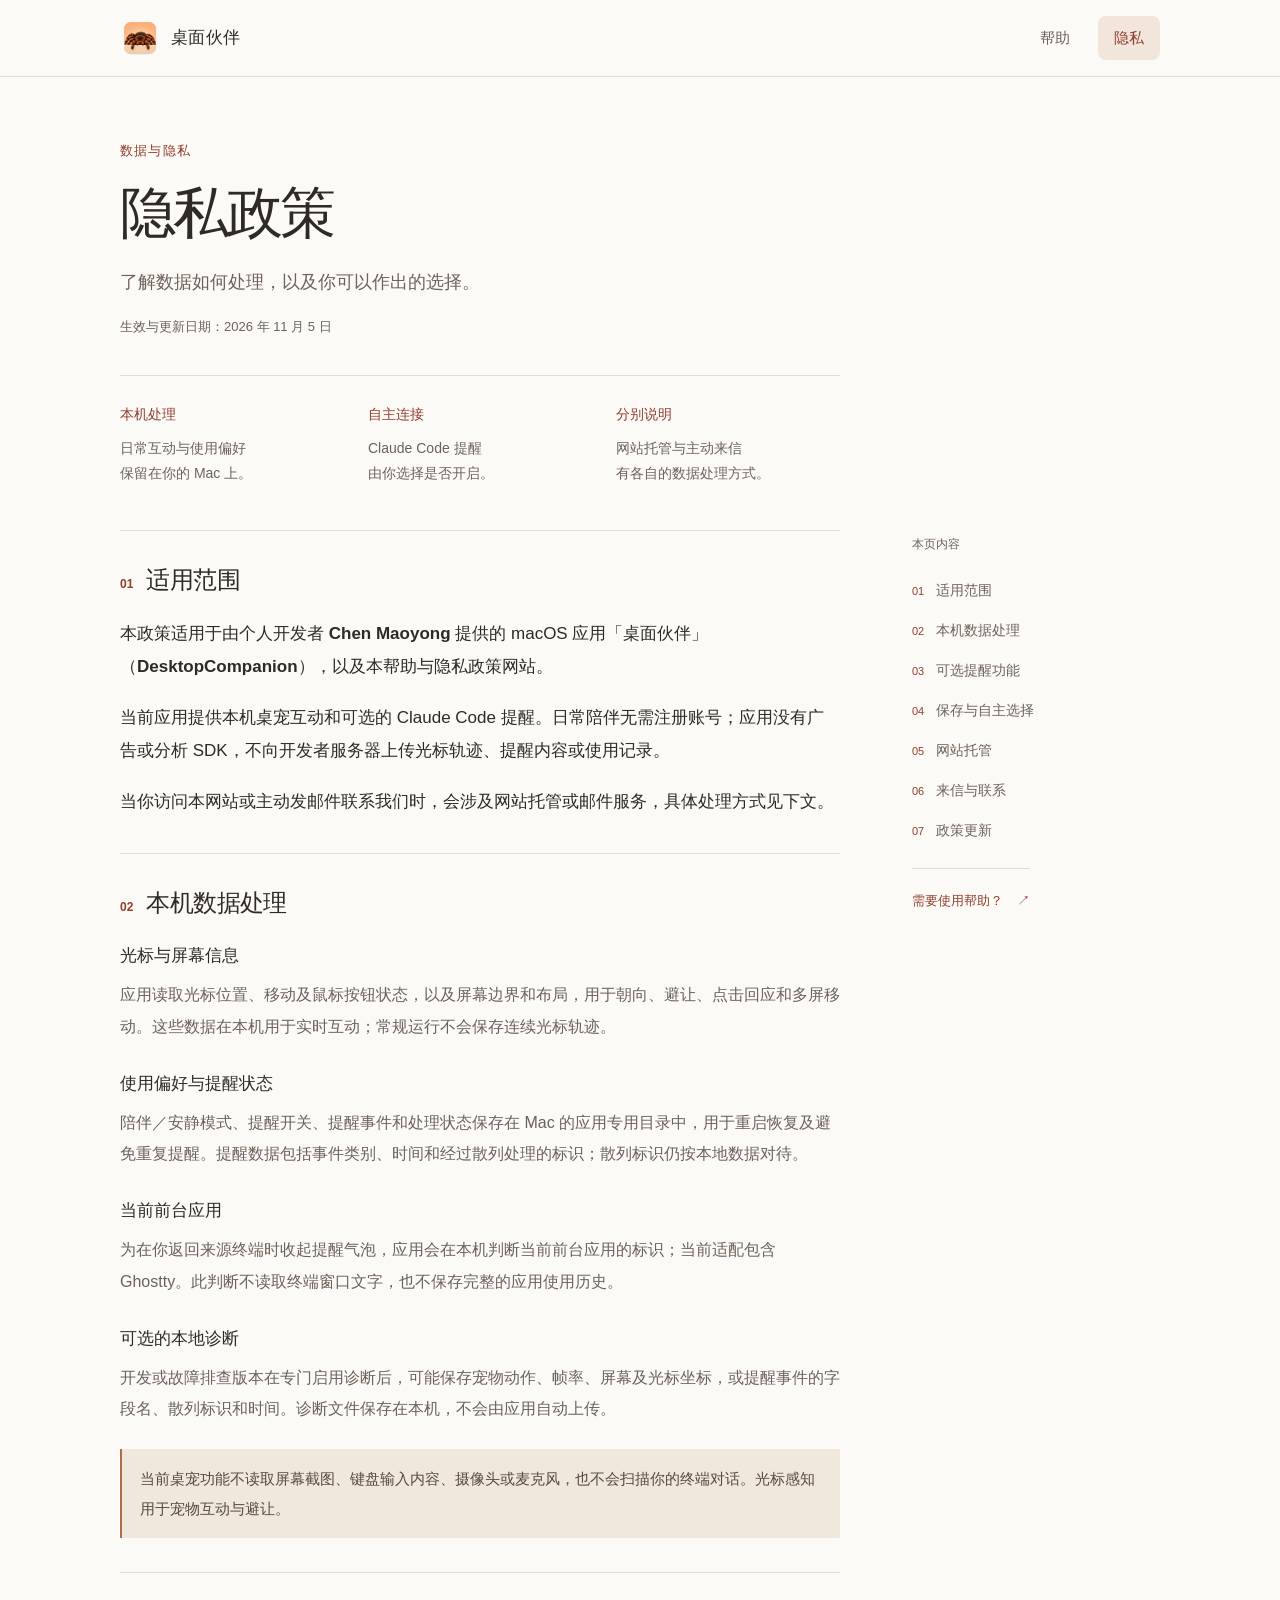
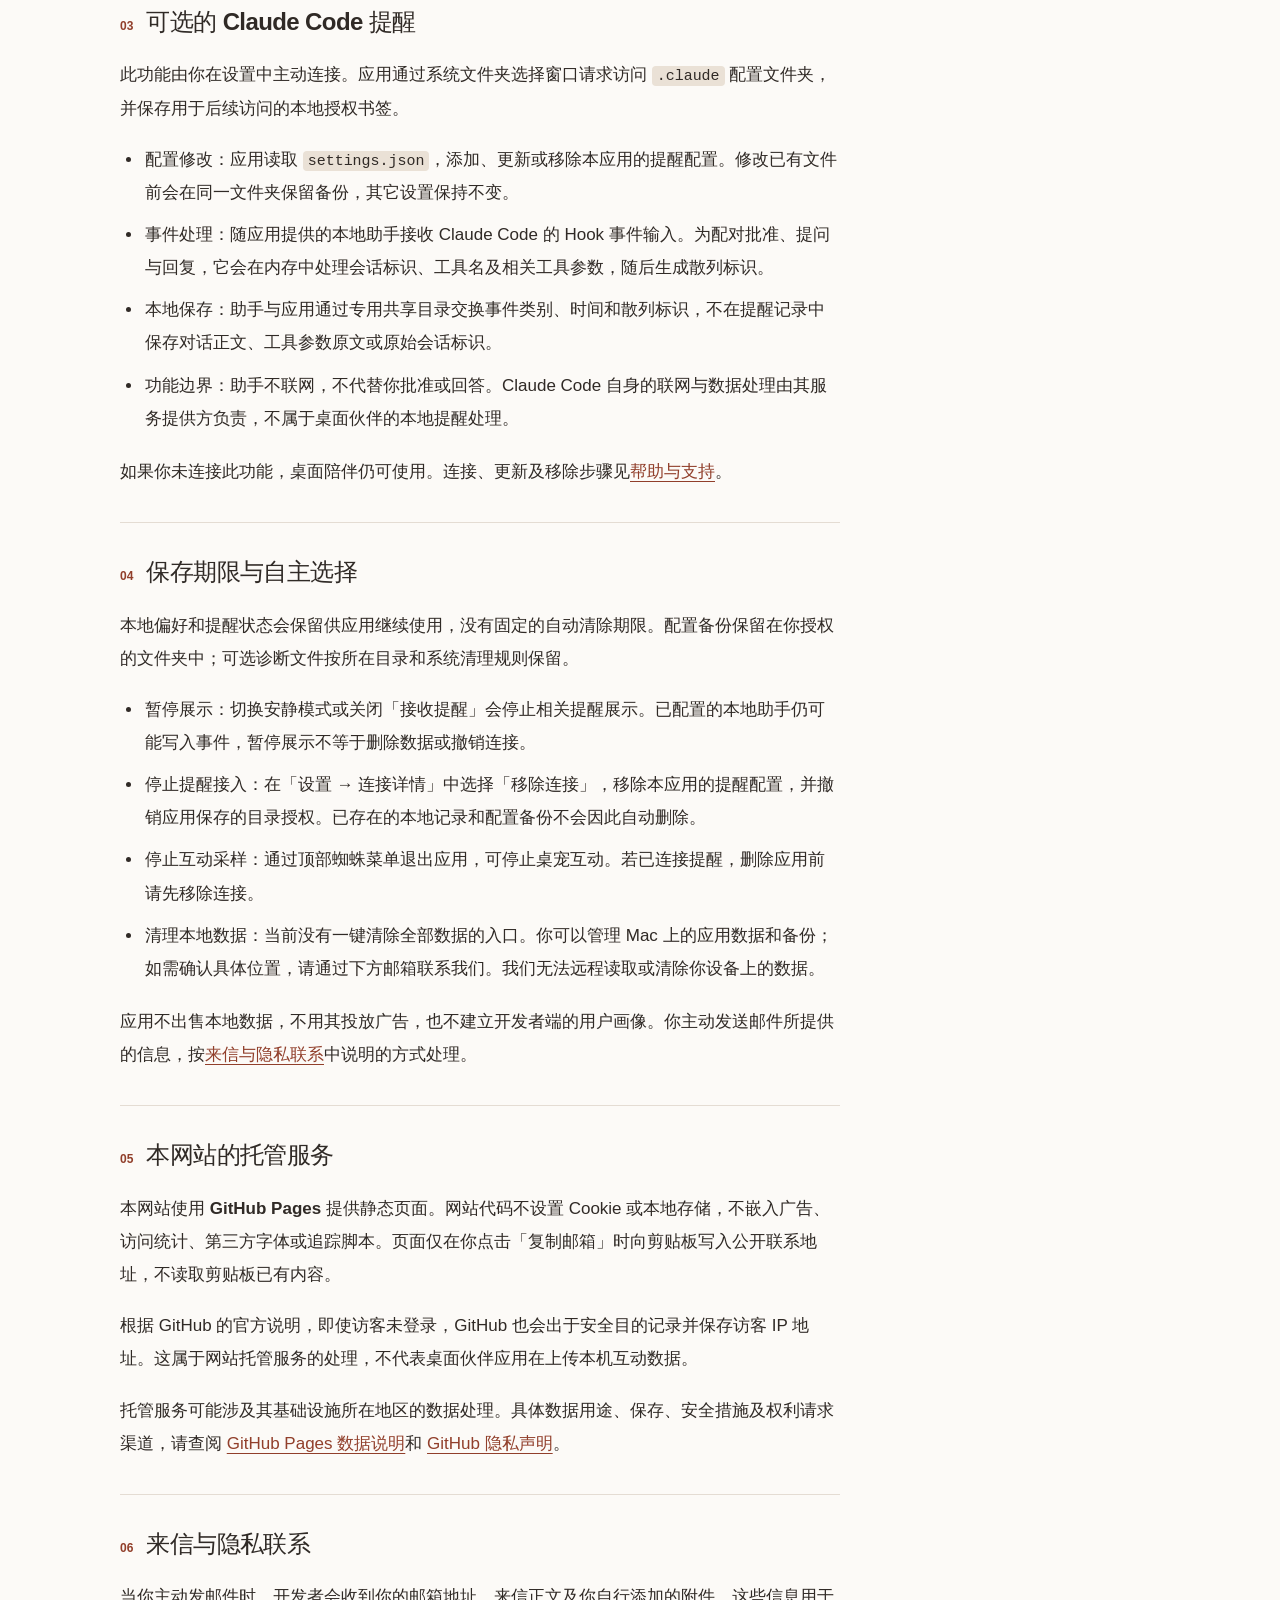
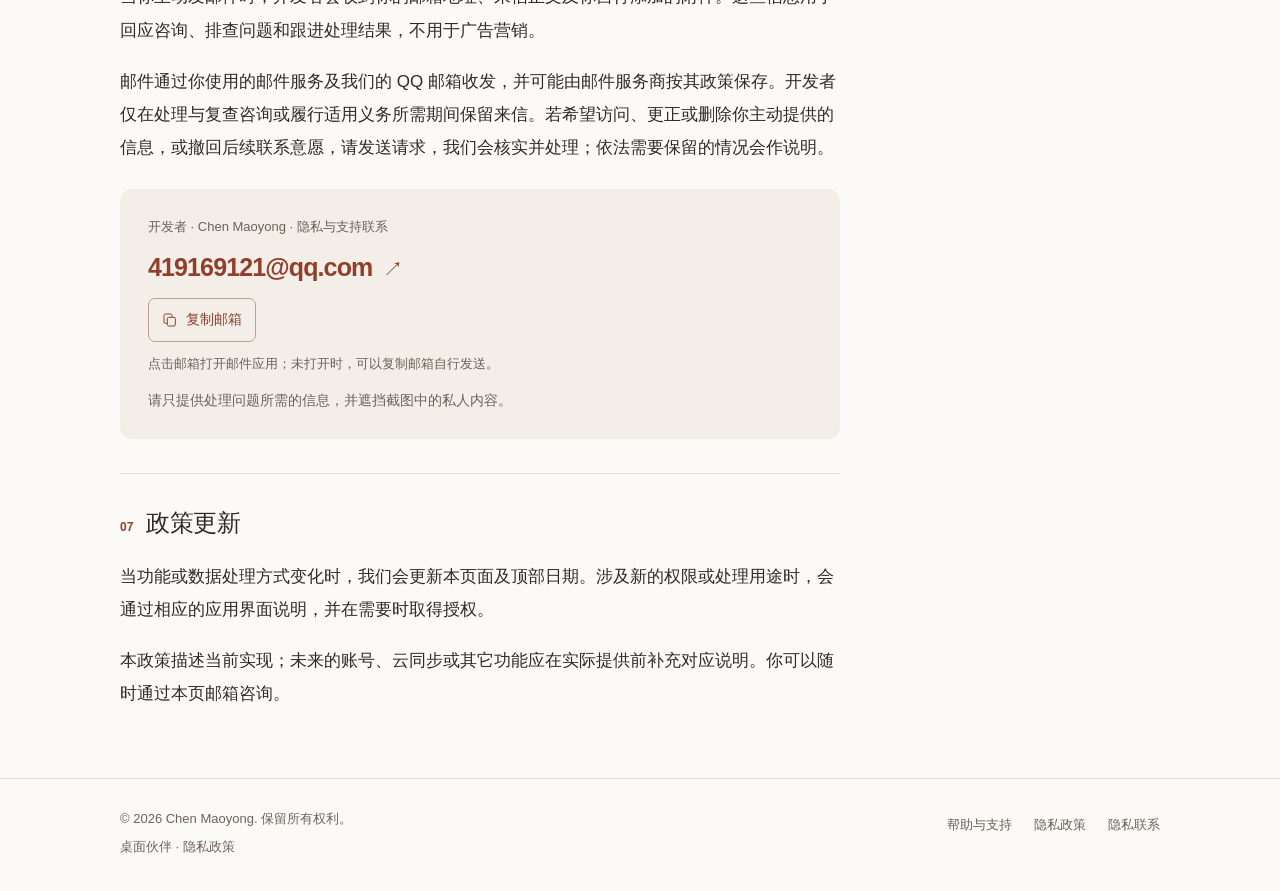
==== docs/privacy/index.html @ d650dd07 "【DesktopCompanionSupport】feat：调整帮助与隐私页布局及邮箱交互" ====
<!doctype html>
<html lang="zh-CN">
<head>
    <meta charset="utf-8">
    <meta name="viewport" content="width=device-width, initial-scale=1">
    <meta name="description" content="桌面伙伴隐私政策：本机数据处理、可选提醒、保存与自主选择，以及网站托管和邮件咨询。">
    <meta name="theme-color" content="#fcfaf7">
    <meta name="referrer" content="no-referrer">
    <title>隐私政策 · 桌面伙伴</title>
    <link rel="canonical" href="https://chenmy.github.io/desktop-companion-support/privacy/">
    <link rel="icon" type="image/png" href="../assets/favicon.png">
    <link rel="stylesheet" href="../assets/site.css">
    <script src="../assets/contact.js" defer></script>
</head>
<body class="privacy-page">
    <a class="skip-link" href="#main">跳到主要内容</a>
    <header class="site-header">
        <div class="container header-inner">
            <a class="brand" href="../support/" aria-label="桌面伙伴帮助首页">
                <img src="../assets/app-icon.png" alt="" width="40" height="40">
                <span>桌面伙伴</span>
            </a>
            <nav class="primary-nav" aria-label="网站导航">
                <a href="../support/">帮助</a>
                <a href="../privacy/" aria-current="page">隐私</a>
            </nav>
        </div>
    </header>
    <main id="main" class="container policy-shell" tabindex="-1">
        <div class="policy-intro">
            <p class="eyebrow">数据与隐私</p><h1>隐私政策</h1>
            <p class="intro-copy">了解数据如何处理，以及你可以作出的选择。</p>
            <p class="intro-meta">生效与更新日期：2026 年 11 月 5 日</p>
            <dl class="policy-summary" aria-label="政策概览">
                <div><dt>本机处理</dt><dd>日常互动与使用偏好<br>保留在你的 Mac 上。</dd></div>
                <div><dt>自主连接</dt><dd>Claude Code 提醒<br>由你选择是否开启。</dd></div>
                <div><dt>分别说明</dt><dd>网站托管与主动来信<br>有各自的数据处理方式。</dd></div>
            </dl>
        </div>
        <details class="mobile-contents"><summary>本页内容<span class="contents-count">7 个章节</span></summary><nav aria-label="本页目录"><a href="#scope"><span aria-hidden="true">01</span>适用范围</a>
<a href="#local-data"><span aria-hidden="true">02</span>本机数据处理</a>
<a href="#reminders"><span aria-hidden="true">03</span>可选提醒功能</a>
<a href="#choices"><span aria-hidden="true">04</span>保存与自主选择</a>
<a href="#website"><span aria-hidden="true">05</span>网站托管</a>
<a href="#contact"><span aria-hidden="true">06</span>来信与联系</a>
<a href="#updates"><span aria-hidden="true">07</span>政策更新</a></nav></details>
        <div class="policy-layout">
            <article class="document" aria-label="隐私政策正文">
                <section id="scope" class="document-section" aria-labelledby="scope-title">
                    <div class="section-heading"><span class="section-number" aria-hidden="true">01</span><h2 id="scope-title">适用范围</h2></div>
                    <p>本政策适用于由个人开发者 <strong>Chen Maoyong</strong> 提供的 macOS 应用<strong>「桌面伙伴」（DesktopCompanion）</strong>，以及本帮助与隐私政策网站。</p>
                    <p>当前应用提供本机桌宠互动和可选的 Claude Code 提醒。日常陪伴无需注册账号；应用没有广告或分析 SDK，不向开发者服务器上传光标轨迹、提醒内容或使用记录。</p>
                    <p>当你访问本网站或主动发邮件联系我们时，会涉及网站托管或邮件服务，具体处理方式见下文。</p>
                </section>
                <section id="local-data" class="document-section" aria-labelledby="local-data-title">
                    <div class="section-heading"><span class="section-number" aria-hidden="true">02</span><h2 id="local-data-title">本机数据处理</h2></div>
                    <dl class="data-list">
                        <div><dt>光标与屏幕信息</dt><dd>应用读取光标位置、移动及鼠标按钮状态，以及屏幕边界和布局，用于朝向、避让、点击回应和多屏移动。这些数据在本机用于实时互动；常规运行不会保存连续光标轨迹。</dd></div>
                        <div><dt>使用偏好与提醒状态</dt><dd>陪伴／安静模式、提醒开关、提醒事件和处理状态保存在 Mac 的应用专用目录中，用于重启恢复及避免重复提醒。提醒数据包括事件类别、时间和经过散列处理的标识；散列标识仍按本地数据对待。</dd></div>
                        <div><dt>当前前台应用</dt><dd>为在你返回来源终端时收起提醒气泡，应用会在本机判断当前前台应用的标识；当前适配包含 Ghostty。此判断不读取终端窗口文字，也不保存完整的应用使用历史。</dd></div>
                        <div><dt>可选的本地诊断</dt><dd>开发或故障排查版本在专门启用诊断后，可能保存宠物动作、帧率、屏幕及光标坐标，或提醒事件的字段名、散列标识和时间。诊断文件保存在本机，不会由应用自动上传。</dd></div>
                    </dl>
                    <div class="note">当前桌宠功能不读取屏幕截图、键盘输入内容、摄像头或麦克风，也不会扫描你的终端对话。光标感知用于宠物互动与避让。</div>
                </section>
                <section id="reminders" class="document-section" aria-labelledby="reminders-title">
                    <div class="section-heading"><span class="section-number" aria-hidden="true">03</span><h2 id="reminders-title">可选的 Claude Code 提醒</h2></div>
                    <p>此功能由你在设置中主动连接。应用通过系统文件夹选择窗口请求访问 <code>.claude</code> 配置文件夹，并保存用于后续访问的本地授权书签。</p>
                    <ul>
                        <li><strong>配置修改：</strong>应用读取 <code>settings.json</code>，添加、更新或移除本应用的提醒配置。修改已有文件前会在同一文件夹保留备份，其它设置保持不变。</li>
                        <li><strong>事件处理：</strong>随应用提供的本地助手接收 Claude Code 的 Hook 事件输入。为配对批准、提问与回复，它会在内存中处理会话标识、工具名及相关工具参数，随后生成散列标识。</li>
                        <li><strong>本地保存：</strong>助手与应用通过专用共享目录交换事件类别、时间和散列标识，不在提醒记录中保存对话正文、工具参数原文或原始会话标识。</li>
                        <li><strong>功能边界：</strong>助手不联网，不代替你批准或回答。Claude Code 自身的联网与数据处理由其服务提供方负责，不属于桌面伙伴的本地提醒处理。</li>
                    </ul>
                    <p>如果你未连接此功能，桌面陪伴仍可使用。连接、更新及移除步骤见<a href="../support/#reminders">帮助与支持</a>。</p>
                </section>
                <section id="choices" class="document-section" aria-labelledby="choices-title">
                    <div class="section-heading"><span class="section-number" aria-hidden="true">04</span><h2 id="choices-title">保存期限与自主选择</h2></div>
                    <p>本地偏好和提醒状态会保留供应用继续使用，没有固定的自动清除期限。配置备份保留在你授权的文件夹中；可选诊断文件按所在目录和系统清理规则保留。</p>
                    <ul>
                        <li><strong>暂停展示：</strong>切换安静模式或关闭「接收提醒」会停止相关提醒展示。已配置的本地助手仍可能写入事件，暂停展示不等于删除数据或撤销连接。</li>
                        <li><strong>停止提醒接入：</strong>在「设置 → 连接详情」中选择「移除连接」，移除本应用的提醒配置，并撤销应用保存的目录授权。已存在的本地记录和配置备份不会因此自动删除。</li>
                        <li><strong>停止互动采样：</strong>通过顶部蜘蛛菜单退出应用，可停止桌宠互动。若已连接提醒，删除应用前请先移除连接。</li>
                        <li><strong>清理本地数据：</strong>当前没有一键清除全部数据的入口。你可以管理 Mac 上的应用数据和备份；如需确认具体位置，请通过下方邮箱联系我们。我们无法远程读取或清除你设备上的数据。</li>
                    </ul>
                    <p>应用不出售本地数据，不用其投放广告，也不建立开发者端的用户画像。你主动发送邮件所提供的信息，按<a href="#contact">来信与隐私联系</a>中说明的方式处理。</p>
                </section>
                <section id="website" class="document-section" aria-labelledby="website-title">
                    <div class="section-heading"><span class="section-number" aria-hidden="true">05</span><h2 id="website-title">本网站的托管服务</h2></div>
                    <p>本网站使用 <strong>GitHub Pages</strong> 提供静态页面。网站代码不设置 Cookie 或本地存储，不嵌入广告、访问统计、第三方字体或追踪脚本。页面仅在你点击「复制邮箱」时向剪贴板写入公开联系地址，不读取剪贴板已有内容。</p>
                    <p>根据 GitHub 的官方说明，即使访客未登录，GitHub 也会出于安全目的记录并保存访客 IP 地址。这属于网站托管服务的处理，不代表桌面伙伴应用在上传本机互动数据。</p>
                    <p>托管服务可能涉及其基础设施所在地区的数据处理。具体数据用途、保存、安全措施及权利请求渠道，请查阅 <a href="https://docs.github.com/en/pages/getting-started-with-github-pages/what-is-github-pages#data-collection" rel="noreferrer">GitHub Pages 数据说明</a>和 <a href="https://docs.github.com/en/site-policy/privacy-policies/github-general-privacy-statement" rel="noreferrer">GitHub 隐私声明</a>。</p>
                </section>
                <section id="contact" class="document-section" aria-labelledby="contact-title">
                    <div class="section-heading"><span class="section-number" aria-hidden="true">06</span><h2 id="contact-title">来信与隐私联系</h2></div>
                    <p>当你主动发邮件时，开发者会收到你的邮箱地址、来信正文及你自行添加的附件。这些信息用于回应咨询、排查问题和跟进处理结果，不用于广告营销。</p>
                    <p>邮件通过你使用的邮件服务及我们的 QQ 邮箱收发，并可能由邮件服务商按其政策保存。开发者仅在处理与复查咨询或履行适用义务所需期间保留来信。若希望访问、更正或删除你主动提供的信息，或撤回后续联系意愿，请发送请求，我们会核实并处理；依法需要保留的情况会作说明。</p>
                    <div class="contact-panel">
                        <p class="contact-caption">开发者 · Chen Maoyong · 隐私与支持联系</p>
                        <div class="email-contact" data-email-contact>
                        <a class="contact-email" data-email-link href="mailto:419169121@qq.com?subject=%E6%A1%8C%E9%9D%A2%E4%BC%99%E4%BC%B4%20%E9%9A%90%E7%A7%81%E5%92%A8%E8%AF%A2"><span data-email-address>419169121@qq.com</span> <span class="email-arrow" aria-hidden="true">↗</span></a>
                        <div class="email-actions"><button class="copy-email" type="button" data-copy-email hidden><svg width="16" height="16" viewBox="0 0 24 24" fill="none" stroke="currentColor" stroke-width="1.5" aria-hidden="true"><rect x="8" y="8" width="12" height="13" rx="2"/><path d="M15 8V5a2 2 0 0 0-2-2H5a2 2 0 0 0-2 2v10a2 2 0 0 0 2 2h3"/></svg><span>复制邮箱</span></button></div>
                        <p class="email-status" data-email-status role="status" aria-live="polite" aria-atomic="true">点击邮箱打开邮件应用，也可选中邮箱地址手动复制。</p>
                    </div>
                        <p class="contact-footnote">请只提供处理问题所需的信息，并遮挡截图中的私人内容。</p>
                    </div>
                </section>
                <section id="updates" class="document-section" aria-labelledby="updates-title">
                    <div class="section-heading"><span class="section-number" aria-hidden="true">07</span><h2 id="updates-title">政策更新</h2></div>
                    <p>当功能或数据处理方式变化时，我们会更新本页面及顶部日期。涉及新的权限或处理用途时，会通过相应的应用界面说明，并在需要时取得授权。</p>
                    <p>本政策描述当前实现；未来的账号、云同步或其它功能应在实际提供前补充对应说明。你可以随时通过本页邮箱咨询。</p>
                </section>
            </article>
            <aside class="policy-sidebar"><nav aria-label="本页目录"><p class="toc-label">本页内容</p><a href="#scope"><span aria-hidden="true">01</span>适用范围</a>
<a href="#local-data"><span aria-hidden="true">02</span>本机数据处理</a>
<a href="#reminders"><span aria-hidden="true">03</span>可选提醒功能</a>
<a href="#choices"><span aria-hidden="true">04</span>保存与自主选择</a>
<a href="#website"><span aria-hidden="true">05</span>网站托管</a>
<a href="#contact"><span aria-hidden="true">06</span>来信与联系</a>
<a href="#updates"><span aria-hidden="true">07</span>政策更新</a></nav><a class="policy-help" href="../support/">需要使用帮助？ <span aria-hidden="true">↗</span></a></aside>
        </div>
    </main>
    <footer class="site-footer">
        <div class="container footer-inner">
            <div><p>© 2026 Chen Maoyong. 保留所有权利。</p><p class="footer-note">桌面伙伴 · 隐私政策</p></div>
            <nav class="footer-links" aria-label="页脚导航">
                <a href="../support/">帮助与支持</a>
                <a href="../privacy/">隐私政策</a>
                <a href="#contact">隐私联系</a>
            </nav>
        </div>
    </footer>
</body>
</html>
---- docs/assets/site.css ----
/* 桌面伙伴支持站：共享品牌样式，帮助页按任务组织，隐私页保留完整阅读正文。 */
:root {
    color-scheme: light;
    --paper: #fcfaf7;
    --surface: #f3eee7;
    --ink: #302a26;
    --muted: #6d625a;
    --accent: #913f2b;
    --accent-dark: #71301f;
    --line: #e4dcd3;
    --dark: #352b26;
    font-family: -apple-system, BlinkMacSystemFont, "PingFang SC", "Hiragino Sans GB", "Microsoft YaHei", sans-serif;
    font-synthesis: none;
    -webkit-text-size-adjust: 100%;
    text-rendering: optimizeLegibility;
}
* { box-sizing: border-box; }
html { scroll-padding-top: 96px; }
body { margin: 0; background: var(--paper); color: var(--ink); font-size: 16px; line-height: 1.85; }
h1, h2, h3, p, dl { margin-top: 0; }
h1, h2, h3 { font-weight: 650; }
h1 { font-size: clamp(38px, 5vw, 56px); line-height: 1.2; letter-spacing: -.045em; margin-bottom: 20px; }
h2 { font-size: 28px; line-height: 1.4; letter-spacing: -.025em; margin-bottom: 16px; }
h3 { font-size: 19px; line-height: 1.5; margin-bottom: 12px; }
p { margin-bottom: 18px; }
a { color: var(--accent); text-underline-offset: 4px; text-decoration-thickness: 1px; }
a:hover { color: var(--accent-dark); }
a:focus-visible, summary:focus-visible, button:focus-visible { outline: 3px solid var(--accent); outline-offset: 5px; border-radius: 4px; }
img { max-width: 100%; height: auto; vertical-align: middle; }
svg { flex-shrink: 0; vertical-align: middle; }
strong { font-weight: 600; }
::selection { background: #eacbb8; color: #302a26; }
.container { width: min(1040px, calc(100% - 80px)); margin-inline: auto; }
.skip-link { position: fixed; z-index: 100; top: 12px; left: 12px; padding: 10px 18px; background: var(--paper); transform: translateY(-160%); }
.skip-link:focus { transform: translateY(0); }
.site-header { position: sticky; z-index: 20; top: 0; background: var(--paper); border-bottom: 1px solid var(--line); }
.header-inner { min-height: 76px; display: flex; justify-content: space-between; align-items: center; gap: 24px; }
.brand { display: inline-flex; align-items: center; gap: 11px; color: var(--ink); text-decoration: none; font-weight: 650; font-size: 17px; letter-spacing: .02em; }
.brand:hover { color: var(--ink); }
.brand img { width: 40px; height: 40px; }
.primary-nav { display: flex; gap: 12px; }
.primary-nav a { min-width: 60px; min-height: 44px; display: grid; place-items: center; padding: 6px 16px; text-decoration: none; font-size: 15px; border-radius: 8px; color: var(--muted); }
.primary-nav a:hover { background: #f2eae1; color: var(--ink); }
.primary-nav a[aria-current="page"] { color: var(--accent); background: #f1e5dc; font-weight: 600; }
.eyebrow { color: var(--accent); font-size: 13px; line-height: 1.5; font-weight: 600; letter-spacing: .09em; margin-bottom: 18px; }
.intro-copy { color: var(--muted); font-size: 18px; line-height: 1.85; margin-bottom: 24px; }
.intro-meta { color: var(--muted); font-size: 13px; margin: 0; }
.support-intro { display: flex; justify-content: space-between; align-items: flex-end; gap: 40px; padding: 66px 0 52px; }
.support-intro .button { margin-bottom: 5px; }
.button { display: inline-flex; justify-content: center; align-items: center; gap: 28px; min-height: 48px; padding: 11px 22px; border-radius: 9px; color: #fffaf5; background: var(--accent); text-decoration: none; font-size: 15px; font-weight: 550; white-space: nowrap; }
.button:hover { background: var(--accent-dark); color: white; }
.button span { font-size: 19px; }
.start-section { border-top: 1px solid var(--line); padding: 38px 0 54px; }
.section-top { display: flex; justify-content: space-between; align-items: baseline; gap: 20px; margin-bottom: 28px; }
.section-top h2 { margin: 0; font-size: 25px; }
.section-top p { color: var(--muted); font-size: 14px; margin: 0; }
.start-steps { list-style: none; display: grid; grid-template-columns: repeat(3, minmax(0, 1fr)); padding: 0; margin: 0; }
.start-steps > li { padding: 0 30px; border-left: 1px solid var(--line); }
.start-steps > li:first-child { padding-left: 0; border-left: 0; }
.start-steps > li:last-child { padding-right: 0; }
.step-number { display: inline-block; color: var(--accent); font-size: 12px; font-weight: 600; font-variant-numeric: tabular-nums; letter-spacing: .08em; margin-bottom: 15px; }
.start-steps h3 { margin-bottom: 10px; }
.start-steps p { color: var(--muted); font-size: 15px; line-height: 1.9; margin: 0; }
.start-steps strong { color: var(--ink); }
.faq-section { border-top: 1px solid var(--line); padding: 52px 0 64px; display: grid; grid-template-columns: 230px minmax(0, 1fr); gap: 60px; }
.section-aside .eyebrow { margin-bottom: 12px; }
.section-aside h2 { margin-bottom: 14px; }
.section-aside > p:last-child { color: var(--muted); font-size: 15px; }
.faq-list details { border-bottom: 1px solid var(--line); scroll-margin-top: 20px; }
.faq-list details:first-child { border-top: 1px solid var(--line); }
summary { cursor: pointer; list-style: none; position: relative; }
summary::-webkit-details-marker { display: none; }
.faq-list summary { font-size: 16px; font-weight: 550; line-height: 1.65; padding: 20px 38px 20px 0; }
.faq-list summary::after { content: "+"; position: absolute; right: 4px; top: 18px; color: var(--accent); font-weight: 400; font-size: 22px; line-height: 1.4; }
.faq-list details[open] > summary { color: var(--accent); }
.faq-list details[open] > summary::after { content: "−"; }
.faq-list summary:focus-visible { outline-offset: -3px; }
.faq-answer { color: var(--muted); font-size: 16px; padding: 0 32px 24px 0; }
.faq-answer p:last-child, .faq-answer ul:last-child, .faq-answer .note:last-child { margin-bottom: 0; }
.faq-answer ul, .prose ul, .prose ol, .document ul, .document ol { padding-left: 23px; margin: 0 0 20px; }
.faq-answer li, .prose li, .document li { margin-bottom: 9px; padding-left: 2px; }
.mode-comparison { margin: 0 0 20px; }
.mode-comparison > div + div { margin-top: 16px; }
.mode-comparison dt { font-weight: 600; color: var(--ink); margin-bottom: 5px; }
.mode-comparison dd { margin: 0; }
.integration-section { background: var(--surface); border-radius: 18px; padding: 34px 40px 0; margin-bottom: 52px; scroll-margin-top: 20px; }
.integration-header { display: flex; align-items: center; gap: 17px; margin-bottom: 17px; }
.integration-icon { color: var(--accent); display: grid; place-items: center; width: 52px; height: 52px; background: var(--paper); border-radius: 13px; }
.integration-header .eyebrow { font-size: 12px; margin-bottom: 5px; }
.integration-header h2 { font-size: 25px; margin: 0; }
.integration-copy { color: var(--muted); font-size: 16px; margin-bottom: 24px; }
.connection-guide { border-top: 1px solid #dcd1c5; }
.connection-guide > summary { color: var(--accent); font-weight: 600; padding: 20px 35px 23px 0; font-size: 15px; }
.connection-guide > summary::after, .mobile-contents > summary::after { content: ""; width: 8px; height: 8px; border-right: 1.5px solid currentColor; border-bottom: 1.5px solid currentColor; transform: rotate(45deg); position: absolute; right: 5px; top: 26px; }
.connection-guide[open] > summary::after, .mobile-contents[open] > summary::after { transform: rotate(225deg); top: 30px; }
.connection-content { max-width: 770px; padding: 0 0 30px; }
.connection-content > :last-child { margin-bottom: 0; }
code { font-family: ui-monospace, "SFMono-Regular", Menlo, monospace; font-size: .88em; padding: 2px 5px; background: #eae1d6; border-radius: 4px; overflow-wrap: anywhere; }
kbd { font-family: inherit; font-size: .9em; padding: 1px 4px; background: var(--paper); border: 1px solid var(--line); border-radius: 3px; }
.note { background: #f0e7dd; border-left: 2px solid #ab6e4e; padding: 15px 18px; font-size: 15px; color: #594a40; margin: 22px 0; }
.note p:last-child { margin-bottom: 0; }
.text-link { display: inline-flex; align-items: center; gap: 10px; }
.support-contact { display: grid; grid-template-columns: 1fr 1fr; gap: 54px; color: #fcf5ed; background: var(--dark); padding: 42px; border-radius: 18px; margin-bottom: 64px; scroll-margin-top: 20px; }
.support-contact .eyebrow { color: #e1ad8b; font-size: 12px; margin-bottom: 12px; }
.support-contact h2 { font-size: 28px; margin-bottom: 12px; }
.contact-main > p:not(.eyebrow) { color: #d2c4b7; font-size: 15px; }
.contact-email { display: inline-block; font-size: clamp(21px, 2.5vw, 29px); font-weight: 550; letter-spacing: -.035em; line-height: 1.5; text-decoration: none; overflow-wrap: anywhere; }
.contact-email .email-arrow { font-size: .8em; margin-left: 5px; }
.support-contact .contact-email { color: #fff5eb; margin: 5px 0 13px; }
.support-contact .contact-email:hover { text-decoration: underline; }
.contact-main .contact-owner { margin-bottom: 8px; font-size: 13px !important; }
.feedback-guide { padding-left: 34px; border-left: 1px solid #635147; }
.feedback-guide h3 { color: #f4e5d7; font-size: 15px; margin-bottom: 16px; }
.feedback-guide ul { color: #e0d2c6; font-size: 14px; margin: 0 0 21px; padding-left: 19px; }
.feedback-guide li { padding-left: 2px; margin-bottom: 8px; }
.feedback-guide p { color: #cbb9a9; font-size: 13px; line-height: 1.9; margin: 0; }
.feedback-guide a { color: #f0b997; }
.support-contact a:focus-visible, .support-contact button:focus-visible { outline-color: #f0b997; }
/* 复制只在脚本可用时显示；无脚本时邮箱仍是可选择的普通邮件链接。 */
.email-actions { display: flex; flex-wrap: wrap; margin: 10px 0; }
.copy-email { display: inline-flex; align-items: center; justify-content: center; gap: 8px; min-height: 44px; padding: 8px 13px; border: 1px solid #bda18d; border-radius: 7px; background: transparent; color: var(--accent); cursor: pointer; font: inherit; font-size: 14px; line-height: 1.5; }
.copy-email[hidden] { display: none; }
.copy-email:hover { background: #eadccc; }
.copy-email[aria-disabled="true"] { cursor: progress; opacity: .7; }
.email-status { color: var(--muted); font-size: 13px; line-height: 1.8; margin: 0; }
.support-contact .copy-email { color: #f4d2ba; border-color: #96755f; }
.support-contact .copy-email:hover { background: #4b3b31; }
.support-contact .email-status { color: #d2c4b7; }
.contact-main .contact-owner { margin-top: 18px; }
.contact-panel .email-status { margin-bottom: 0; }
.site-footer { border-top: 1px solid var(--line); }
.footer-inner { display: flex; justify-content: space-between; align-items: flex-start; gap: 24px; padding: 28px 0 32px; font-size: 13px; color: var(--muted); }
.footer-inner p { margin: 0; }
.footer-note { margin-top: 4px !important; }
.footer-links { display: flex; flex-wrap: wrap; gap: 6px 22px; }
.footer-links a { display: inline-flex; align-items: center; min-height: 36px; color: var(--muted); text-decoration: none; }
.footer-links a:hover { color: var(--accent); text-decoration: underline; }

/* 隐私页：桌面目录在正文旁，窄屏目录可展开，政策本身始终完整可见。 */
.policy-intro { max-width: 720px; padding: 64px 0 44px; }
.policy-intro .intro-copy { font-size: 18px; margin-bottom: 16px; }
.policy-summary { display: grid; grid-template-columns: repeat(3, minmax(0, 1fr)); gap: 24px; margin: 36px 0 0; padding-top: 26px; border-top: 1px solid var(--line); }
.policy-summary dt { color: var(--accent); font-weight: 600; font-size: 14px; margin-bottom: 8px; }
.policy-summary dd { margin: 0; font-size: 14px; line-height: 1.8; color: var(--muted); }
.policy-layout { display: grid; grid-template-columns: minmax(0, 720px) minmax(160px, 1fr); gap: 72px; margin-bottom: 68px; }
.document { min-width: 0; font-size: 17px; line-height: 1.95; }
.document-section { padding: 32px 0 34px; border-top: 1px solid var(--line); scroll-margin-top: 18px; }
.document-section:last-child { padding-bottom: 0; }
.document-section > :last-child { margin-bottom: 0; }
.section-heading { display: flex; align-items: baseline; gap: 13px; margin-bottom: 20px; }
.section-heading h2 { font-size: 24px; margin: 0; }
.section-number { font-size: 12px; font-weight: 600; font-variant-numeric: tabular-nums; color: var(--accent); }
.document p { margin-bottom: 18px; }
.data-list { margin: 0; }
.data-list > div { margin-bottom: 25px; }
.data-list dt { font-weight: 600; margin-bottom: 7px; }
.data-list dd { margin: 0; color: var(--muted); font-size: 16px; }
.policy-sidebar { align-self: start; position: sticky; top: 112px; padding-top: 3px; }
.toc-label { font-size: 12px; font-weight: 550; color: var(--muted); margin-bottom: 16px; }
.policy-sidebar nav a, .mobile-contents nav a { display: flex; align-items: baseline; gap: 12px; padding: 7px 0; font-size: 14px; color: var(--muted); text-decoration: none; }
.policy-sidebar nav a span, .mobile-contents nav a span { font-size: 11px; color: var(--accent); font-variant-numeric: tabular-nums; }
.policy-sidebar nav a:hover, .mobile-contents nav a:hover { color: var(--accent); text-decoration: underline; }
.policy-help { display: inline-flex; gap: 14px; font-size: 13px; padding-top: 20px; margin-top: 17px; border-top: 1px solid var(--line); text-decoration: none; }
.mobile-contents { display: none; }
.contact-panel { margin-top: 25px; padding: 25px 28px; border-radius: 12px; background: var(--surface); }
.contact-panel .contact-caption { color: var(--muted); font-size: 13px; margin-bottom: 10px; }
.contact-panel .contact-email { font-size: 25px; }
.contact-panel .contact-footnote { color: var(--muted); font-size: 14px; margin: 12px 0 0; }
.utility-page { max-width: 640px; margin: 90px auto; padding: 0 24px; }
.utility-page img { width: 90px; height: 90px; }
.utility-page h1 { font-size: 32px; margin-top: 22px; }
.utility-page p { color: var(--muted); }

@media (max-width: 900px) {
    .container { width: calc(100% - 56px); }
    .start-steps > li { padding-inline: 20px; }
    .faq-section { grid-template-columns: 180px minmax(0, 1fr); gap: 32px; }
    .support-contact { padding: 32px; gap: 32px; }
    .feedback-guide { padding-left: 28px; }
    .policy-layout { grid-template-columns: minmax(0, 1fr) 160px; gap: 36px; }
    .policy-intro { max-width: none; }
}
@media (max-width: 700px) {
    html { scroll-padding-top: 84px; }
    .container { width: calc(100% - 40px); }
    .header-inner { min-height: 64px; gap: 12px; }
    .brand { font-size: 16px; gap: 8px; }
    .brand img { width: 34px; height: 34px; }
    .primary-nav { gap: 2px; }
    .primary-nav a { min-width: 52px; padding-inline: 12px; font-size: 14px; }
    h1 { font-size: 38px; margin-bottom: 16px; }
    h2 { font-size: 25px; }
    .eyebrow { font-size: 12px; margin-bottom: 15px; }
    .desktop-break { display: none; }
    .support-intro { display: block; padding: 35px 0 32px; }
    .intro-copy { font-size: 16px; margin-bottom: 16px; }
    .intro-meta { font-size: 12px; }
    .support-intro .button { margin: 22px 0 0; min-height: 44px; padding: 9px 17px; gap: 22px; font-size: 14px; }
    .start-section { padding: 28px 0 34px; }
    .section-top { display: block; margin-bottom: 24px; }
    .section-top h2 { font-size: 24px; margin-bottom: 8px; }
    .section-top p { font-size: 14px; }
    .start-steps { display: block; }
    .start-steps > li { display: grid; grid-template-columns: 24px minmax(0, 1fr); gap: 14px; padding: 0; border: 0; }
    .start-steps > li + li { margin-top: 25px; }
    .step-number { padding-top: 4px; margin: 0; }
    .start-steps h3 { font-size: 18px; margin-bottom: 6px; }
    .start-steps p { font-size: 16px; line-height: 1.8; }
    .faq-section { display: block; padding: 32px 0 40px; }
    .section-aside { margin-bottom: 24px; }
    .section-aside .eyebrow { display: none; }
    .section-aside h2 { margin-bottom: 8px; }
    .section-aside > p:last-child { font-size: 14px; margin: 0; }
    .faq-list summary { font-size: 16px; padding-block: 19px; }
    .faq-answer { padding-right: 13px; font-size: 16px; }
    .integration-section { padding: 25px 23px 0; border-radius: 14px; margin-bottom: 30px; }
    .integration-header { gap: 13px; }
    .integration-header h2 { font-size: 21px; }
    .integration-icon { width: 43px; height: 43px; border-radius: 10px; }
    .integration-copy { font-size: 16px; margin-bottom: 20px; }
    .connection-content { padding-bottom: 24px; }
    .connection-content ul, .connection-content ol { padding-left: 19px; }
    .support-contact { display: block; padding: 28px 24px; border-radius: 14px; margin-bottom: 40px; }
    .support-contact h2 { font-size: 25px; }
    .support-contact .contact-email { font-size: 25px; }
    .feedback-guide { padding: 23px 0 0; margin-top: 25px; border-left: 0; border-top: 1px solid #635147; }
    .feedback-guide h3 { margin-bottom: 12px; }
    .feedback-guide ul { margin-bottom: 18px; }
    .footer-inner { display: block; text-align: center; padding: 24px 0 28px; font-size: 12px; }
    .footer-links { justify-content: center; margin-top: 12px; gap: 4px 22px; }
    .footer-links a { min-height: 44px; font-size: 13px; }
    .policy-intro { padding: 36px 0 28px; }
    .policy-intro .intro-copy { font-size: 16px; }
    .policy-summary { margin-top: 26px; padding-top: 20px; gap: 15px; }
    .policy-summary dt { font-size: 13px; margin-bottom: 6px; }
    .policy-summary dd { font-size: 13px; }
    .policy-summary br { display: none; }
    .policy-layout { display: block; margin-bottom: 42px; }
    .policy-sidebar { display: none; }
    .mobile-contents { display: block; margin-bottom: 27px; background: var(--surface); border-radius: 9px; }
    .mobile-contents > summary { padding: 14px 43px 14px 17px; color: var(--accent); font-size: 14px; font-weight: 600; }
    .mobile-contents > summary::after { right: 18px; top: 21px; }
    .mobile-contents[open] > summary::after { top: 25px; }
    .contents-count { color: var(--muted); font-size: 12px; font-weight: 400; margin-left: 14px; }
    .mobile-contents nav { padding: 0 17px 15px; }
    .mobile-contents nav a { min-height: 44px; padding-block: 9px; }
    .document { font-size: 16px; line-height: 1.95; }
    .document-section { padding: 25px 0 28px; }
    .section-heading { gap: 10px; margin-bottom: 17px; }
    .section-heading h2 { font-size: 22px; }
    .data-list dd { font-size: 16px; }
    .contact-panel { padding: 20px; }
    .contact-panel .contact-email { font-size: 23px; }
    .contact-panel .contact-caption { font-size: 12px; }
}
@media (max-width: 370px) {
    .container { width: calc(100% - 32px); }
    .brand { font-size: 15px; gap: 6px; }
    .brand img { width: 32px; height: 32px; }
    .primary-nav a { min-width: 48px; padding-inline: 10px; }
    h1 { font-size: 34px; }
    .intro-meta { line-height: 1.8; }
    .policy-summary { display: block; }
    .policy-summary > div { display: grid; grid-template-columns: 64px minmax(0, 1fr); gap: 13px; }
    .policy-summary > div + div { margin-top: 12px; }
    .policy-summary dt { margin: 0; }
    .integration-section { padding-inline: 20px; }
    .integration-header h2 { font-size: 19px; }
    .support-contact { padding-inline: 22px; }
    .support-contact .contact-email { font-size: 23px; }
}
@media print {
    .site-header, .skip-link, .button, .policy-sidebar, .mobile-contents, .footer-links, .email-actions, .email-status { display: none; }
    body { background: white; color: black; font-size: 11pt; }
    .container { width: 100%; }
    .support-intro, .policy-intro { padding: 0 0 20px; }
    .policy-layout, .faq-section { display: block; }
    .faq-answer, .connection-content { display: block; }
    details::details-content { content-visibility: visible; }
    .support-contact { background: white; color: black; border: 1px solid #999; }
    .support-contact p, .support-contact li, .support-contact h3, .support-contact .contact-email, .support-contact .eyebrow { color: black; }
    .document-section { break-inside: avoid; }
    a { color: black; }
}
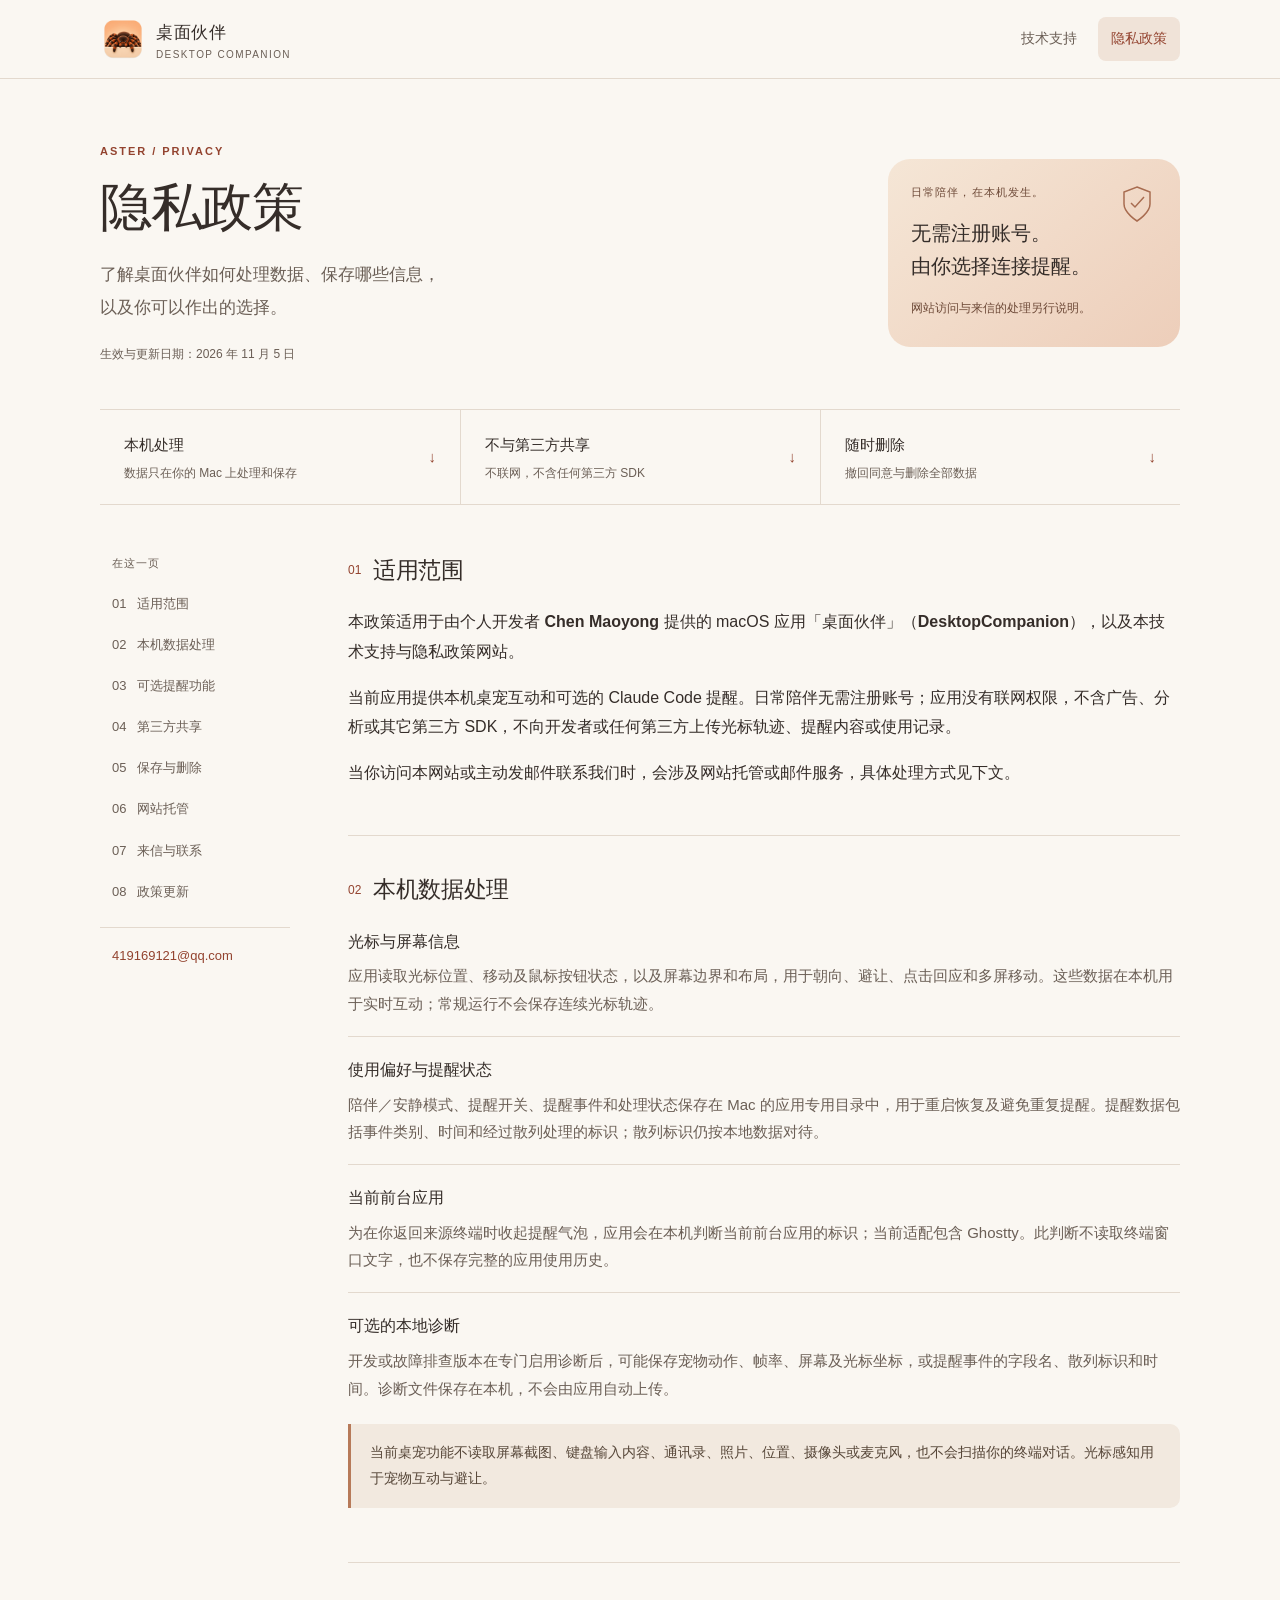
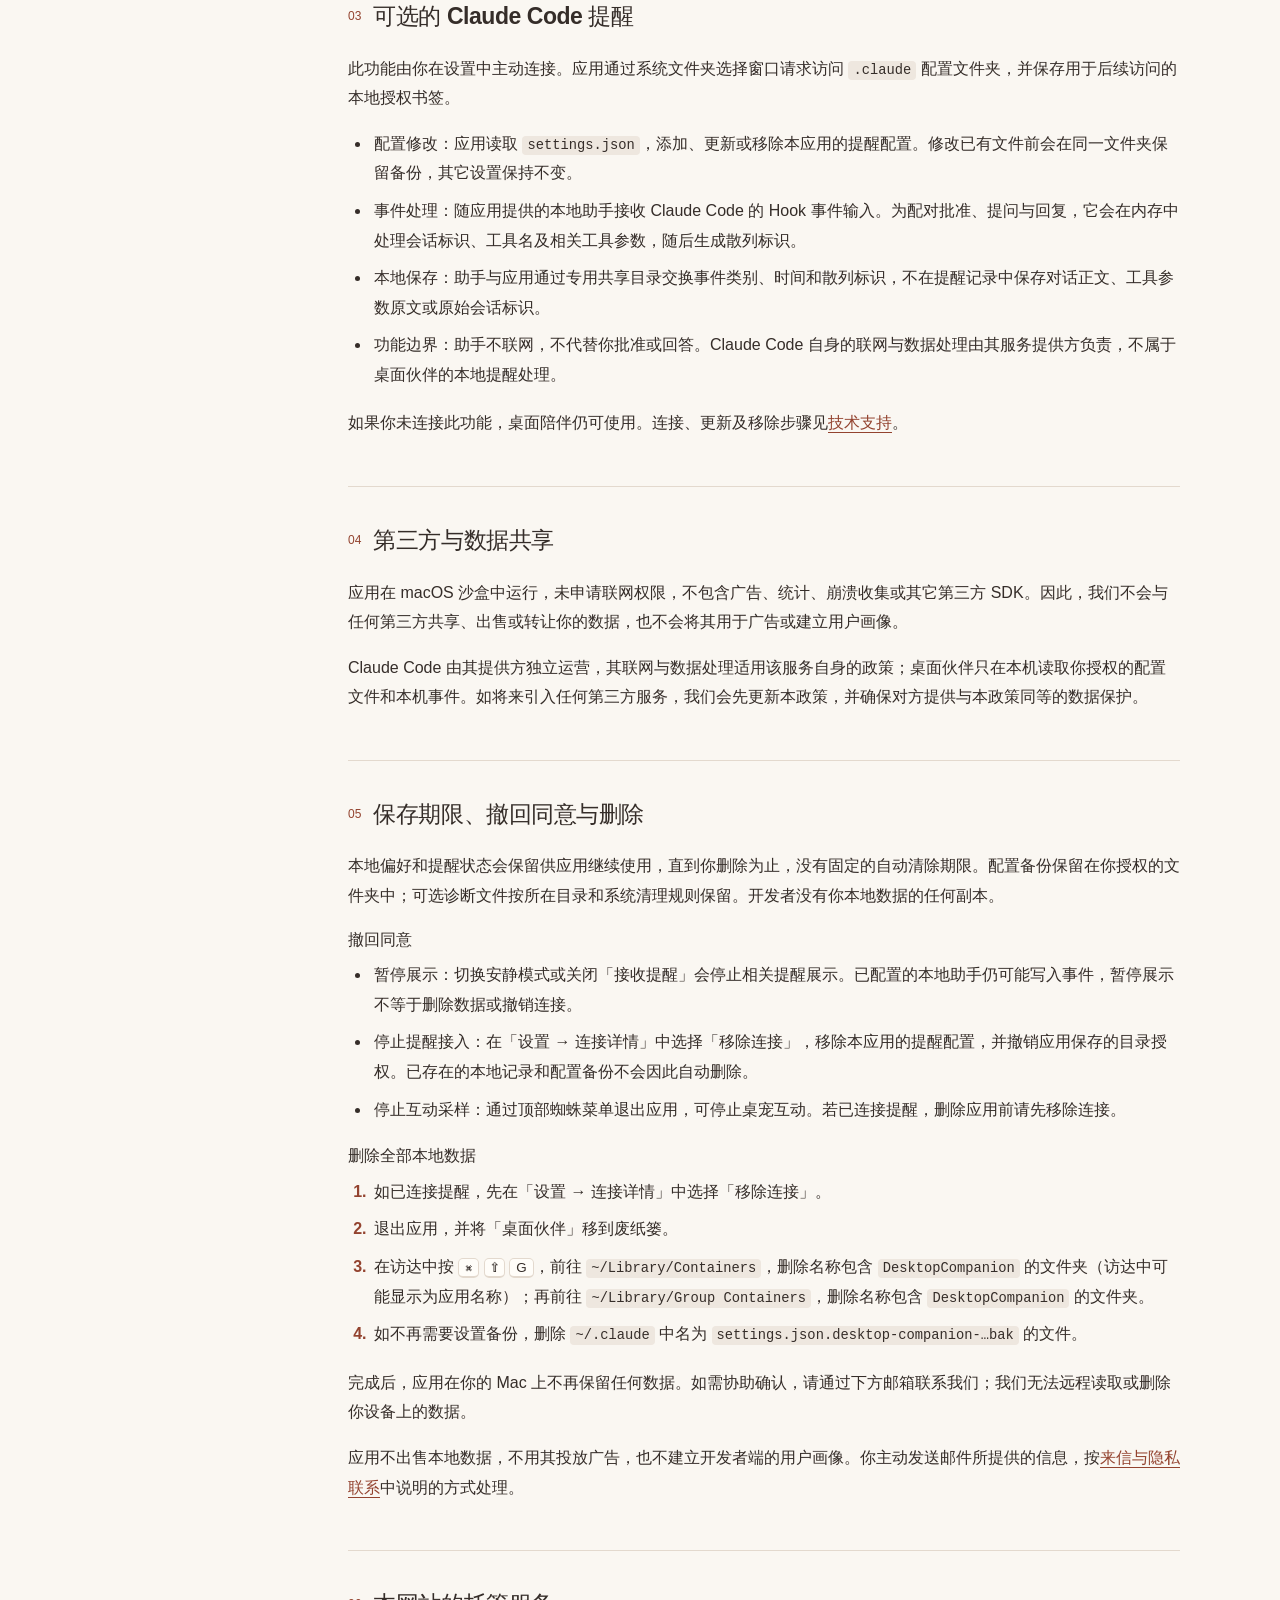
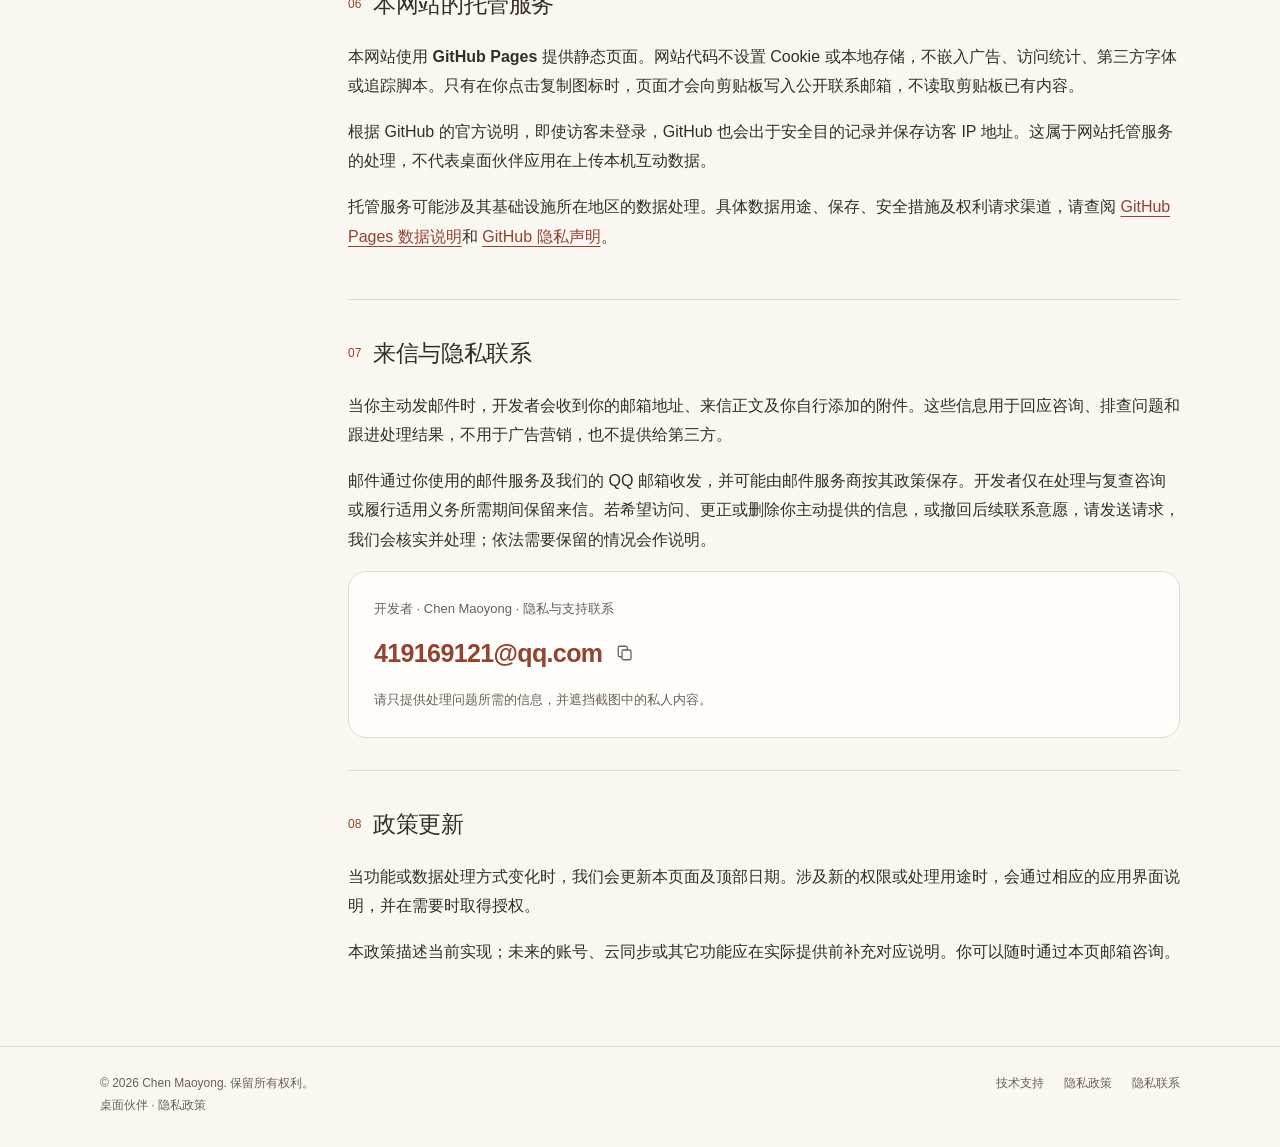
==== commit 484cd934: "【DesktopCompanionSupport】feat：按 App Store 审核要求完善技术支持与隐私政策 - 隐私政策新增「第三方与数据共享」，明确无联网权限、无第三方 SDK、不与任何第三" ====
--- a/docs/privacy/index.html
+++ b/docs/privacy/index.html
@@ -1,10 +1,12 @@
 <!doctype html>
+<!-- 隐私政策（App Store「隐私政策网址」）：依据当前应用的数据路径编写，按审核指南 5.1.1(i) 写明处理的数据、第三方共享、保存与删除及撤回同意。 -->
 <html lang="zh-CN">
 <head>
     <meta charset="utf-8">
     <meta name="viewport" content="width=device-width, initial-scale=1">
-    <meta name="description" content="桌面伙伴隐私政策：本机数据处理、可选提醒、保存与自主选择，以及网站托管和邮件咨询。">
-    <meta name="theme-color" content="#fcfaf7">
+    <meta name="description" content="桌面伙伴（DesktopCompanion）隐私政策：本机处理的数据、可选 Claude Code 提醒、第三方共享、保存与删除、来信，以及 GitHub Pages 托管说明。">
+    <meta name="theme-color" content="#faf7f2" media="(prefers-color-scheme: light)">
+    <meta name="theme-color" content="#1d1916" media="(prefers-color-scheme: dark)">
     <meta name="referrer" content="no-referrer">
     <title>隐私政策 · 桌面伙伴</title>
     <link rel="canonical" href="https://chenmy.github.io/desktop-companion-support/privacy/">
@@ -12,44 +14,50 @@
     <link rel="stylesheet" href="../assets/site.css">
     <script src="../assets/contact.js" defer></script>
 </head>
-<body class="privacy-page">
+<body>
     <a class="skip-link" href="#main">跳到主要内容</a>
-    <header class="site-header">
-        <div class="container header-inner">
-            <a class="brand" href="../support/" aria-label="桌面伙伴帮助首页">
-                <img src="../assets/app-icon.png" alt="" width="40" height="40">
-                <span>桌面伙伴</span>
-            </a>
-            <nav class="primary-nav" aria-label="网站导航">
-                <a href="../support/">帮助</a>
-                <a href="../privacy/" aria-current="page">隐私</a>
+    <header class="site-header"><div class="container header-inner">
+        <a class="brand" href="../support/" aria-label="桌面伙伴帮助首页"><img src="../assets/app-icon.png" alt="" width="46" height="46"><div><strong>桌面伙伴</strong><span>DESKTOP COMPANION</span></div></a>
+        <nav class="primary-nav" aria-label="网站导航"><a href="../support/">技术支持</a><a href="./" aria-current="page">隐私政策</a></nav>
+    </div></header>
+    <main id="main" class="container" tabindex="-1">
+        <div class="hero">
+            <div>
+                <p class="eyebrow">ASTER / PRIVACY</p>
+                <h1>隐私政策</h1>
+                <p class="hero-copy">了解桌面伙伴如何处理数据、保存哪些信息，<br>以及你可以作出的选择。</p>
+                <p class="meta">生效与更新日期：2026 年 11 月 5 日</p>
+            </div>
+            <aside class="hero-note" aria-label="隐私概览">
+                <svg class="seal" width="36" height="42" viewBox="0 0 36 42" fill="none" stroke="currentColor" stroke-width="1.5" aria-hidden="true"><path d="M18 3 31 8v12c0 9-13 17-13 17S5 29 5 20V8L18 3Z"/><path d="m12 19 4 4 9-10"/></svg>
+                <div class="note-label">日常陪伴，在本机发生。</div>
+                <strong>无需注册账号。<br>由你选择连接提醒。</strong>
+                <p>网站访问与来信的处理另行说明。</p>
+            </aside>
+        </div>
+        <div class="quick-links" aria-label="政策摘要">
+            <a class="quick-link" href="#local-data"><div><span>本机处理</span><small>数据只在你的 Mac 上处理和保存</small></div><span class="arrow" aria-hidden="true">↓</span></a>
+            <a class="quick-link" href="#sharing"><div><span>不与第三方共享</span><small>不联网，不含任何第三方 SDK</small></div><span class="arrow" aria-hidden="true">↓</span></a>
+            <a class="quick-link" href="#deletion"><div><span>随时删除</span><small>撤回同意与删除全部数据</small></div><span class="arrow" aria-hidden="true">↓</span></a>
+        </div>
+        <div class="reading-layout">
+            <nav class="toc" aria-label="本页目录">
+                <p class="toc-label">在这一页</p>
+                <a href="#scope">01 &nbsp; 适用范围</a>
+                <a href="#local-data">02 &nbsp; 本机数据处理</a>
+                <a href="#reminders">03 &nbsp; 可选提醒功能</a>
+                <a href="#sharing">04 &nbsp; 第三方共享</a>
+                <a href="#choices">05 &nbsp; 保存与删除</a>
+                <a href="#website">06 &nbsp; 网站托管</a>
+                <a href="#contact">07 &nbsp; 来信与联系</a>
+                <a href="#updates">08 &nbsp; 政策更新</a>
+                <a class="toc-contact" href="mailto:419169121@qq.com?subject=%E6%A1%8C%E9%9D%A2%E4%BC%99%E4%BC%B4%20%E9%9A%90%E7%A7%81%E5%92%A8%E8%AF%A2">419169121@qq.com</a>
             </nav>
-        </div>
-    </header>
-    <main id="main" class="container policy-shell" tabindex="-1">
-        <div class="policy-intro">
-            <p class="eyebrow">数据与隐私</p><h1>隐私政策</h1>
-            <p class="intro-copy">了解数据如何处理，以及你可以作出的选择。</p>
-            <p class="intro-meta">生效与更新日期：2026 年 11 月 5 日</p>
-            <dl class="policy-summary" aria-label="政策概览">
-                <div><dt>本机处理</dt><dd>日常互动与使用偏好<br>保留在你的 Mac 上。</dd></div>
-                <div><dt>自主连接</dt><dd>Claude Code 提醒<br>由你选择是否开启。</dd></div>
-                <div><dt>分别说明</dt><dd>网站托管与主动来信<br>有各自的数据处理方式。</dd></div>
-            </dl>
-        </div>
-        <details class="mobile-contents"><summary>本页内容<span class="contents-count">7 个章节</span></summary><nav aria-label="本页目录"><a href="#scope"><span aria-hidden="true">01</span>适用范围</a>
-<a href="#local-data"><span aria-hidden="true">02</span>本机数据处理</a>
-<a href="#reminders"><span aria-hidden="true">03</span>可选提醒功能</a>
-<a href="#choices"><span aria-hidden="true">04</span>保存与自主选择</a>
-<a href="#website"><span aria-hidden="true">05</span>网站托管</a>
-<a href="#contact"><span aria-hidden="true">06</span>来信与联系</a>
-<a href="#updates"><span aria-hidden="true">07</span>政策更新</a></nav></details>
-        <div class="policy-layout">
             <article class="document" aria-label="隐私政策正文">
                 <section id="scope" class="document-section" aria-labelledby="scope-title">
                     <div class="section-heading"><span class="section-number" aria-hidden="true">01</span><h2 id="scope-title">适用范围</h2></div>
-                    <p>本政策适用于由个人开发者 <strong>Chen Maoyong</strong> 提供的 macOS 应用<strong>「桌面伙伴」（DesktopCompanion）</strong>，以及本帮助与隐私政策网站。</p>
-                    <p>当前应用提供本机桌宠互动和可选的 Claude Code 提醒。日常陪伴无需注册账号；应用没有广告或分析 SDK，不向开发者服务器上传光标轨迹、提醒内容或使用记录。</p>
+                    <p>本政策适用于由个人开发者 <strong>Chen Maoyong</strong> 提供的 macOS 应用<strong>「桌面伙伴」（DesktopCompanion）</strong>，以及本技术支持与隐私政策网站。</p>
+                    <p>当前应用提供本机桌宠互动和可选的 Claude Code 提醒。日常陪伴无需注册账号；应用没有联网权限，不含广告、分析或其它第三方 SDK，不向开发者或任何第三方上传光标轨迹、提醒内容或使用记录。</p>
                     <p>当你访问本网站或主动发邮件联系我们时，会涉及网站托管或邮件服务，具体处理方式见下文。</p>
                 </section>
                 <section id="local-data" class="document-section" aria-labelledby="local-data-title">
@@ -60,7 +68,7 @@
                         <div><dt>当前前台应用</dt><dd>为在你返回来源终端时收起提醒气泡，应用会在本机判断当前前台应用的标识；当前适配包含 Ghostty。此判断不读取终端窗口文字，也不保存完整的应用使用历史。</dd></div>
                         <div><dt>可选的本地诊断</dt><dd>开发或故障排查版本在专门启用诊断后，可能保存宠物动作、帧率、屏幕及光标坐标，或提醒事件的字段名、散列标识和时间。诊断文件保存在本机，不会由应用自动上传。</dd></div>
                     </dl>
-                    <div class="note">当前桌宠功能不读取屏幕截图、键盘输入内容、摄像头或麦克风，也不会扫描你的终端对话。光标感知用于宠物互动与避让。</div>
+                    <div class="note">当前桌宠功能不读取屏幕截图、键盘输入内容、通讯录、照片、位置、摄像头或麦克风，也不会扫描你的终端对话。光标感知用于宠物互动与避让。</div>
                 </section>
                 <section id="reminders" class="document-section" aria-labelledby="reminders-title">
                     <div class="section-heading"><span class="section-number" aria-hidden="true">03</span><h2 id="reminders-title">可选的 Claude Code 提醒</h2></div>
@@ -71,63 +79,56 @@
                         <li><strong>本地保存：</strong>助手与应用通过专用共享目录交换事件类别、时间和散列标识，不在提醒记录中保存对话正文、工具参数原文或原始会话标识。</li>
                         <li><strong>功能边界：</strong>助手不联网，不代替你批准或回答。Claude Code 自身的联网与数据处理由其服务提供方负责，不属于桌面伙伴的本地提醒处理。</li>
                     </ul>
-                    <p>如果你未连接此功能，桌面陪伴仍可使用。连接、更新及移除步骤见<a href="../support/#reminders">帮助与支持</a>。</p>
+                    <p>如果你未连接此功能，桌面陪伴仍可使用。连接、更新及移除步骤见<a href="../support/#reminders">技术支持</a>。</p>
+                </section>
+                <section id="sharing" class="document-section" aria-labelledby="sharing-title">
+                    <div class="section-heading"><span class="section-number" aria-hidden="true">04</span><h2 id="sharing-title">第三方与数据共享</h2></div>
+                    <p>应用在 macOS 沙盒中运行，未申请联网权限，不包含广告、统计、崩溃收集或其它第三方 SDK。因此，<strong>我们不会与任何第三方共享、出售或转让你的数据</strong>，也不会将其用于广告或建立用户画像。</p>
+                    <p>Claude Code 由其提供方独立运营，其联网与数据处理适用该服务自身的政策；桌面伙伴只在本机读取你授权的配置文件和本机事件。如将来引入任何第三方服务，我们会先更新本政策，并确保对方提供与本政策同等的数据保护。</p>
                 </section>
                 <section id="choices" class="document-section" aria-labelledby="choices-title">
-                    <div class="section-heading"><span class="section-number" aria-hidden="true">04</span><h2 id="choices-title">保存期限与自主选择</h2></div>
-                    <p>本地偏好和提醒状态会保留供应用继续使用，没有固定的自动清除期限。配置备份保留在你授权的文件夹中；可选诊断文件按所在目录和系统清理规则保留。</p>
+                    <div class="section-heading"><span class="section-number" aria-hidden="true">05</span><h2 id="choices-title">保存期限、撤回同意与删除</h2></div>
+                    <p>本地偏好和提醒状态会保留供应用继续使用，直到你删除为止，没有固定的自动清除期限。配置备份保留在你授权的文件夹中；可选诊断文件按所在目录和系统清理规则保留。开发者没有你本地数据的任何副本。</p>
+                    <h3>撤回同意</h3>
                     <ul>
                         <li><strong>暂停展示：</strong>切换安静模式或关闭「接收提醒」会停止相关提醒展示。已配置的本地助手仍可能写入事件，暂停展示不等于删除数据或撤销连接。</li>
                         <li><strong>停止提醒接入：</strong>在「设置 → 连接详情」中选择「移除连接」，移除本应用的提醒配置，并撤销应用保存的目录授权。已存在的本地记录和配置备份不会因此自动删除。</li>
                         <li><strong>停止互动采样：</strong>通过顶部蜘蛛菜单退出应用，可停止桌宠互动。若已连接提醒，删除应用前请先移除连接。</li>
-                        <li><strong>清理本地数据：</strong>当前没有一键清除全部数据的入口。你可以管理 Mac 上的应用数据和备份；如需确认具体位置，请通过下方邮箱联系我们。我们无法远程读取或清除你设备上的数据。</li>
                     </ul>
+                    <h3 id="deletion">删除全部本地数据</h3>
+                    <ol class="steps">
+                        <li>如已连接提醒，先在「设置 → 连接详情」中选择「移除连接」。</li>
+                        <li>退出应用，并将「桌面伙伴」移到废纸篓。</li>
+                        <li>在访达中按 <kbd>⌘</kbd> <kbd>⇧</kbd> <kbd>G</kbd>，前往 <code>~/Library/Containers</code>，删除名称包含 <code>DesktopCompanion</code> 的文件夹（访达中可能显示为应用名称）；再前往 <code>~/Library/Group Containers</code>，删除名称包含 <code>DesktopCompanion</code> 的文件夹。</li>
+                        <li>如不再需要设置备份，删除 <code>~/.claude</code> 中名为 <code>settings.json.desktop-companion-…bak</code> 的文件。</li>
+                    </ol>
+                    <p>完成后，应用在你的 Mac 上不再保留任何数据。如需协助确认，请通过下方邮箱联系我们；我们无法远程读取或删除你设备上的数据。</p>
                     <p>应用不出售本地数据，不用其投放广告，也不建立开发者端的用户画像。你主动发送邮件所提供的信息，按<a href="#contact">来信与隐私联系</a>中说明的方式处理。</p>
                 </section>
                 <section id="website" class="document-section" aria-labelledby="website-title">
-                    <div class="section-heading"><span class="section-number" aria-hidden="true">05</span><h2 id="website-title">本网站的托管服务</h2></div>
-                    <p>本网站使用 <strong>GitHub Pages</strong> 提供静态页面。网站代码不设置 Cookie 或本地存储，不嵌入广告、访问统计、第三方字体或追踪脚本。页面仅在你点击「复制邮箱」时向剪贴板写入公开联系地址，不读取剪贴板已有内容。</p>
+                    <div class="section-heading"><span class="section-number" aria-hidden="true">06</span><h2 id="website-title">本网站的托管服务</h2></div>
+                    <p>本网站使用 <strong>GitHub Pages</strong> 提供静态页面。网站代码不设置 Cookie 或本地存储，不嵌入广告、访问统计、第三方字体或追踪脚本。只有在你点击复制图标时，页面才会向剪贴板写入公开联系邮箱，不读取剪贴板已有内容。</p>
                     <p>根据 GitHub 的官方说明，即使访客未登录，GitHub 也会出于安全目的记录并保存访客 IP 地址。这属于网站托管服务的处理，不代表桌面伙伴应用在上传本机互动数据。</p>
                     <p>托管服务可能涉及其基础设施所在地区的数据处理。具体数据用途、保存、安全措施及权利请求渠道，请查阅 <a href="https://docs.github.com/en/pages/getting-started-with-github-pages/what-is-github-pages#data-collection" rel="noreferrer">GitHub Pages 数据说明</a>和 <a href="https://docs.github.com/en/site-policy/privacy-policies/github-general-privacy-statement" rel="noreferrer">GitHub 隐私声明</a>。</p>
                 </section>
                 <section id="contact" class="document-section" aria-labelledby="contact-title">
-                    <div class="section-heading"><span class="section-number" aria-hidden="true">06</span><h2 id="contact-title">来信与隐私联系</h2></div>
-                    <p>当你主动发邮件时，开发者会收到你的邮箱地址、来信正文及你自行添加的附件。这些信息用于回应咨询、排查问题和跟进处理结果，不用于广告营销。</p>
+                    <div class="section-heading"><span class="section-number" aria-hidden="true">07</span><h2 id="contact-title">来信与隐私联系</h2></div>
+                    <p>当你主动发邮件时，开发者会收到你的邮箱地址、来信正文及你自行添加的附件。这些信息用于回应咨询、排查问题和跟进处理结果，不用于广告营销，也不提供给第三方。</p>
                     <p>邮件通过你使用的邮件服务及我们的 QQ 邮箱收发，并可能由邮件服务商按其政策保存。开发者仅在处理与复查咨询或履行适用义务所需期间保留来信。若希望访问、更正或删除你主动提供的信息，或撤回后续联系意愿，请发送请求，我们会核实并处理；依法需要保留的情况会作说明。</p>
                     <div class="contact-panel">
                         <p class="contact-caption">开发者 · Chen Maoyong · 隐私与支持联系</p>
-                        <div class="email-contact" data-email-contact>
-                        <a class="contact-email" data-email-link href="mailto:419169121@qq.com?subject=%E6%A1%8C%E9%9D%A2%E4%BC%99%E4%BC%B4%20%E9%9A%90%E7%A7%81%E5%92%A8%E8%AF%A2"><span data-email-address>419169121@qq.com</span> <span class="email-arrow" aria-hidden="true">↗</span></a>
-                        <div class="email-actions"><button class="copy-email" type="button" data-copy-email hidden><svg width="16" height="16" viewBox="0 0 24 24" fill="none" stroke="currentColor" stroke-width="1.5" aria-hidden="true"><rect x="8" y="8" width="12" height="13" rx="2"/><path d="M15 8V5a2 2 0 0 0-2-2H5a2 2 0 0 0-2 2v10a2 2 0 0 0 2 2h3"/></svg><span>复制邮箱</span></button></div>
-                        <p class="email-status" data-email-status role="status" aria-live="polite" aria-atomic="true">点击邮箱打开邮件应用，也可选中邮箱地址手动复制。</p>
-                    </div>
+                        <div class="email-line" data-email-contact><a class="contact-email" href="mailto:419169121@qq.com?subject=%E6%A1%8C%E9%9D%A2%E4%BC%99%E4%BC%B4%20%E9%9A%90%E7%A7%81%E5%92%A8%E8%AF%A2" data-email-address>419169121@qq.com</a><button class="copy-email" type="button" data-copy-email aria-label="复制邮箱" title="复制邮箱" hidden><svg class="icon-copy" width="18" height="18" viewBox="0 0 24 24" fill="none" stroke="currentColor" stroke-width="1.7" aria-hidden="true"><rect x="8" y="8" width="12" height="13" rx="2"/><path d="M15 8V5a2 2 0 0 0-2-2H5a2 2 0 0 0-2 2v10a2 2 0 0 0 2 2h3"/></svg><svg class="icon-done" width="18" height="18" viewBox="0 0 24 24" fill="none" stroke="currentColor" stroke-width="2.2" stroke-linecap="round" stroke-linejoin="round" aria-hidden="true"><path d="m5 12.5 4.5 4.5L19 7.5"/></svg></button><span class="visually-hidden" data-email-status role="status" aria-live="polite"></span></div>
                         <p class="contact-footnote">请只提供处理问题所需的信息，并遮挡截图中的私人内容。</p>
                     </div>
                 </section>
                 <section id="updates" class="document-section" aria-labelledby="updates-title">
-                    <div class="section-heading"><span class="section-number" aria-hidden="true">07</span><h2 id="updates-title">政策更新</h2></div>
+                    <div class="section-heading"><span class="section-number" aria-hidden="true">08</span><h2 id="updates-title">政策更新</h2></div>
                     <p>当功能或数据处理方式变化时，我们会更新本页面及顶部日期。涉及新的权限或处理用途时，会通过相应的应用界面说明，并在需要时取得授权。</p>
                     <p>本政策描述当前实现；未来的账号、云同步或其它功能应在实际提供前补充对应说明。你可以随时通过本页邮箱咨询。</p>
                 </section>
             </article>
-            <aside class="policy-sidebar"><nav aria-label="本页目录"><p class="toc-label">本页内容</p><a href="#scope"><span aria-hidden="true">01</span>适用范围</a>
-<a href="#local-data"><span aria-hidden="true">02</span>本机数据处理</a>
-<a href="#reminders"><span aria-hidden="true">03</span>可选提醒功能</a>
-<a href="#choices"><span aria-hidden="true">04</span>保存与自主选择</a>
-<a href="#website"><span aria-hidden="true">05</span>网站托管</a>
-<a href="#contact"><span aria-hidden="true">06</span>来信与联系</a>
-<a href="#updates"><span aria-hidden="true">07</span>政策更新</a></nav><a class="policy-help" href="../support/">需要使用帮助？ <span aria-hidden="true">↗</span></a></aside>
         </div>
     </main>
-    <footer class="site-footer">
-        <div class="container footer-inner">
-            <div><p>© 2026 Chen Maoyong. 保留所有权利。</p><p class="footer-note">桌面伙伴 · 隐私政策</p></div>
-            <nav class="footer-links" aria-label="页脚导航">
-                <a href="../support/">帮助与支持</a>
-                <a href="../privacy/">隐私政策</a>
-                <a href="#contact">隐私联系</a>
-            </nav>
-        </div>
-    </footer>
+    <footer class="site-footer"><div class="container footer-inner"><div><p>© 2026 Chen Maoyong. 保留所有权利。</p><p>桌面伙伴 · 隐私政策</p></div><nav class="footer-links" aria-label="页脚导航"><a href="../support/">技术支持</a><a href="./">隐私政策</a><a href="#contact">隐私联系</a></nav></div></footer>
 </body>
 </html>
--- a/docs/assets/site.css
+++ b/docs/assets/site.css
@@ -1,284 +1,236 @@
-/* 桌面伙伴支持站：共享品牌样式，帮助页按任务组织，隐私页保留完整阅读正文。 */
+/* 桌面伙伴支持站：静态共享样式，兼顾长文阅读、键盘导航和窄屏显示；颜色集中为语义变量，跟随系统浅色 / 深色外观。 */
 :root {
-    color-scheme: light;
-    --paper: #fcfaf7;
-    --surface: #f3eee7;
-    --ink: #302a26;
-    --muted: #6d625a;
-    --accent: #913f2b;
-    --accent-dark: #71301f;
-    --line: #e4dcd3;
-    --dark: #352b26;
+    color-scheme: light dark;
+    --paper: #faf7f2;
+    --surface: #fffdf9;
+    --ink: #352d29;
+    --muted: #6b5f56;
+    --accent: #93432f;
+    --accent-dark: #713120;
+    --line: #e3d9ce;
+    --hover: #f0e9e1;
+    --current: #f0e3d8;
+    --chip: #f0e9e1;
+    --code: #eee7df;
+    --tint: #f5ece3;
+    --note-bg: #f2e9df;
+    --note-rule: #b77a59;
+    --note-ink: #574739;
+    --hero-a: #f5e6d6;
+    --hero-b: #edceba;
+    --hero-ink: #352d29;
+    --hero-sub: #6e4a38;
+    --seal: #a86c50;
+    --success: #367048;
+    --selection: #edd1bb;
+    --radius: 18px;
     font-family: -apple-system, BlinkMacSystemFont, "PingFang SC", "Hiragino Sans GB", "Microsoft YaHei", sans-serif;
     font-synthesis: none;
     -webkit-text-size-adjust: 100%;
     text-rendering: optimizeLegibility;
 }
+@media (prefers-color-scheme: dark) {
+    :root {
+        --paper: #1d1916;
+        --surface: #27221e;
+        --ink: #f3ebe2;
+        --muted: #b3a698;
+        --accent: #f0ad88;
+        --accent-dark: #f7c6a7;
+        --line: #3a322c;
+        --hover: #2e2722;
+        --current: #3d2e25;
+        --chip: #2c2520;
+        --code: #2f2823;
+        --tint: #2a231e;
+        --note-bg: #2b231d;
+        --note-rule: #c98a68;
+        --note-ink: #dccbbd;
+        --hero-a: #4a3024;
+        --hero-b: #6a3d29;
+        --hero-ink: #fbefe5;
+        --hero-sub: #ecccb7;
+        --seal: #f0b896;
+        --success: #94c8a1;
+        --selection: #5a3b2c;
+    }
+}
 * { box-sizing: border-box; }
-html { scroll-padding-top: 96px; }
+html { scroll-padding-top: 105px; }
 body { margin: 0; background: var(--paper); color: var(--ink); font-size: 16px; line-height: 1.85; }
-h1, h2, h3, p, dl { margin-top: 0; }
-h1, h2, h3 { font-weight: 650; }
-h1 { font-size: clamp(38px, 5vw, 56px); line-height: 1.2; letter-spacing: -.045em; margin-bottom: 20px; }
-h2 { font-size: 28px; line-height: 1.4; letter-spacing: -.025em; margin-bottom: 16px; }
-h3 { font-size: 19px; line-height: 1.5; margin-bottom: 12px; }
-p { margin-bottom: 18px; }
 a { color: var(--accent); text-underline-offset: 4px; text-decoration-thickness: 1px; }
 a:hover { color: var(--accent-dark); }
-a:focus-visible, summary:focus-visible, button:focus-visible { outline: 3px solid var(--accent); outline-offset: 5px; border-radius: 4px; }
-img { max-width: 100%; height: auto; vertical-align: middle; }
-svg { flex-shrink: 0; vertical-align: middle; }
-strong { font-weight: 600; }
-::selection { background: #eacbb8; color: #302a26; }
-.container { width: min(1040px, calc(100% - 80px)); margin-inline: auto; }
-.skip-link { position: fixed; z-index: 100; top: 12px; left: 12px; padding: 10px 18px; background: var(--paper); transform: translateY(-160%); }
+a:focus-visible, summary:focus-visible { outline: 3px solid var(--accent); outline-offset: 5px; border-radius: 4px; }
+img { max-width: 100%; height: auto; }
+svg { flex-shrink: 0; }
+button, input { font: inherit; }
+::selection { background: var(--selection); color: var(--ink); }
+.container { width: min(1080px, calc(100% - 64px)); margin-inline: auto; }
+.skip-link { position: fixed; top: 10px; left: 12px; padding: 9px 16px; background: var(--surface); z-index: 50; transform: translateY(-160%); }
 .skip-link:focus { transform: translateY(0); }
-.site-header { position: sticky; z-index: 20; top: 0; background: var(--paper); border-bottom: 1px solid var(--line); }
-.header-inner { min-height: 76px; display: flex; justify-content: space-between; align-items: center; gap: 24px; }
-.brand { display: inline-flex; align-items: center; gap: 11px; color: var(--ink); text-decoration: none; font-weight: 650; font-size: 17px; letter-spacing: .02em; }
-.brand:hover { color: var(--ink); }
-.brand img { width: 40px; height: 40px; }
-.primary-nav { display: flex; gap: 12px; }
-.primary-nav a { min-width: 60px; min-height: 44px; display: grid; place-items: center; padding: 6px 16px; text-decoration: none; font-size: 15px; border-radius: 8px; color: var(--muted); }
-.primary-nav a:hover { background: #f2eae1; color: var(--ink); }
-.primary-nav a[aria-current="page"] { color: var(--accent); background: #f1e5dc; font-weight: 600; }
-.eyebrow { color: var(--accent); font-size: 13px; line-height: 1.5; font-weight: 600; letter-spacing: .09em; margin-bottom: 18px; }
-.intro-copy { color: var(--muted); font-size: 18px; line-height: 1.85; margin-bottom: 24px; }
-.intro-meta { color: var(--muted); font-size: 13px; margin: 0; }
-.support-intro { display: flex; justify-content: space-between; align-items: flex-end; gap: 40px; padding: 66px 0 52px; }
-.support-intro .button { margin-bottom: 5px; }
-.button { display: inline-flex; justify-content: center; align-items: center; gap: 28px; min-height: 48px; padding: 11px 22px; border-radius: 9px; color: #fffaf5; background: var(--accent); text-decoration: none; font-size: 15px; font-weight: 550; white-space: nowrap; }
-.button:hover { background: var(--accent-dark); color: white; }
-.button span { font-size: 19px; }
-.start-section { border-top: 1px solid var(--line); padding: 38px 0 54px; }
-.section-top { display: flex; justify-content: space-between; align-items: baseline; gap: 20px; margin-bottom: 28px; }
-.section-top h2 { margin: 0; font-size: 25px; }
-.section-top p { color: var(--muted); font-size: 14px; margin: 0; }
-.start-steps { list-style: none; display: grid; grid-template-columns: repeat(3, minmax(0, 1fr)); padding: 0; margin: 0; }
-.start-steps > li { padding: 0 30px; border-left: 1px solid var(--line); }
-.start-steps > li:first-child { padding-left: 0; border-left: 0; }
-.start-steps > li:last-child { padding-right: 0; }
-.step-number { display: inline-block; color: var(--accent); font-size: 12px; font-weight: 600; font-variant-numeric: tabular-nums; letter-spacing: .08em; margin-bottom: 15px; }
-.start-steps h3 { margin-bottom: 10px; }
-.start-steps p { color: var(--muted); font-size: 15px; line-height: 1.9; margin: 0; }
-.start-steps strong { color: var(--ink); }
-.faq-section { border-top: 1px solid var(--line); padding: 52px 0 64px; display: grid; grid-template-columns: 230px minmax(0, 1fr); gap: 60px; }
-.section-aside .eyebrow { margin-bottom: 12px; }
-.section-aside h2 { margin-bottom: 14px; }
-.section-aside > p:last-child { color: var(--muted); font-size: 15px; }
-.faq-list details { border-bottom: 1px solid var(--line); scroll-margin-top: 20px; }
-.faq-list details:first-child { border-top: 1px solid var(--line); }
-summary { cursor: pointer; list-style: none; position: relative; }
-summary::-webkit-details-marker { display: none; }
-.faq-list summary { font-size: 16px; font-weight: 550; line-height: 1.65; padding: 20px 38px 20px 0; }
-.faq-list summary::after { content: "+"; position: absolute; right: 4px; top: 18px; color: var(--accent); font-weight: 400; font-size: 22px; line-height: 1.4; }
-.faq-list details[open] > summary { color: var(--accent); }
-.faq-list details[open] > summary::after { content: "−"; }
+.site-header { position: sticky; top: 0; z-index: 10; background: var(--paper); border-bottom: 1px solid var(--line); }
+.header-inner { min-height: 78px; display: flex; align-items: center; justify-content: space-between; gap: 24px; }
+.brand { display: inline-flex; align-items: center; gap: 10px; color: var(--ink); text-decoration: none; flex-shrink: 0; }
+.brand img { width: 46px; height: 46px; }
+.brand strong { font-size: 17px; font-weight: 650; letter-spacing: .04em; }
+.brand span { display: block; color: var(--muted); font-size: 10px; line-height: 1.2; letter-spacing: .14em; }
+.primary-nav { display: flex; align-items: center; gap: 8px; }
+.primary-nav a { display: block; padding: 9px 13px; font-size: 14px; text-decoration: none; color: var(--muted); border-radius: 8px; }
+.primary-nav a:hover { background: var(--hover); color: var(--ink); }
+.primary-nav a[aria-current="page"] { color: var(--accent); background: var(--current); font-weight: 600; }
+.hero { padding: 62px 0 44px; display: grid; grid-template-columns: minmax(0, 1fr) 292px; gap: 48px; align-items: center; }
+.eyebrow { margin: 0 0 14px; font-size: 11px; font-weight: 650; letter-spacing: .18em; color: var(--accent); }
+h1, h2, h3, p { margin-top: 0; }
+h1 { font-size: clamp(35px, 4.5vw, 52px); line-height: 1.25; letter-spacing: -.025em; font-weight: 650; margin-bottom: 19px; }
+.hero-copy { max-width: 610px; color: var(--muted); font-size: 17px; line-height: 1.9; margin-bottom: 19px; }
+.meta { color: var(--muted); font-size: 12px; margin: 0; }
+.hero-note { min-height: 188px; padding: 23px; background: linear-gradient(140deg, var(--hero-a), var(--hero-b)); color: var(--hero-ink); border-radius: 22px; position: relative; overflow: hidden; }
+.hero-note .pet { width: 105px; height: 105px; position: absolute; right: 7px; bottom: 9px; transform: rotate(-5deg); }
+.hero-note .note-label { color: var(--hero-sub); font-size: 11px; letter-spacing: .1em; margin-bottom: 15px; }
+.hero-note strong { display: block; font-size: 20px; line-height: 1.65; font-weight: 600; position: relative; z-index: 1; }
+.hero-note p { font-size: 12px; color: var(--hero-sub); margin: 14px 0 0; position: relative; z-index: 1; }
+.hero-note .seal { position: absolute; right: 25px; top: 25px; color: var(--seal); }
+.quick-links { display: grid; grid-template-columns: repeat(3, minmax(0, 1fr)); border-top: 1px solid var(--line); border-bottom: 1px solid var(--line); }
+.quick-link { display: flex; align-items: center; justify-content: space-between; gap: 12px; padding: 20px 24px; text-decoration: none; color: var(--ink); }
+.quick-link + .quick-link { border-left: 1px solid var(--line); }
+.quick-link:hover { background: var(--hover); }
+.quick-link small { display: block; color: var(--muted); font-size: 12px; margin-top: 2px; }
+.quick-link span { font-size: 15px; font-weight: 550; }
+.quick-link .arrow { color: var(--accent); }
+.reading-layout { display: grid; grid-template-columns: 190px minmax(0, 1fr); gap: 58px; margin-top: 48px; margin-bottom: 64px; }
+.toc { position: sticky; top: 113px; align-self: start; font-size: 13px; }
+.toc .toc-label { font-size: 11px; color: var(--muted); letter-spacing: .1em; padding: 0 12px; margin-bottom: 12px; }
+.toc a { display: block; padding: 7px 12px; margin-bottom: 3px; color: var(--muted); text-decoration: none; border-radius: 6px; }
+.toc a:hover { background: var(--hover); color: var(--accent); }
+.toc .toc-contact { border-top: 1px solid var(--line); border-radius: 0; padding-top: 16px; margin-top: 16px; color: var(--accent); overflow-wrap: anywhere; }
+.document { min-width: 0; }
+.document-section { scroll-margin-top: 16px; padding-bottom: 32px; margin-bottom: 36px; border-bottom: 1px solid var(--line); }
+.document-section:last-child { border: 0; padding-bottom: 0; margin-bottom: 0; }
+.section-heading { display: flex; align-items: center; gap: 12px; margin-bottom: 20px; }
+.section-number { color: var(--accent); font-size: 12px; font-variant-numeric: tabular-nums; font-weight: 500; }
+h2 { font-size: 23px; letter-spacing: -.02em; line-height: 1.5; font-weight: 600; margin: 0; }
+h3 { font-size: 16px; font-weight: 650; margin-bottom: 8px; line-height: 1.6; }
+.document p { margin-bottom: 16px; }
+.document ul, .document ol { padding-left: 23px; margin: 0 0 19px; }
+.document li { margin-bottom: 8px; padding-left: 3px; }
+.document code { font-family: ui-monospace, "SFMono-Regular", Menlo, monospace; font-size: .86em; padding: 2px 5px; background: var(--code); border-radius: 4px; overflow-wrap: anywhere; }
+.note { background: var(--note-bg); border-left: 3px solid var(--note-rule); padding: 16px 19px; border-radius: 0 10px 10px 0; font-size: 14px; margin: 22px 0; color: var(--note-ink); }
+.note p:last-child { margin-bottom: 0; }
+.mode-grid { display: grid; grid-template-columns: repeat(2, minmax(0, 1fr)); gap: 16px; margin-bottom: 21px; }
+.mode-card { border: 1px solid var(--line); background: var(--surface); padding: 21px; border-radius: var(--radius); }
+.mode-title { display: flex; align-items: center; gap: 10px; margin-bottom: 11px; }
+.mode-title svg { color: var(--accent); }
+.mode-title h3 { margin: 0; }
+.mode-card p { color: var(--muted); font-size: 14px; margin: 0; }
+.data-list { margin: 0; }
+.data-list > div { padding: 18px 0; border-bottom: 1px solid var(--line); }
+.data-list > div:first-child { padding-top: 0; }
+.data-list > div:last-child { border-bottom: 0; padding-bottom: 0; }
+.data-list dt { font-weight: 600; margin-bottom: 6px; }
+.data-list dd { margin: 0; color: var(--muted); font-size: 15px; }
+.faq-list { border-top: 1px solid var(--line); }
+.faq-list details { border-bottom: 1px solid var(--line); }
+.faq-list summary { cursor: pointer; list-style: none; padding: 17px 35px 17px 0; position: relative; font-weight: 550; }
+.faq-list summary::-webkit-details-marker { display: none; }
 .faq-list summary:focus-visible { outline-offset: -3px; }
-.faq-answer { color: var(--muted); font-size: 16px; padding: 0 32px 24px 0; }
-.faq-answer p:last-child, .faq-answer ul:last-child, .faq-answer .note:last-child { margin-bottom: 0; }
-.faq-answer ul, .prose ul, .prose ol, .document ul, .document ol { padding-left: 23px; margin: 0 0 20px; }
-.faq-answer li, .prose li, .document li { margin-bottom: 9px; padding-left: 2px; }
-.mode-comparison { margin: 0 0 20px; }
-.mode-comparison > div + div { margin-top: 16px; }
-.mode-comparison dt { font-weight: 600; color: var(--ink); margin-bottom: 5px; }
-.mode-comparison dd { margin: 0; }
-.integration-section { background: var(--surface); border-radius: 18px; padding: 34px 40px 0; margin-bottom: 52px; scroll-margin-top: 20px; }
-.integration-header { display: flex; align-items: center; gap: 17px; margin-bottom: 17px; }
-.integration-icon { color: var(--accent); display: grid; place-items: center; width: 52px; height: 52px; background: var(--paper); border-radius: 13px; }
-.integration-header .eyebrow { font-size: 12px; margin-bottom: 5px; }
-.integration-header h2 { font-size: 25px; margin: 0; }
-.integration-copy { color: var(--muted); font-size: 16px; margin-bottom: 24px; }
-.connection-guide { border-top: 1px solid #dcd1c5; }
-.connection-guide > summary { color: var(--accent); font-weight: 600; padding: 20px 35px 23px 0; font-size: 15px; }
-.connection-guide > summary::after, .mobile-contents > summary::after { content: ""; width: 8px; height: 8px; border-right: 1.5px solid currentColor; border-bottom: 1.5px solid currentColor; transform: rotate(45deg); position: absolute; right: 5px; top: 26px; }
-.connection-guide[open] > summary::after, .mobile-contents[open] > summary::after { transform: rotate(225deg); top: 30px; }
-.connection-content { max-width: 770px; padding: 0 0 30px; }
-.connection-content > :last-child { margin-bottom: 0; }
-code { font-family: ui-monospace, "SFMono-Regular", Menlo, monospace; font-size: .88em; padding: 2px 5px; background: #eae1d6; border-radius: 4px; overflow-wrap: anywhere; }
-kbd { font-family: inherit; font-size: .9em; padding: 1px 4px; background: var(--paper); border: 1px solid var(--line); border-radius: 3px; }
-.note { background: #f0e7dd; border-left: 2px solid #ab6e4e; padding: 15px 18px; font-size: 15px; color: #594a40; margin: 22px 0; }
-.note p:last-child { margin-bottom: 0; }
-.text-link { display: inline-flex; align-items: center; gap: 10px; }
-.support-contact { display: grid; grid-template-columns: 1fr 1fr; gap: 54px; color: #fcf5ed; background: var(--dark); padding: 42px; border-radius: 18px; margin-bottom: 64px; scroll-margin-top: 20px; }
-.support-contact .eyebrow { color: #e1ad8b; font-size: 12px; margin-bottom: 12px; }
-.support-contact h2 { font-size: 28px; margin-bottom: 12px; }
-.contact-main > p:not(.eyebrow) { color: #d2c4b7; font-size: 15px; }
-.contact-email { display: inline-block; font-size: clamp(21px, 2.5vw, 29px); font-weight: 550; letter-spacing: -.035em; line-height: 1.5; text-decoration: none; overflow-wrap: anywhere; }
-.contact-email .email-arrow { font-size: .8em; margin-left: 5px; }
-.support-contact .contact-email { color: #fff5eb; margin: 5px 0 13px; }
-.support-contact .contact-email:hover { text-decoration: underline; }
-.contact-main .contact-owner { margin-bottom: 8px; font-size: 13px !important; }
-.feedback-guide { padding-left: 34px; border-left: 1px solid #635147; }
-.feedback-guide h3 { color: #f4e5d7; font-size: 15px; margin-bottom: 16px; }
-.feedback-guide ul { color: #e0d2c6; font-size: 14px; margin: 0 0 21px; padding-left: 19px; }
-.feedback-guide li { padding-left: 2px; margin-bottom: 8px; }
-.feedback-guide p { color: #cbb9a9; font-size: 13px; line-height: 1.9; margin: 0; }
-.feedback-guide a { color: #f0b997; }
-.support-contact a:focus-visible, .support-contact button:focus-visible { outline-color: #f0b997; }
-/* 复制只在脚本可用时显示；无脚本时邮箱仍是可选择的普通邮件链接。 */
-.email-actions { display: flex; flex-wrap: wrap; margin: 10px 0; }
-.copy-email { display: inline-flex; align-items: center; justify-content: center; gap: 8px; min-height: 44px; padding: 8px 13px; border: 1px solid #bda18d; border-radius: 7px; background: transparent; color: var(--accent); cursor: pointer; font: inherit; font-size: 14px; line-height: 1.5; }
+.faq-list summary::after { content: "+"; position: absolute; right: 4px; top: 16px; color: var(--accent); font-size: 22px; font-weight: 400; line-height: 1.4; }
+.faq-list details[open] summary::after { content: "−"; }
+.faq-list details[open] summary { color: var(--accent); }
+.faq-answer { padding: 0 28px 18px 0; color: var(--muted); font-size: 15px; }
+.faq-answer p:last-child, .faq-answer ul:last-child { margin-bottom: 0; }
+.contact-panel { background: var(--surface); border: 1px solid var(--line); border-radius: var(--radius); padding: 25px; }
+.contact-panel .contact-caption { color: var(--muted); font-size: 13px; margin-bottom: 9px; }
+.contact-email { font-size: clamp(19px, 2.3vw, 25px); font-weight: 550; text-decoration: none; letter-spacing: -.025em; overflow-wrap: anywhere; }
+.contact-panel .contact-footnote { color: var(--muted); font-size: 13px; margin: 12px 0 0; }
+kbd { font-family: inherit; font-size: .84em; padding: 1px 6px; background: var(--surface); border: 1px solid var(--line); border-bottom-width: 2px; border-radius: 5px; }
+/* 邮箱：普通邮件链接，旁边一个复制图标；复制成功时图标短暂变为对勾，无脚本时图标保持隐藏。 */
+.email-line { display: inline-flex; align-items: center; flex-wrap: wrap; gap: 2px 6px; }
+.copy-email { display: grid; place-items: center; width: 34px; height: 34px; padding: 0; border: 0; border-radius: 50%; background: transparent; color: var(--muted); cursor: pointer; }
+.copy-email:hover { background: var(--hover); color: var(--ink); }
+.copy-email:focus-visible { outline: 3px solid var(--accent); outline-offset: 2px; }
 .copy-email[hidden] { display: none; }
-.copy-email:hover { background: #eadccc; }
-.copy-email[aria-disabled="true"] { cursor: progress; opacity: .7; }
-.email-status { color: var(--muted); font-size: 13px; line-height: 1.8; margin: 0; }
-.support-contact .copy-email { color: #f4d2ba; border-color: #96755f; }
-.support-contact .copy-email:hover { background: #4b3b31; }
-.support-contact .email-status { color: #d2c4b7; }
-.contact-main .contact-owner { margin-top: 18px; }
-.contact-panel .email-status { margin-bottom: 0; }
+.copy-email .icon-done { display: none; }
+.copy-email.is-copied, .copy-email.is-copied:hover { color: var(--success); }
+.copy-email.is-copied .icon-copy { display: none; }
+.copy-email.is-copied .icon-done { display: block; }
+.visually-hidden { position: absolute; width: 1px; height: 1px; overflow: hidden; clip: rect(0 0 0 0); white-space: nowrap; }
+.steps { padding-left: 23px; }
+.steps li::marker { color: var(--accent); font-weight: 600; }
+.text-link { display: inline-flex; gap: 9px; align-items: center; margin-top: 4px; }
 .site-footer { border-top: 1px solid var(--line); }
-.footer-inner { display: flex; justify-content: space-between; align-items: flex-start; gap: 24px; padding: 28px 0 32px; font-size: 13px; color: var(--muted); }
+.footer-inner { padding: 25px 0 30px; display: flex; justify-content: space-between; gap: 24px; color: var(--muted); font-size: 12px; }
 .footer-inner p { margin: 0; }
-.footer-note { margin-top: 4px !important; }
-.footer-links { display: flex; flex-wrap: wrap; gap: 6px 22px; }
-.footer-links a { display: inline-flex; align-items: center; min-height: 36px; color: var(--muted); text-decoration: none; }
+.footer-links { display: flex; flex-wrap: wrap; gap: 20px; }
+.footer-links a { color: var(--muted); text-decoration: none; }
 .footer-links a:hover { color: var(--accent); text-decoration: underline; }
-
-/* 隐私页：桌面目录在正文旁，窄屏目录可展开，政策本身始终完整可见。 */
-.policy-intro { max-width: 720px; padding: 64px 0 44px; }
-.policy-intro .intro-copy { font-size: 18px; margin-bottom: 16px; }
-.policy-summary { display: grid; grid-template-columns: repeat(3, minmax(0, 1fr)); gap: 24px; margin: 36px 0 0; padding-top: 26px; border-top: 1px solid var(--line); }
-.policy-summary dt { color: var(--accent); font-weight: 600; font-size: 14px; margin-bottom: 8px; }
-.policy-summary dd { margin: 0; font-size: 14px; line-height: 1.8; color: var(--muted); }
-.policy-layout { display: grid; grid-template-columns: minmax(0, 720px) minmax(160px, 1fr); gap: 72px; margin-bottom: 68px; }
-.document { min-width: 0; font-size: 17px; line-height: 1.95; }
-.document-section { padding: 32px 0 34px; border-top: 1px solid var(--line); scroll-margin-top: 18px; }
-.document-section:last-child { padding-bottom: 0; }
-.document-section > :last-child { margin-bottom: 0; }
-.section-heading { display: flex; align-items: baseline; gap: 13px; margin-bottom: 20px; }
-.section-heading h2 { font-size: 24px; margin: 0; }
-.section-number { font-size: 12px; font-weight: 600; font-variant-numeric: tabular-nums; color: var(--accent); }
-.document p { margin-bottom: 18px; }
-.data-list { margin: 0; }
-.data-list > div { margin-bottom: 25px; }
-.data-list dt { font-weight: 600; margin-bottom: 7px; }
-.data-list dd { margin: 0; color: var(--muted); font-size: 16px; }
-.policy-sidebar { align-self: start; position: sticky; top: 112px; padding-top: 3px; }
-.toc-label { font-size: 12px; font-weight: 550; color: var(--muted); margin-bottom: 16px; }
-.policy-sidebar nav a, .mobile-contents nav a { display: flex; align-items: baseline; gap: 12px; padding: 7px 0; font-size: 14px; color: var(--muted); text-decoration: none; }
-.policy-sidebar nav a span, .mobile-contents nav a span { font-size: 11px; color: var(--accent); font-variant-numeric: tabular-nums; }
-.policy-sidebar nav a:hover, .mobile-contents nav a:hover { color: var(--accent); text-decoration: underline; }
-.policy-help { display: inline-flex; gap: 14px; font-size: 13px; padding-top: 20px; margin-top: 17px; border-top: 1px solid var(--line); text-decoration: none; }
-.mobile-contents { display: none; }
-.contact-panel { margin-top: 25px; padding: 25px 28px; border-radius: 12px; background: var(--surface); }
-.contact-panel .contact-caption { color: var(--muted); font-size: 13px; margin-bottom: 10px; }
-.contact-panel .contact-email { font-size: 25px; }
-.contact-panel .contact-footnote { color: var(--muted); font-size: 14px; margin: 12px 0 0; }
 .utility-page { max-width: 640px; margin: 90px auto; padding: 0 24px; }
 .utility-page img { width: 90px; height: 90px; }
 .utility-page h1 { font-size: 32px; margin-top: 22px; }
 .utility-page p { color: var(--muted); }
-
-@media (max-width: 900px) {
-    .container { width: calc(100% - 56px); }
-    .start-steps > li { padding-inline: 20px; }
-    .faq-section { grid-template-columns: 180px minmax(0, 1fr); gap: 32px; }
-    .support-contact { padding: 32px; gap: 32px; }
-    .feedback-guide { padding-left: 28px; }
-    .policy-layout { grid-template-columns: minmax(0, 1fr) 160px; gap: 36px; }
-    .policy-intro { max-width: none; }
-}
-@media (max-width: 700px) {
-    html { scroll-padding-top: 84px; }
+@media (max-width: 820px) {
     .container { width: calc(100% - 40px); }
-    .header-inner { min-height: 64px; gap: 12px; }
-    .brand { font-size: 16px; gap: 8px; }
-    .brand img { width: 34px; height: 34px; }
+    .hero { grid-template-columns: minmax(0, 1fr) 220px; gap: 24px; padding-top: 45px; }
+    .hero-note { min-height: 178px; padding: 20px; }
+    .hero-note strong { font-size: 18px; }
+    .hero-note .pet { width: 86px; height: 86px; right: 0; bottom: 10px; }
+    .hero-note .seal { display: none; }
+    .reading-layout { grid-template-columns: 150px minmax(0, 1fr); gap: 28px; }
+    .quick-link { padding: 16px; }
+}
+@media (max-width: 620px) {
+    html { scroll-padding-top: 132px; }
+    .header-inner { min-height: 102px; flex-wrap: wrap; justify-content: center; gap: 1px; padding: 10px 0 9px; }
+    .brand { margin-right: auto; }
+    .brand img { width: 39px; height: 39px; }
+    .brand strong { font-size: 15px; }
+    .brand span { font-size: 9px; }
     .primary-nav { gap: 2px; }
-    .primary-nav a { min-width: 52px; padding-inline: 12px; font-size: 14px; }
-    h1 { font-size: 38px; margin-bottom: 16px; }
-    h2 { font-size: 25px; }
-    .eyebrow { font-size: 12px; margin-bottom: 15px; }
-    .desktop-break { display: none; }
-    .support-intro { display: block; padding: 35px 0 32px; }
-    .intro-copy { font-size: 16px; margin-bottom: 16px; }
-    .intro-meta { font-size: 12px; }
-    .support-intro .button { margin: 22px 0 0; min-height: 44px; padding: 9px 17px; gap: 22px; font-size: 14px; }
-    .start-section { padding: 28px 0 34px; }
-    .section-top { display: block; margin-bottom: 24px; }
-    .section-top h2 { font-size: 24px; margin-bottom: 8px; }
-    .section-top p { font-size: 14px; }
-    .start-steps { display: block; }
-    .start-steps > li { display: grid; grid-template-columns: 24px minmax(0, 1fr); gap: 14px; padding: 0; border: 0; }
-    .start-steps > li + li { margin-top: 25px; }
-    .step-number { padding-top: 4px; margin: 0; }
-    .start-steps h3 { font-size: 18px; margin-bottom: 6px; }
-    .start-steps p { font-size: 16px; line-height: 1.8; }
-    .faq-section { display: block; padding: 32px 0 40px; }
-    .section-aside { margin-bottom: 24px; }
-    .section-aside .eyebrow { display: none; }
-    .section-aside h2 { margin-bottom: 8px; }
-    .section-aside > p:last-child { font-size: 14px; margin: 0; }
-    .faq-list summary { font-size: 16px; padding-block: 19px; }
-    .faq-answer { padding-right: 13px; font-size: 16px; }
-    .integration-section { padding: 25px 23px 0; border-radius: 14px; margin-bottom: 30px; }
-    .integration-header { gap: 13px; }
-    .integration-header h2 { font-size: 21px; }
-    .integration-icon { width: 43px; height: 43px; border-radius: 10px; }
-    .integration-copy { font-size: 16px; margin-bottom: 20px; }
-    .connection-content { padding-bottom: 24px; }
-    .connection-content ul, .connection-content ol { padding-left: 19px; }
-    .support-contact { display: block; padding: 28px 24px; border-radius: 14px; margin-bottom: 40px; }
-    .support-contact h2 { font-size: 25px; }
-    .support-contact .contact-email { font-size: 25px; }
-    .feedback-guide { padding: 23px 0 0; margin-top: 25px; border-left: 0; border-top: 1px solid #635147; }
-    .feedback-guide h3 { margin-bottom: 12px; }
-    .feedback-guide ul { margin-bottom: 18px; }
-    .footer-inner { display: block; text-align: center; padding: 24px 0 28px; font-size: 12px; }
-    .footer-links { justify-content: center; margin-top: 12px; gap: 4px 22px; }
-    .footer-links a { min-height: 44px; font-size: 13px; }
-    .policy-intro { padding: 36px 0 28px; }
-    .policy-intro .intro-copy { font-size: 16px; }
-    .policy-summary { margin-top: 26px; padding-top: 20px; gap: 15px; }
-    .policy-summary dt { font-size: 13px; margin-bottom: 6px; }
-    .policy-summary dd { font-size: 13px; }
-    .policy-summary br { display: none; }
-    .policy-layout { display: block; margin-bottom: 42px; }
-    .policy-sidebar { display: none; }
-    .mobile-contents { display: block; margin-bottom: 27px; background: var(--surface); border-radius: 9px; }
-    .mobile-contents > summary { padding: 14px 43px 14px 17px; color: var(--accent); font-size: 14px; font-weight: 600; }
-    .mobile-contents > summary::after { right: 18px; top: 21px; }
-    .mobile-contents[open] > summary::after { top: 25px; }
-    .contents-count { color: var(--muted); font-size: 12px; font-weight: 400; margin-left: 14px; }
-    .mobile-contents nav { padding: 0 17px 15px; }
-    .mobile-contents nav a { min-height: 44px; padding-block: 9px; }
-    .document { font-size: 16px; line-height: 1.95; }
-    .document-section { padding: 25px 0 28px; }
-    .section-heading { gap: 10px; margin-bottom: 17px; }
-    .section-heading h2 { font-size: 22px; }
-    .data-list dd { font-size: 16px; }
+    .primary-nav a { padding: 7px 8px; font-size: 12px; }
+    .hero { display: block; padding: 35px 0 29px; }
+    .hero-copy { font-size: 15px; }
+    .hero-copy br { display: none; }
+    .hero-note { min-height: 125px; margin-top: 25px; padding: 17px 22px; }
+    .hero-note strong { font-size: 17px; }
+    .hero-note strong br { display: none; }
+    .hero-note .note-label { margin-bottom: 7px; }
+    .hero-note p { margin-top: 6px; }
+    .hero-note .pet { width: 110px; height: 110px; right: 13px; bottom: 7px; }
+    .hero-note .seal { top: 35px; right: 28px; }
+    .quick-links { display: none; }
+    .reading-layout { display: block; margin-top: 8px; margin-bottom: 42px; }
+    .toc { position: static; display: flex; flex-wrap: wrap; gap: 4px 7px; padding-bottom: 22px; margin-bottom: 28px; border-bottom: 1px solid var(--line); }
+    .toc .toc-label { width: 100%; padding: 0; margin-bottom: 4px; }
+    .toc a { padding: 5px 9px; margin: 0; background: var(--chip); font-size: 12px; }
+    .toc .toc-contact { display: none; }
+    .document-section { scroll-margin-top: 16px; padding-bottom: 26px; margin-bottom: 28px; }
+    h2 { font-size: 21px; }
+    .document { font-size: 15px; }
+    .mode-grid { grid-template-columns: 1fr; }
+    .mode-card { padding: 18px; border: 0; background: var(--tint); }
+    .note { padding: 13px 15px; }
     .contact-panel { padding: 20px; }
-    .contact-panel .contact-email { font-size: 23px; }
-    .contact-panel .contact-caption { font-size: 12px; }
+    .footer-inner { display: block; text-align: center; }
+    .footer-links { margin-top: 12px; gap: 18px; justify-content: center; }
 }
 @media (max-width: 370px) {
-    .container { width: calc(100% - 32px); }
-    .brand { font-size: 15px; gap: 6px; }
-    .brand img { width: 32px; height: 32px; }
-    .primary-nav a { min-width: 48px; padding-inline: 10px; }
-    h1 { font-size: 34px; }
-    .intro-meta { line-height: 1.8; }
-    .policy-summary { display: block; }
-    .policy-summary > div { display: grid; grid-template-columns: 64px minmax(0, 1fr); gap: 13px; }
-    .policy-summary > div + div { margin-top: 12px; }
-    .policy-summary dt { margin: 0; }
-    .integration-section { padding-inline: 20px; }
-    .integration-header h2 { font-size: 19px; }
-    .support-contact { padding-inline: 22px; }
-    .support-contact .contact-email { font-size: 23px; }
+    .container { width: calc(100% - 30px); }
+    .header-inner { justify-content: flex-start; }
+    .primary-nav { width: 100%; }
+    .primary-nav a { padding-left: 10px; padding-right: 10px; }
+    .hero-note { padding-left: 17px; }
+    .hero-note .pet { width: 88px; height: 88px; right: 0; bottom: 12px; }
+    .hero-note p { max-width: 175px; }
+}
+@media (prefers-reduced-motion: reduce) {
+    *, *::before, *::after { scroll-behavior: auto !important; }
 }
 @media print {
-    .site-header, .skip-link, .button, .policy-sidebar, .mobile-contents, .footer-links, .email-actions, .email-status { display: none; }
+    .site-header, .toc, .quick-links, .hero-note, .skip-link, .footer-links { display: none; }
     body { background: white; color: black; font-size: 11pt; }
     .container { width: 100%; }
-    .support-intro, .policy-intro { padding: 0 0 20px; }
-    .policy-layout, .faq-section { display: block; }
-    .faq-answer, .connection-content { display: block; }
-    details::details-content { content-visibility: visible; }
-    .support-contact { background: white; color: black; border: 1px solid #999; }
-    .support-contact p, .support-contact li, .support-contact h3, .support-contact .contact-email, .support-contact .eyebrow { color: black; }
-    .document-section { break-inside: avoid; }
+    .hero { display: block; padding: 0 0 20px; }
+    .reading-layout { display: block; margin: 0; }
+    .document-section { break-inside: avoid; margin-bottom: 20px; }
+    .faq-list details .faq-answer { display: block; }
     a { color: black; }
 }
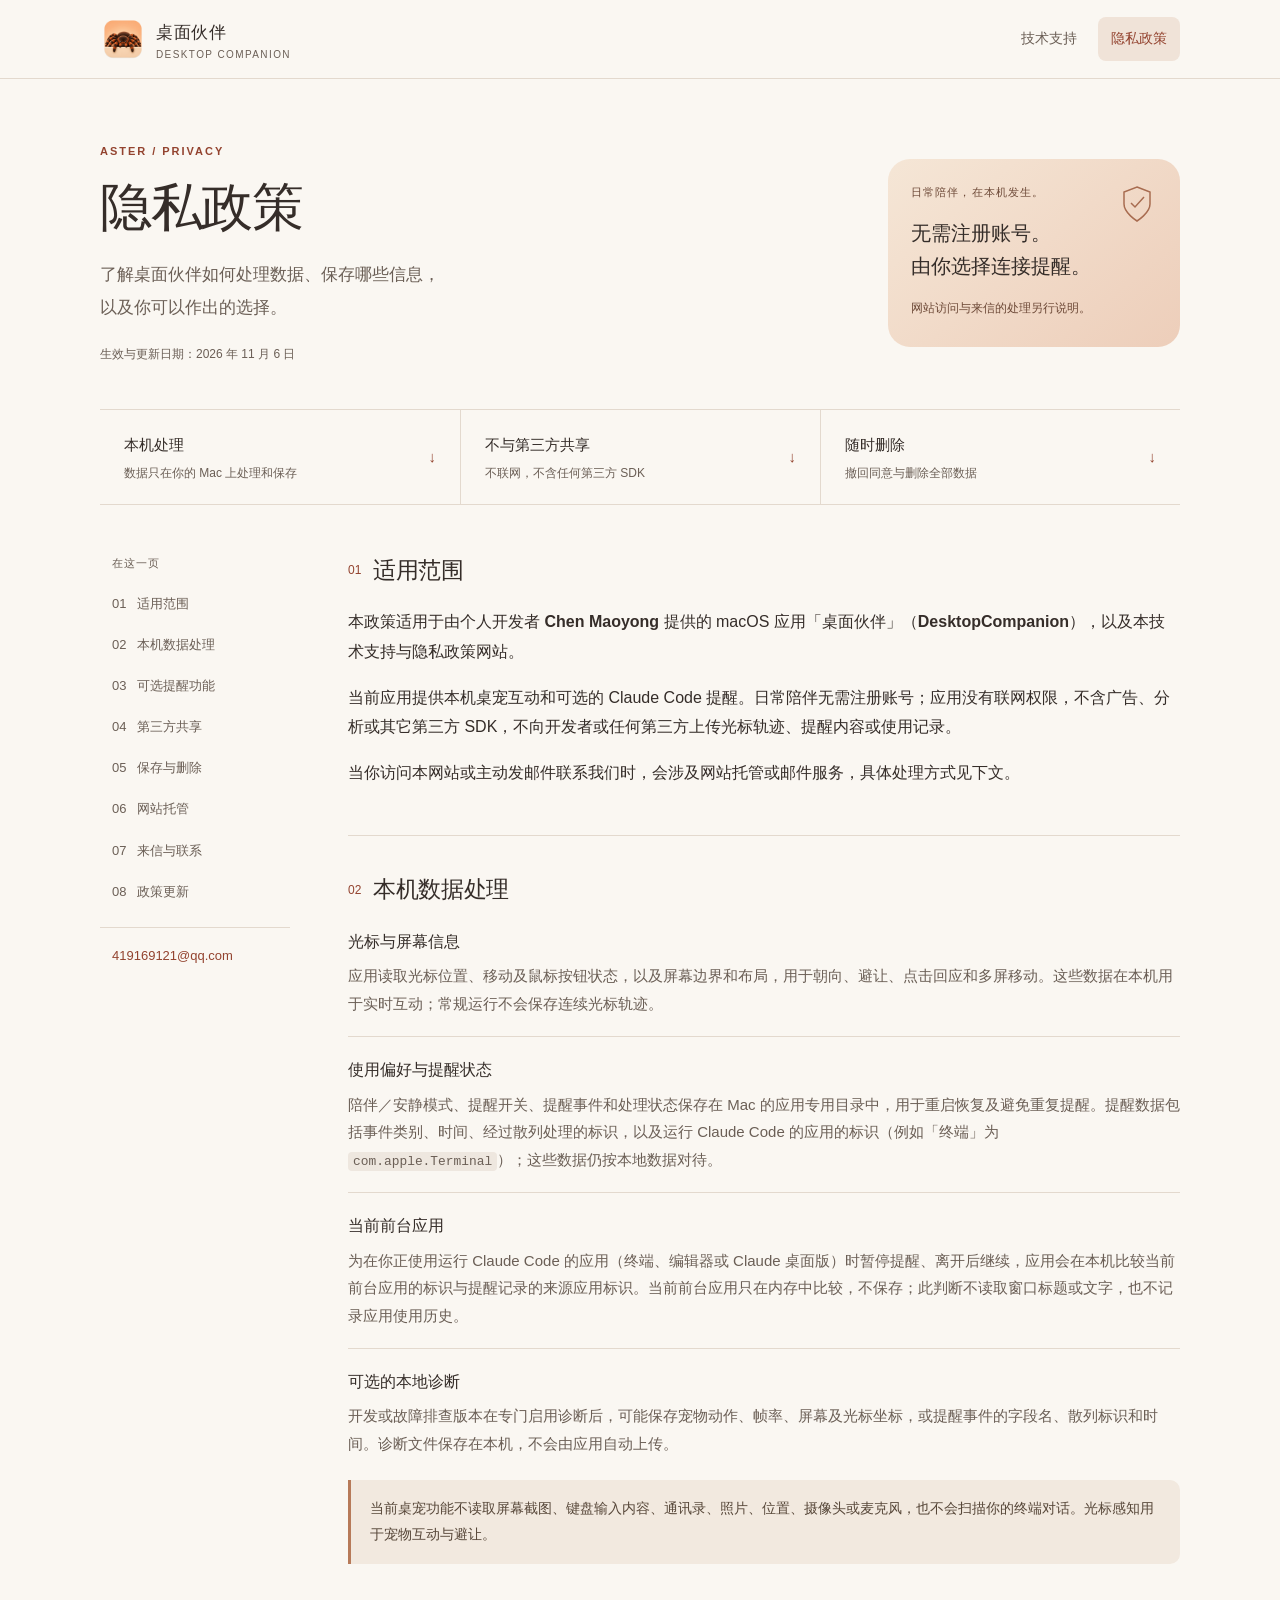
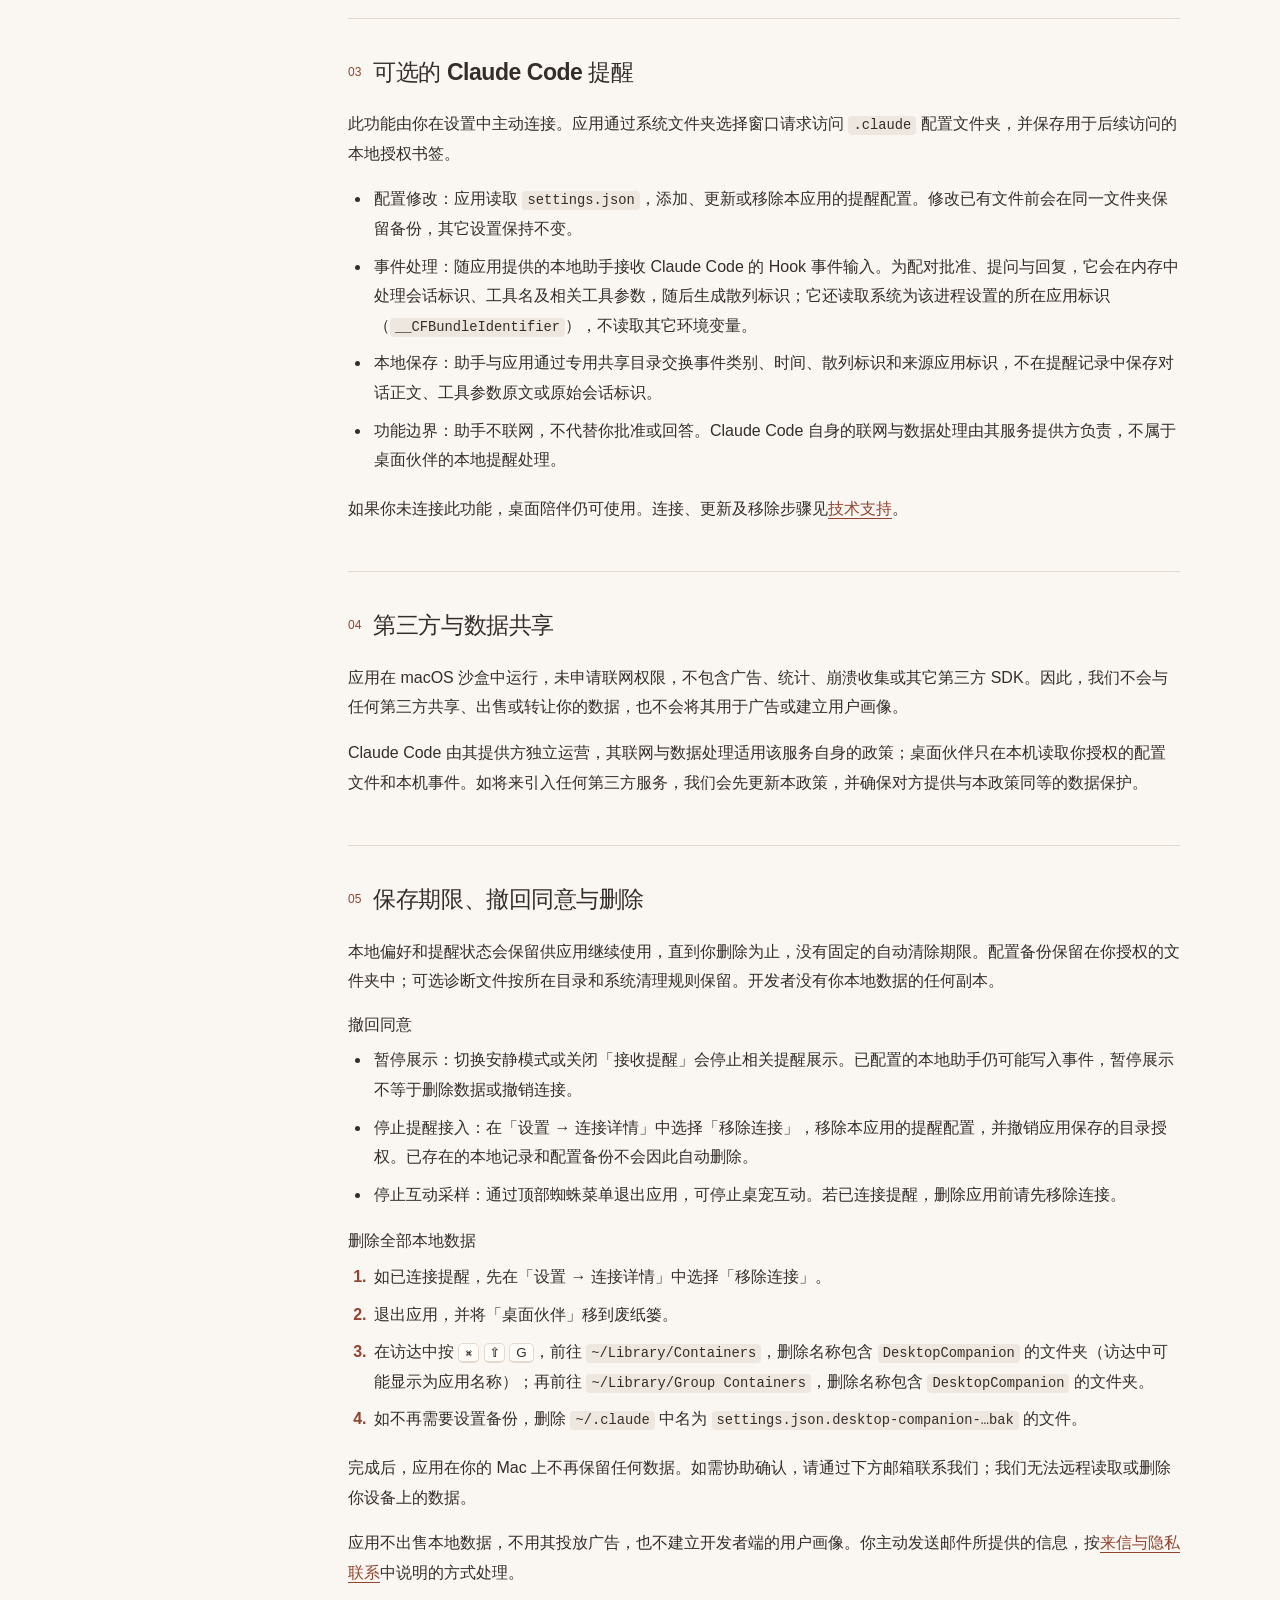
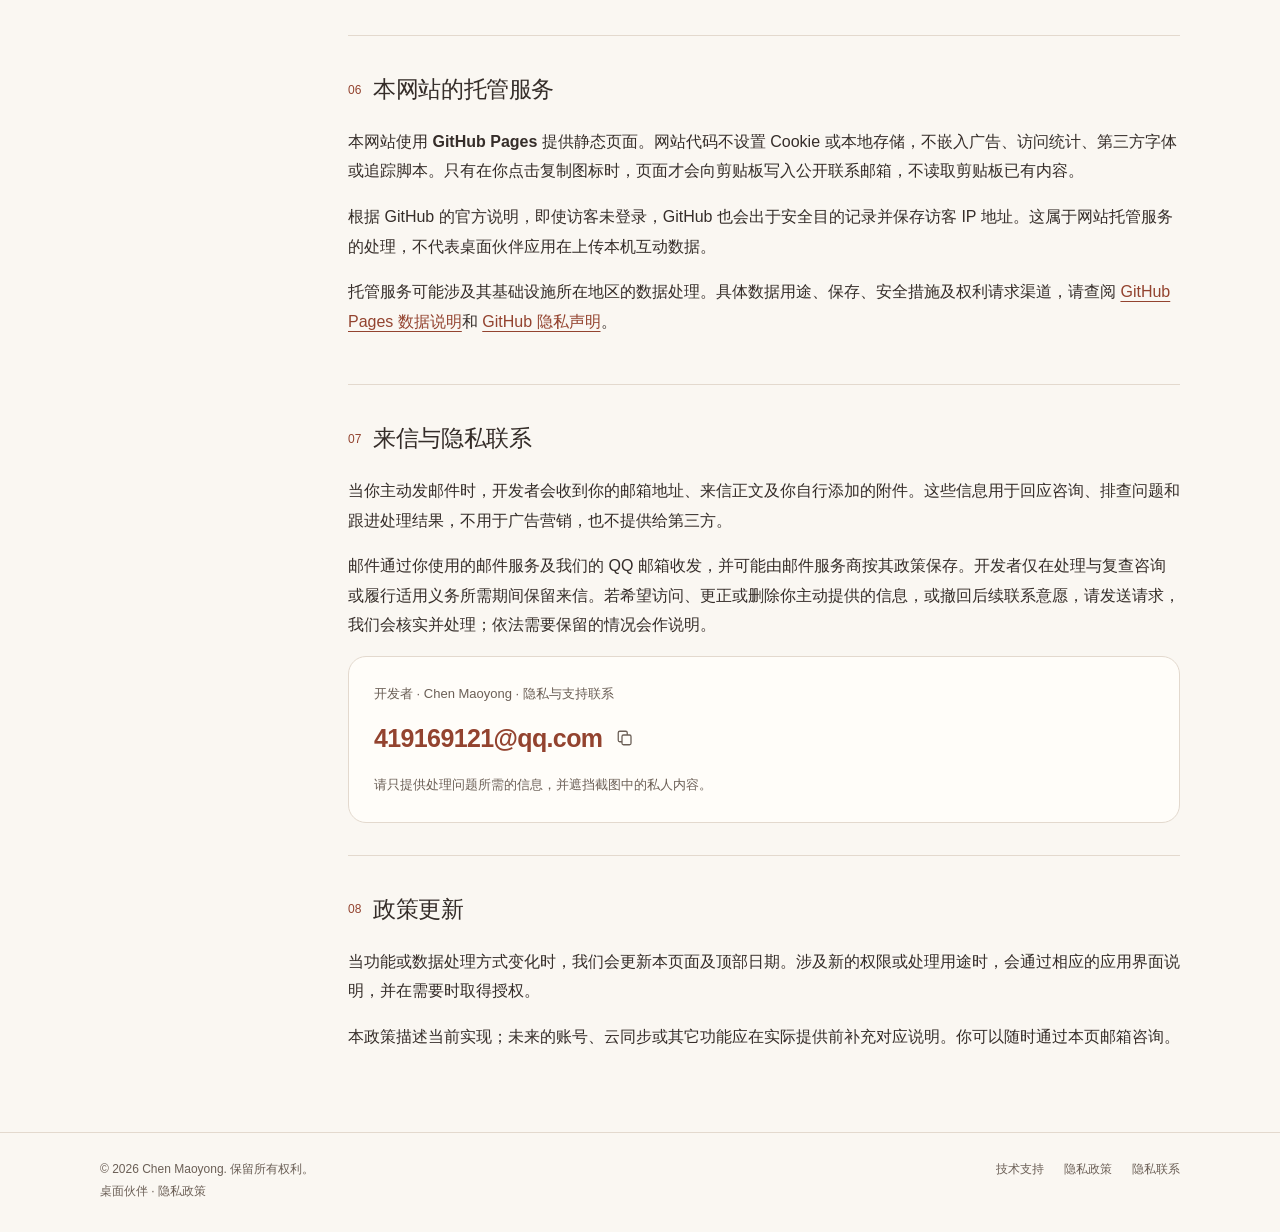
==== commit 4007a92b: "【DesktopCompanionSupport】docs：提醒按运行 Claude Code 的应用暂停，更新隐私政策与帮助 - 隐私政策：提醒记录增加来源应用标识（如 com.apple.Term" ====
--- a/docs/privacy/index.html
+++ b/docs/privacy/index.html
@@ -26,7 +26,7 @@
                 <p class="eyebrow">ASTER / PRIVACY</p>
                 <h1>隐私政策</h1>
                 <p class="hero-copy">了解桌面伙伴如何处理数据、保存哪些信息，<br>以及你可以作出的选择。</p>
-                <p class="meta">生效与更新日期：2026 年 11 月 5 日</p>
+                <p class="meta">生效与更新日期：2026 年 11 月 6 日</p>
             </div>
             <aside class="hero-note" aria-label="隐私概览">
                 <svg class="seal" width="36" height="42" viewBox="0 0 36 42" fill="none" stroke="currentColor" stroke-width="1.5" aria-hidden="true"><path d="M18 3 31 8v12c0 9-13 17-13 17S5 29 5 20V8L18 3Z"/><path d="m12 19 4 4 9-10"/></svg>
@@ -64,8 +64,8 @@
                     <div class="section-heading"><span class="section-number" aria-hidden="true">02</span><h2 id="local-data-title">本机数据处理</h2></div>
                     <dl class="data-list">
                         <div><dt>光标与屏幕信息</dt><dd>应用读取光标位置、移动及鼠标按钮状态，以及屏幕边界和布局，用于朝向、避让、点击回应和多屏移动。这些数据在本机用于实时互动；常规运行不会保存连续光标轨迹。</dd></div>
-                        <div><dt>使用偏好与提醒状态</dt><dd>陪伴／安静模式、提醒开关、提醒事件和处理状态保存在 Mac 的应用专用目录中，用于重启恢复及避免重复提醒。提醒数据包括事件类别、时间和经过散列处理的标识；散列标识仍按本地数据对待。</dd></div>
-                        <div><dt>当前前台应用</dt><dd>为在你返回来源终端时收起提醒气泡，应用会在本机判断当前前台应用的标识；当前适配包含 Ghostty。此判断不读取终端窗口文字，也不保存完整的应用使用历史。</dd></div>
+                        <div><dt>使用偏好与提醒状态</dt><dd>陪伴／安静模式、提醒开关、提醒事件和处理状态保存在 Mac 的应用专用目录中，用于重启恢复及避免重复提醒。提醒数据包括事件类别、时间、经过散列处理的标识，以及运行 Claude Code 的应用的标识（例如「终端」为 <code>com.apple.Terminal</code>）；这些数据仍按本地数据对待。</dd></div>
+                        <div><dt>当前前台应用</dt><dd>为在你正使用运行 Claude Code 的应用（终端、编辑器或 Claude 桌面版）时暂停提醒、离开后继续，应用会在本机比较当前前台应用的标识与提醒记录的来源应用标识。当前前台应用只在内存中比较，不保存；此判断不读取窗口标题或文字，也不记录应用使用历史。</dd></div>
                         <div><dt>可选的本地诊断</dt><dd>开发或故障排查版本在专门启用诊断后，可能保存宠物动作、帧率、屏幕及光标坐标，或提醒事件的字段名、散列标识和时间。诊断文件保存在本机，不会由应用自动上传。</dd></div>
                     </dl>
                     <div class="note">当前桌宠功能不读取屏幕截图、键盘输入内容、通讯录、照片、位置、摄像头或麦克风，也不会扫描你的终端对话。光标感知用于宠物互动与避让。</div>
@@ -75,8 +75,8 @@
                     <p>此功能由你在设置中主动连接。应用通过系统文件夹选择窗口请求访问 <code>.claude</code> 配置文件夹，并保存用于后续访问的本地授权书签。</p>
                     <ul>
                         <li><strong>配置修改：</strong>应用读取 <code>settings.json</code>，添加、更新或移除本应用的提醒配置。修改已有文件前会在同一文件夹保留备份，其它设置保持不变。</li>
-                        <li><strong>事件处理：</strong>随应用提供的本地助手接收 Claude Code 的 Hook 事件输入。为配对批准、提问与回复，它会在内存中处理会话标识、工具名及相关工具参数，随后生成散列标识。</li>
-                        <li><strong>本地保存：</strong>助手与应用通过专用共享目录交换事件类别、时间和散列标识，不在提醒记录中保存对话正文、工具参数原文或原始会话标识。</li>
+                        <li><strong>事件处理：</strong>随应用提供的本地助手接收 Claude Code 的 Hook 事件输入。为配对批准、提问与回复，它会在内存中处理会话标识、工具名及相关工具参数，随后生成散列标识；它还读取系统为该进程设置的所在应用标识（<code>__CFBundleIdentifier</code>），不读取其它环境变量。</li>
+                        <li><strong>本地保存：</strong>助手与应用通过专用共享目录交换事件类别、时间、散列标识和来源应用标识，不在提醒记录中保存对话正文、工具参数原文或原始会话标识。</li>
                         <li><strong>功能边界：</strong>助手不联网，不代替你批准或回答。Claude Code 自身的联网与数据处理由其服务提供方负责，不属于桌面伙伴的本地提醒处理。</li>
                     </ul>
                     <p>如果你未连接此功能，桌面陪伴仍可使用。连接、更新及移除步骤见<a href="../support/#reminders">技术支持</a>。</p>
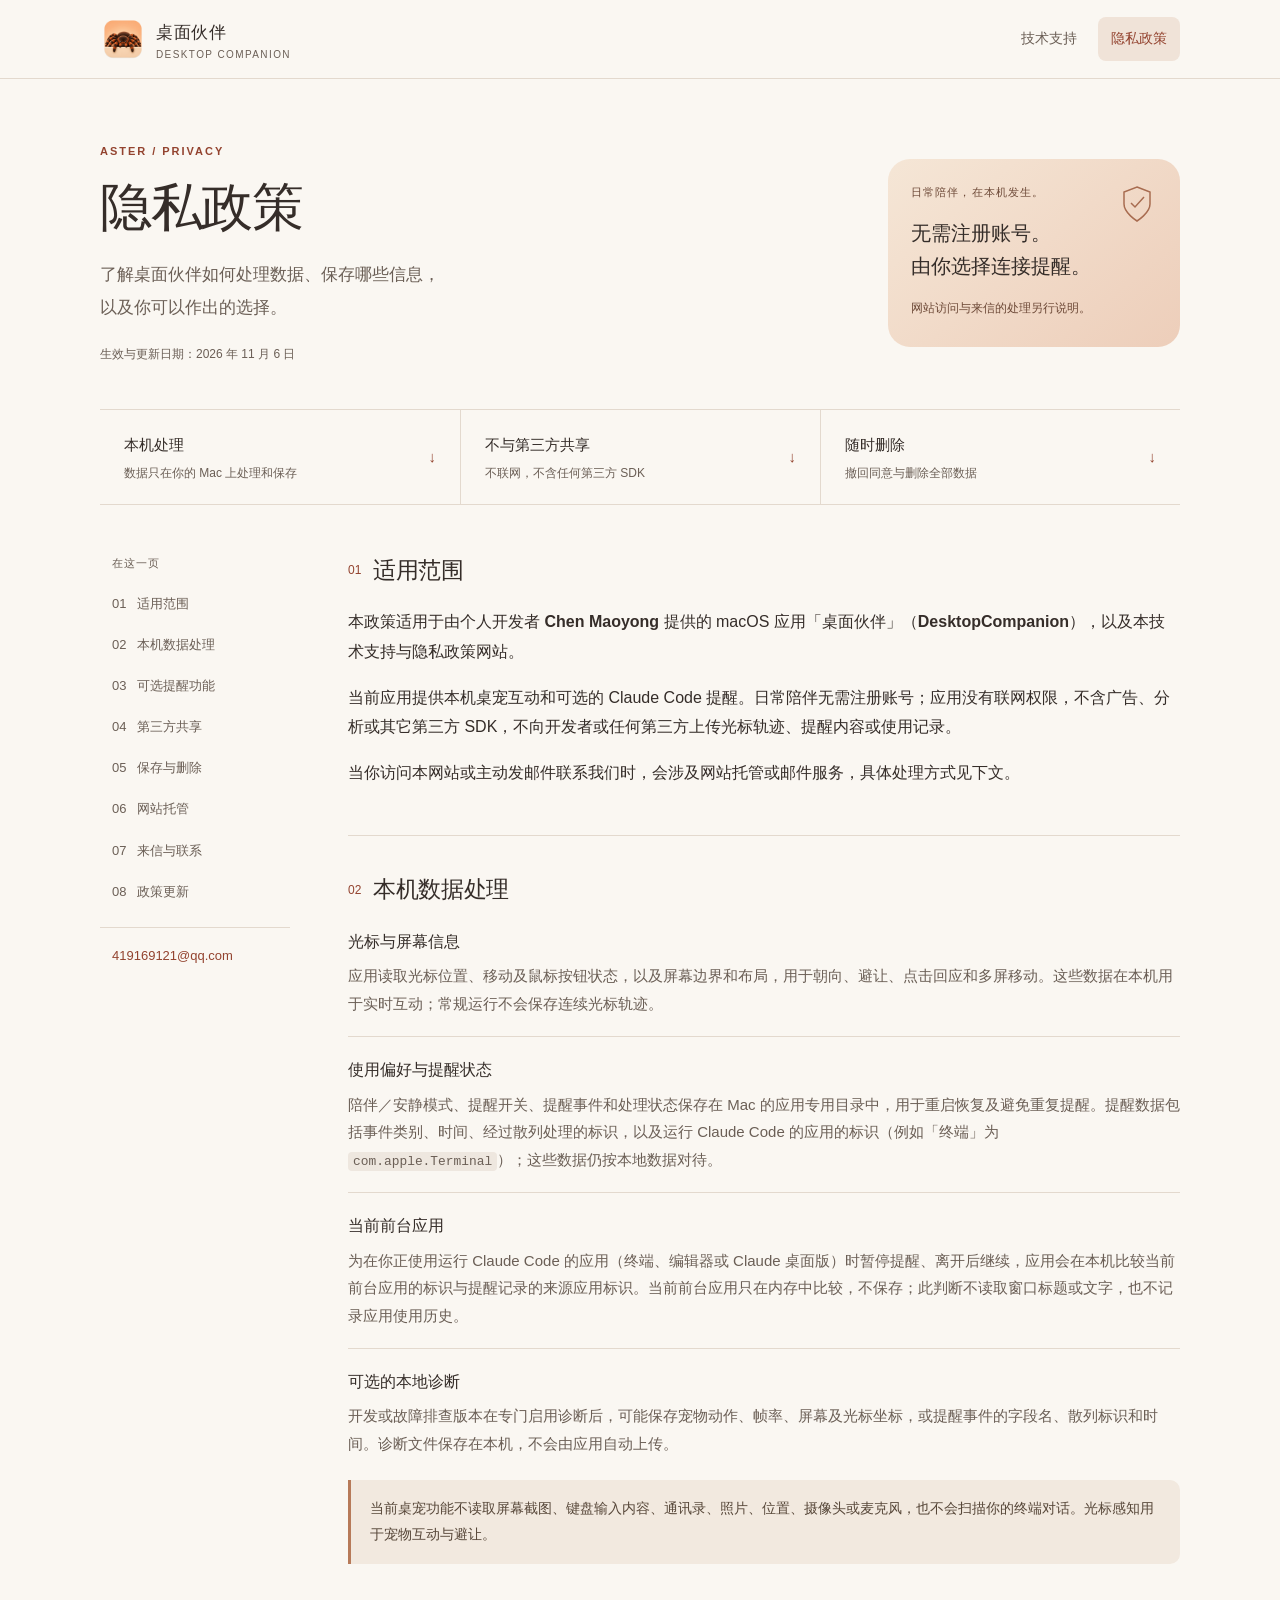
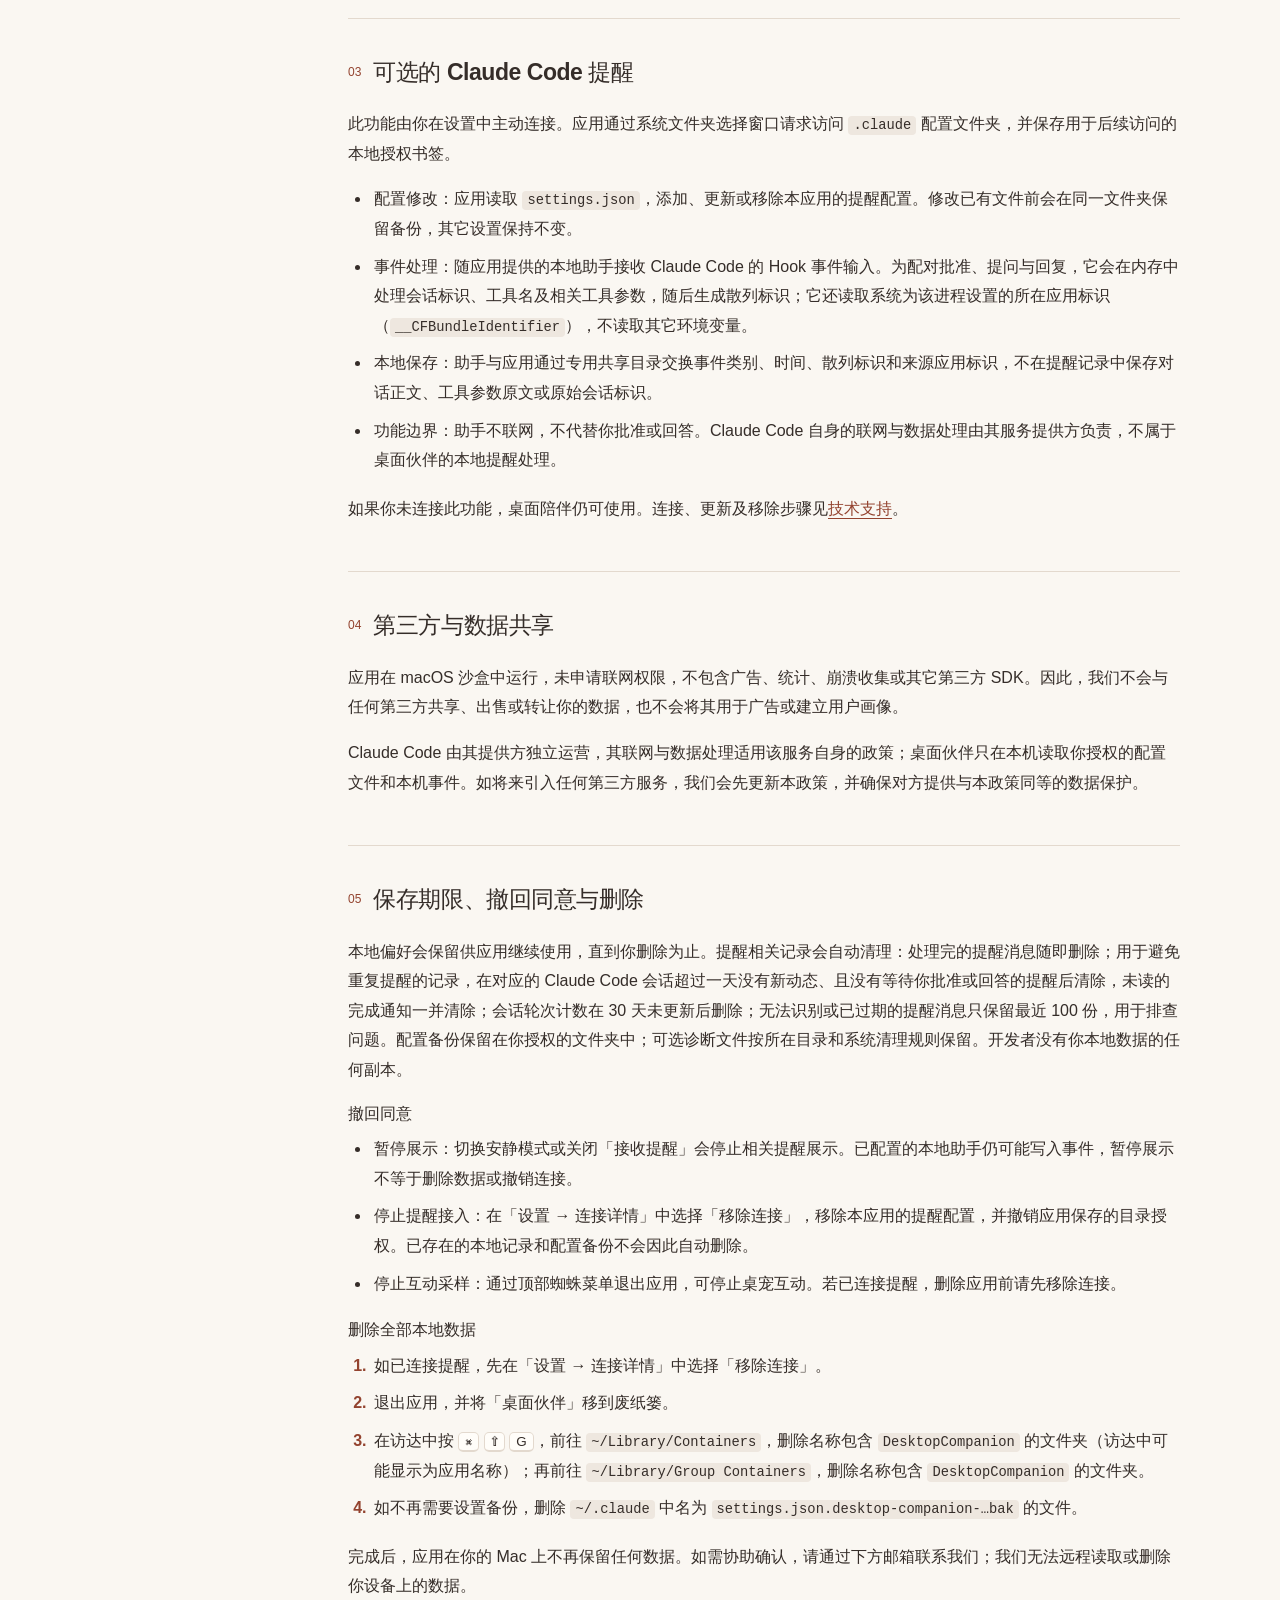
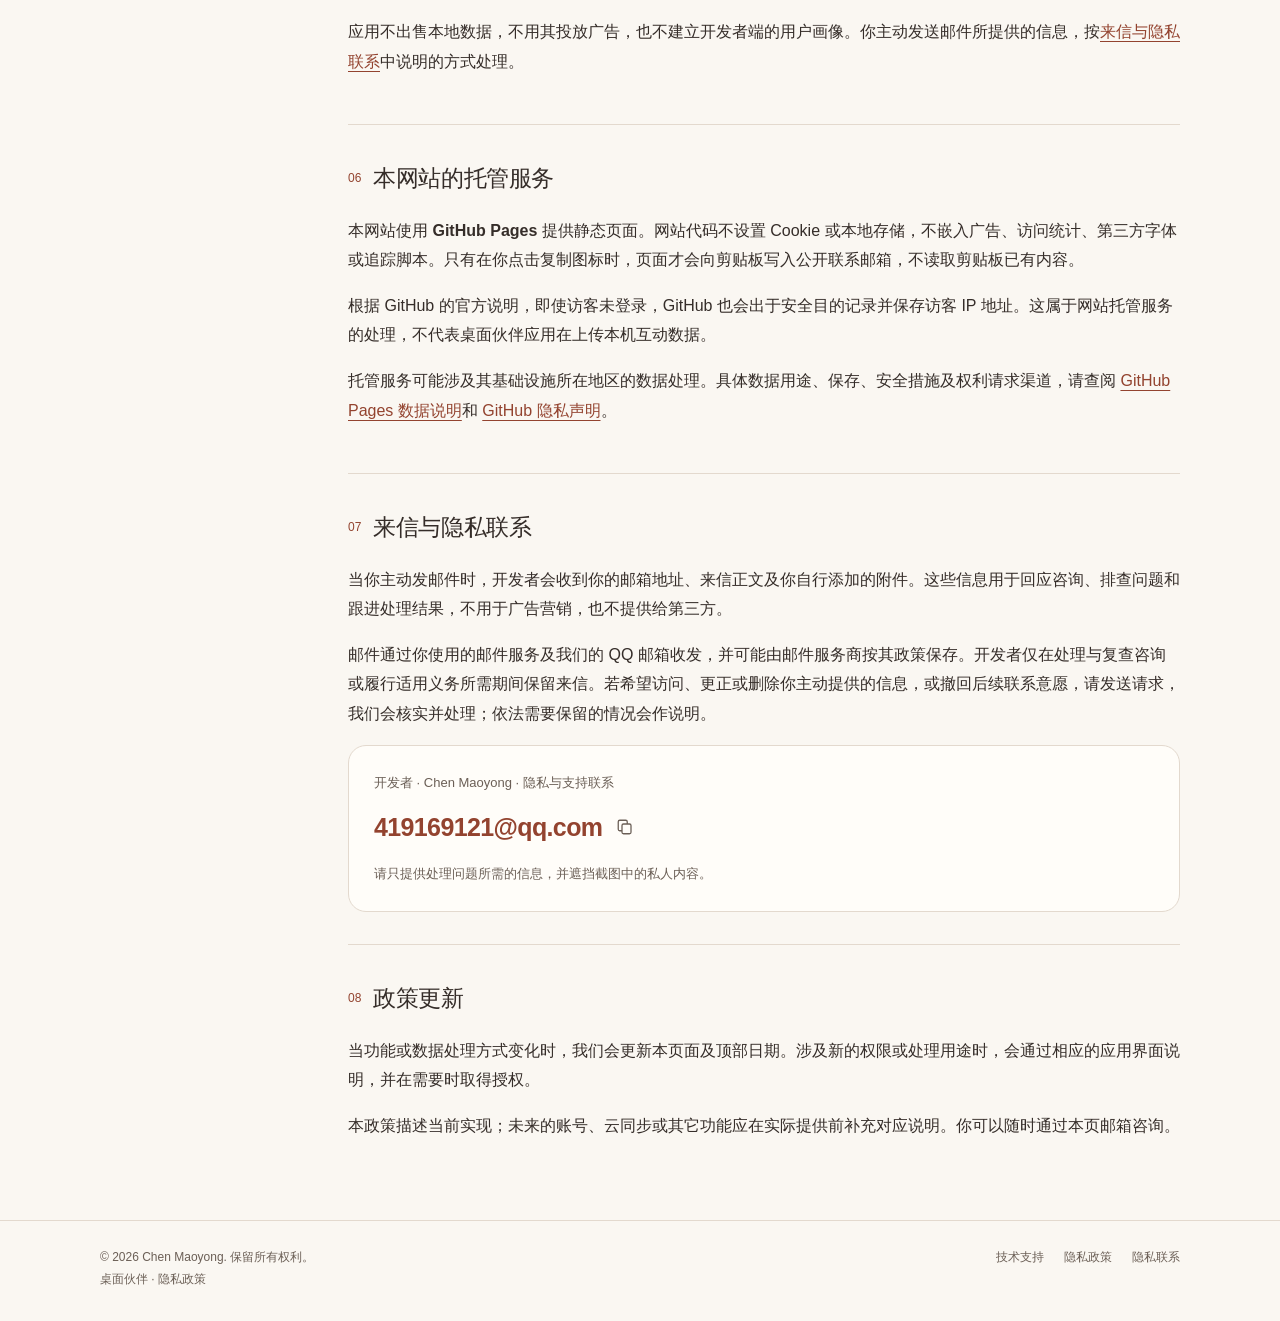
==== commit 574d95ce: "【DesktopCompanionSupport】docs：隐私政策写明提醒数据的自动清理期限 - 「保存期限」改为：处理完的提醒消息随即删除；会话超过一天没有新动态且无等待批准或回答时清除去重记录与" ====
--- a/docs/privacy/index.html
+++ b/docs/privacy/index.html
@@ -88,7 +88,7 @@
                 </section>
                 <section id="choices" class="document-section" aria-labelledby="choices-title">
                     <div class="section-heading"><span class="section-number" aria-hidden="true">05</span><h2 id="choices-title">保存期限、撤回同意与删除</h2></div>
-                    <p>本地偏好和提醒状态会保留供应用继续使用，直到你删除为止，没有固定的自动清除期限。配置备份保留在你授权的文件夹中；可选诊断文件按所在目录和系统清理规则保留。开发者没有你本地数据的任何副本。</p>
+                    <p>本地偏好会保留供应用继续使用，直到你删除为止。提醒相关记录会自动清理：处理完的提醒消息随即删除；用于避免重复提醒的记录，在对应的 Claude Code 会话超过一天没有新动态、且没有等待你批准或回答的提醒后清除，未读的完成通知一并清除；会话轮次计数在 30 天未更新后删除；无法识别或已过期的提醒消息只保留最近 100 份，用于排查问题。配置备份保留在你授权的文件夹中；可选诊断文件按所在目录和系统清理规则保留。开发者没有你本地数据的任何副本。</p>
                     <h3>撤回同意</h3>
                     <ul>
                         <li><strong>暂停展示：</strong>切换安静模式或关闭「接收提醒」会停止相关提醒展示。已配置的本地助手仍可能写入事件，暂停展示不等于删除数据或撤销连接。</li>
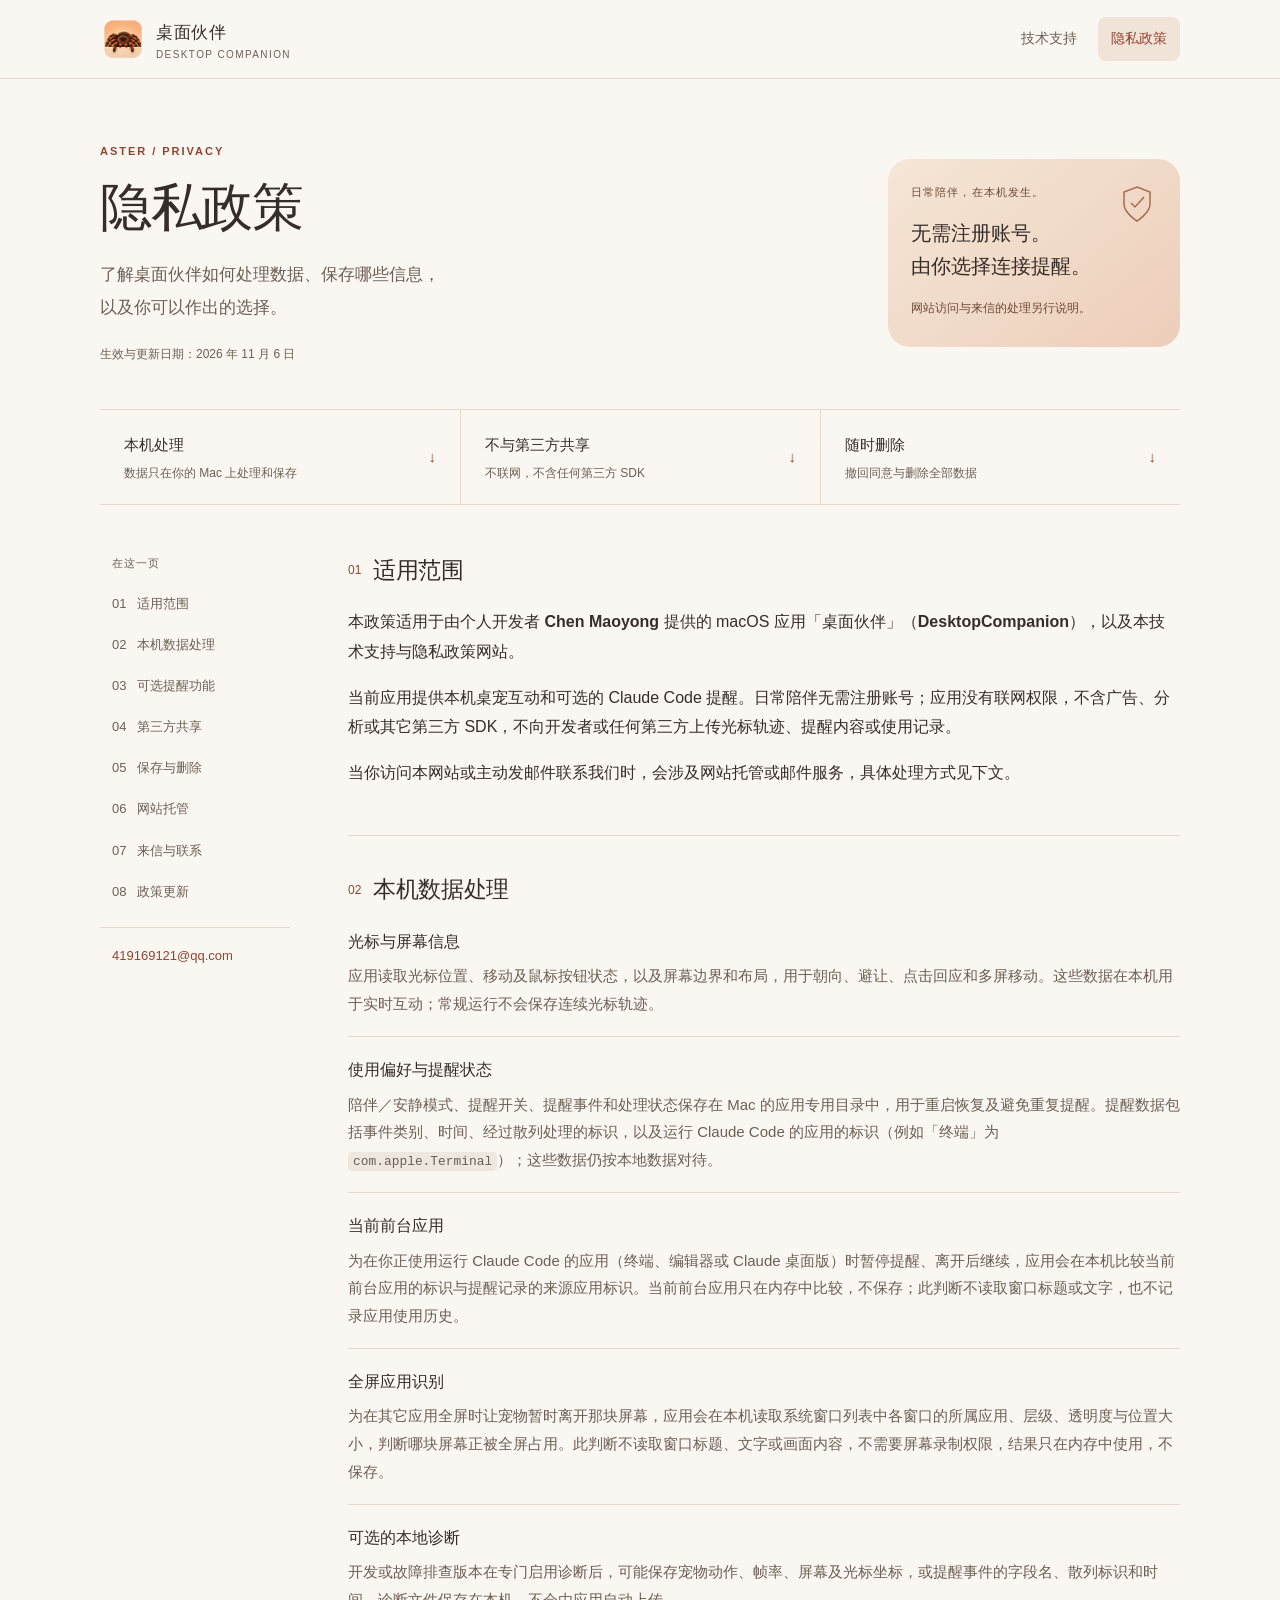
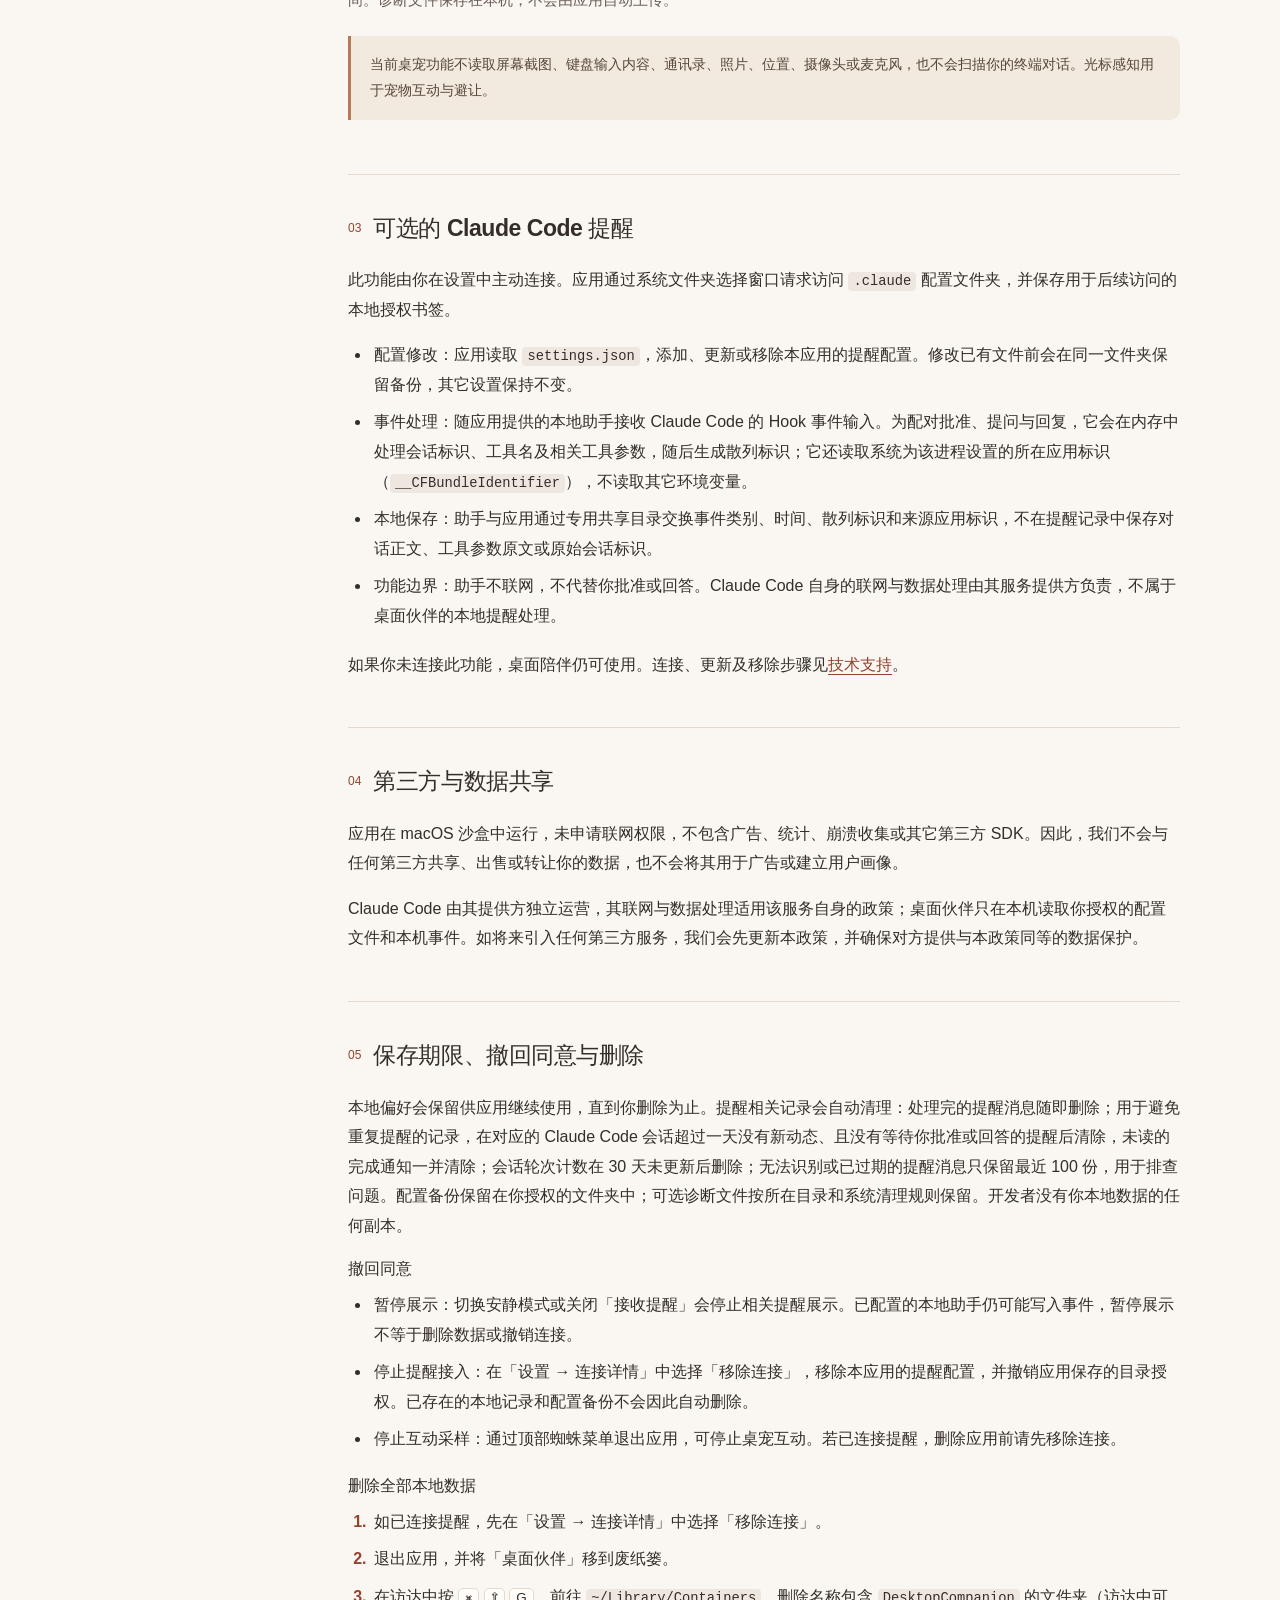
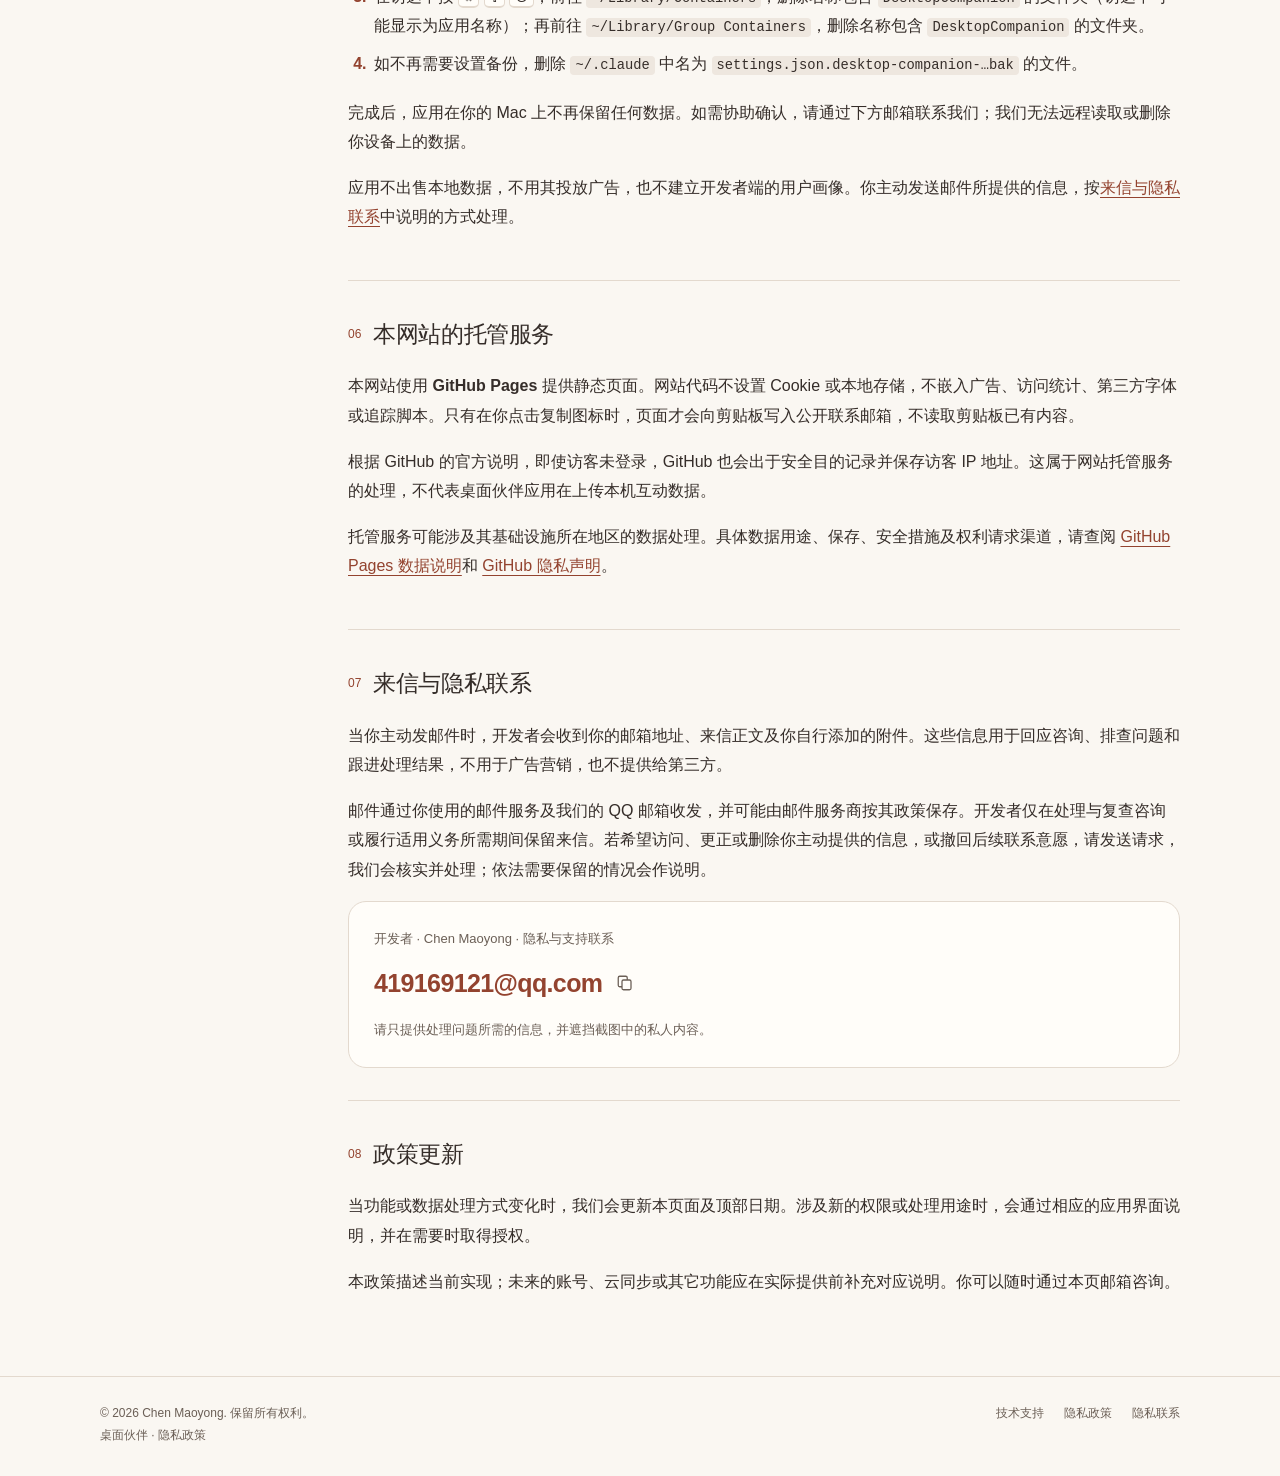
==== commit 82781e54: "【DesktopCompanionSupport】docs：隐私政策补充全屏应用识别 说明应用在本机读取系统窗口列表中各窗口的所属应用、层级、透明度与位置大小，判断哪块屏幕被全屏占用； 不读取窗口标题" ====
--- a/docs/privacy/index.html
+++ b/docs/privacy/index.html
@@ -66,6 +66,7 @@
                         <div><dt>光标与屏幕信息</dt><dd>应用读取光标位置、移动及鼠标按钮状态，以及屏幕边界和布局，用于朝向、避让、点击回应和多屏移动。这些数据在本机用于实时互动；常规运行不会保存连续光标轨迹。</dd></div>
                         <div><dt>使用偏好与提醒状态</dt><dd>陪伴／安静模式、提醒开关、提醒事件和处理状态保存在 Mac 的应用专用目录中，用于重启恢复及避免重复提醒。提醒数据包括事件类别、时间、经过散列处理的标识，以及运行 Claude Code 的应用的标识（例如「终端」为 <code>com.apple.Terminal</code>）；这些数据仍按本地数据对待。</dd></div>
                         <div><dt>当前前台应用</dt><dd>为在你正使用运行 Claude Code 的应用（终端、编辑器或 Claude 桌面版）时暂停提醒、离开后继续，应用会在本机比较当前前台应用的标识与提醒记录的来源应用标识。当前前台应用只在内存中比较，不保存；此判断不读取窗口标题或文字，也不记录应用使用历史。</dd></div>
+                        <div><dt>全屏应用识别</dt><dd>为在其它应用全屏时让宠物暂时离开那块屏幕，应用会在本机读取系统窗口列表中各窗口的所属应用、层级、透明度与位置大小，判断哪块屏幕正被全屏占用。此判断不读取窗口标题、文字或画面内容，不需要屏幕录制权限，结果只在内存中使用，不保存。</dd></div>
                         <div><dt>可选的本地诊断</dt><dd>开发或故障排查版本在专门启用诊断后，可能保存宠物动作、帧率、屏幕及光标坐标，或提醒事件的字段名、散列标识和时间。诊断文件保存在本机，不会由应用自动上传。</dd></div>
                     </dl>
                     <div class="note">当前桌宠功能不读取屏幕截图、键盘输入内容、通讯录、照片、位置、摄像头或麦克风，也不会扫描你的终端对话。光标感知用于宠物互动与避让。</div>
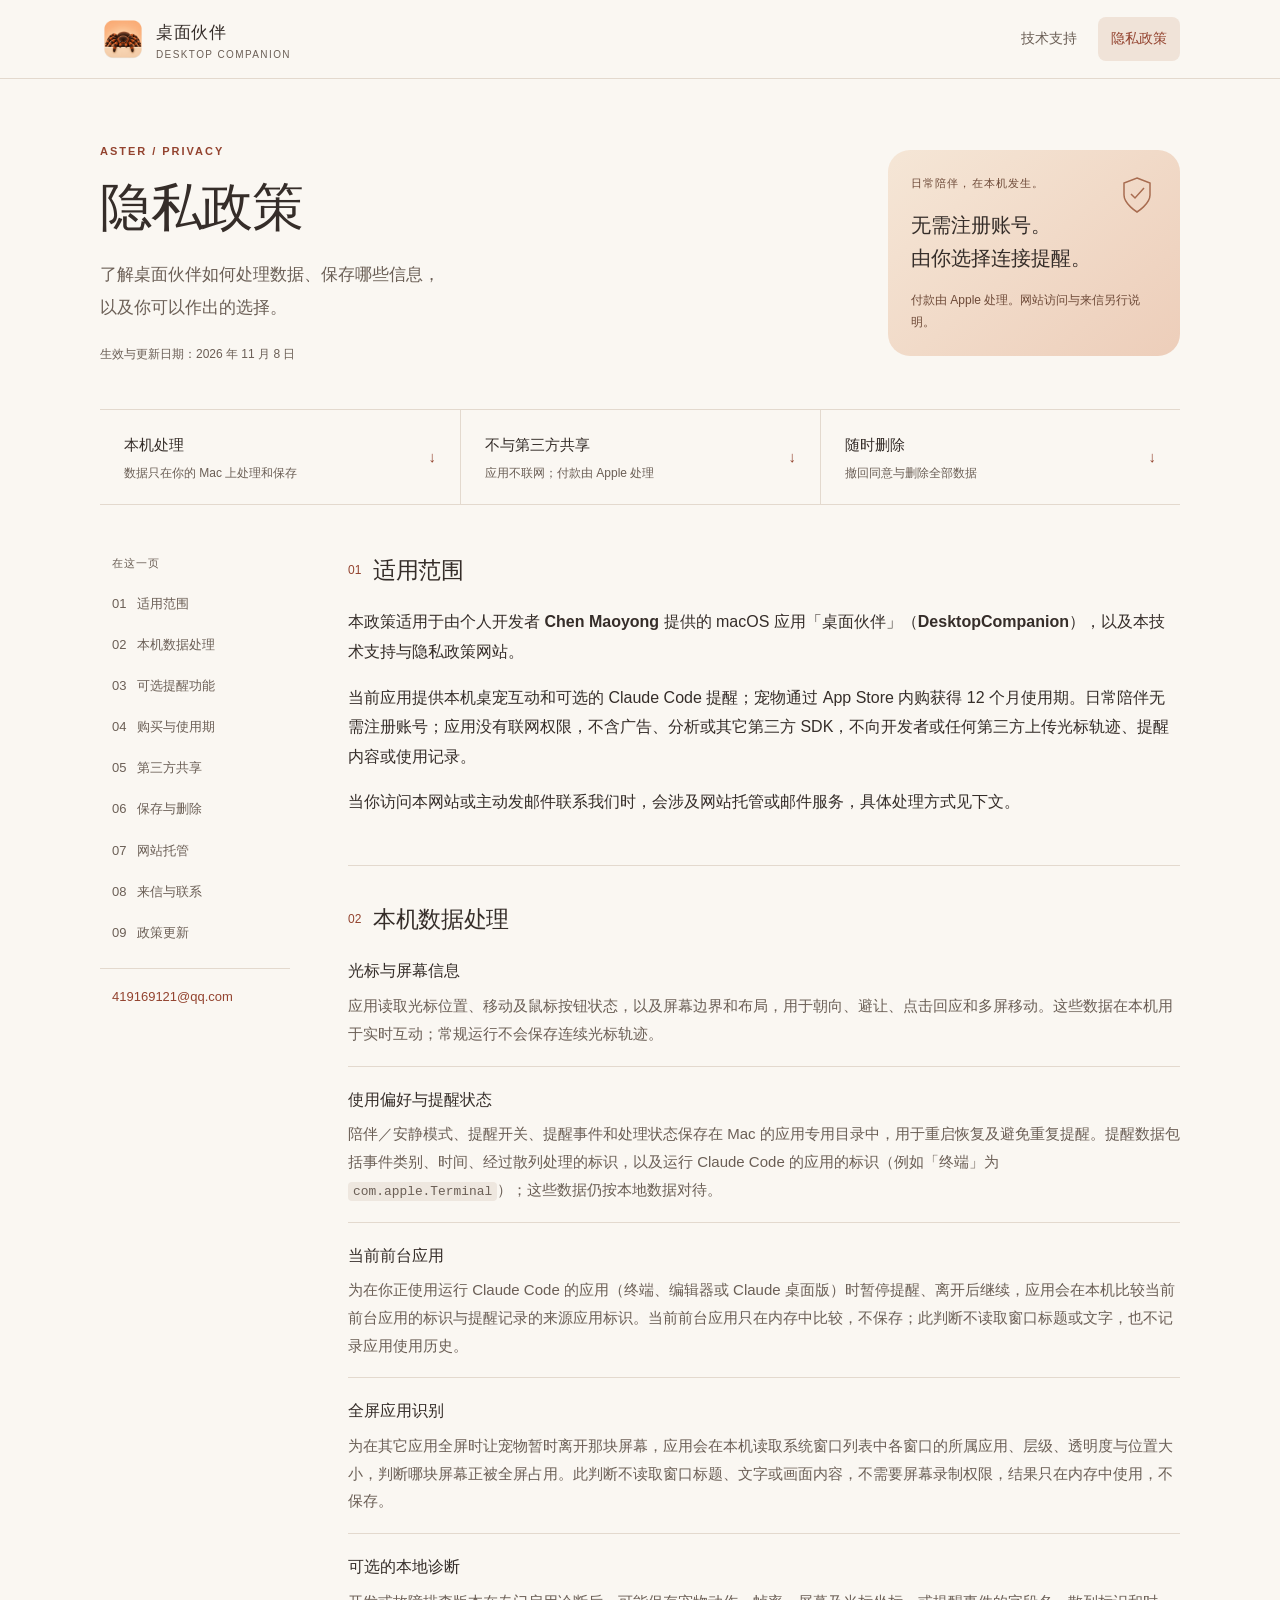
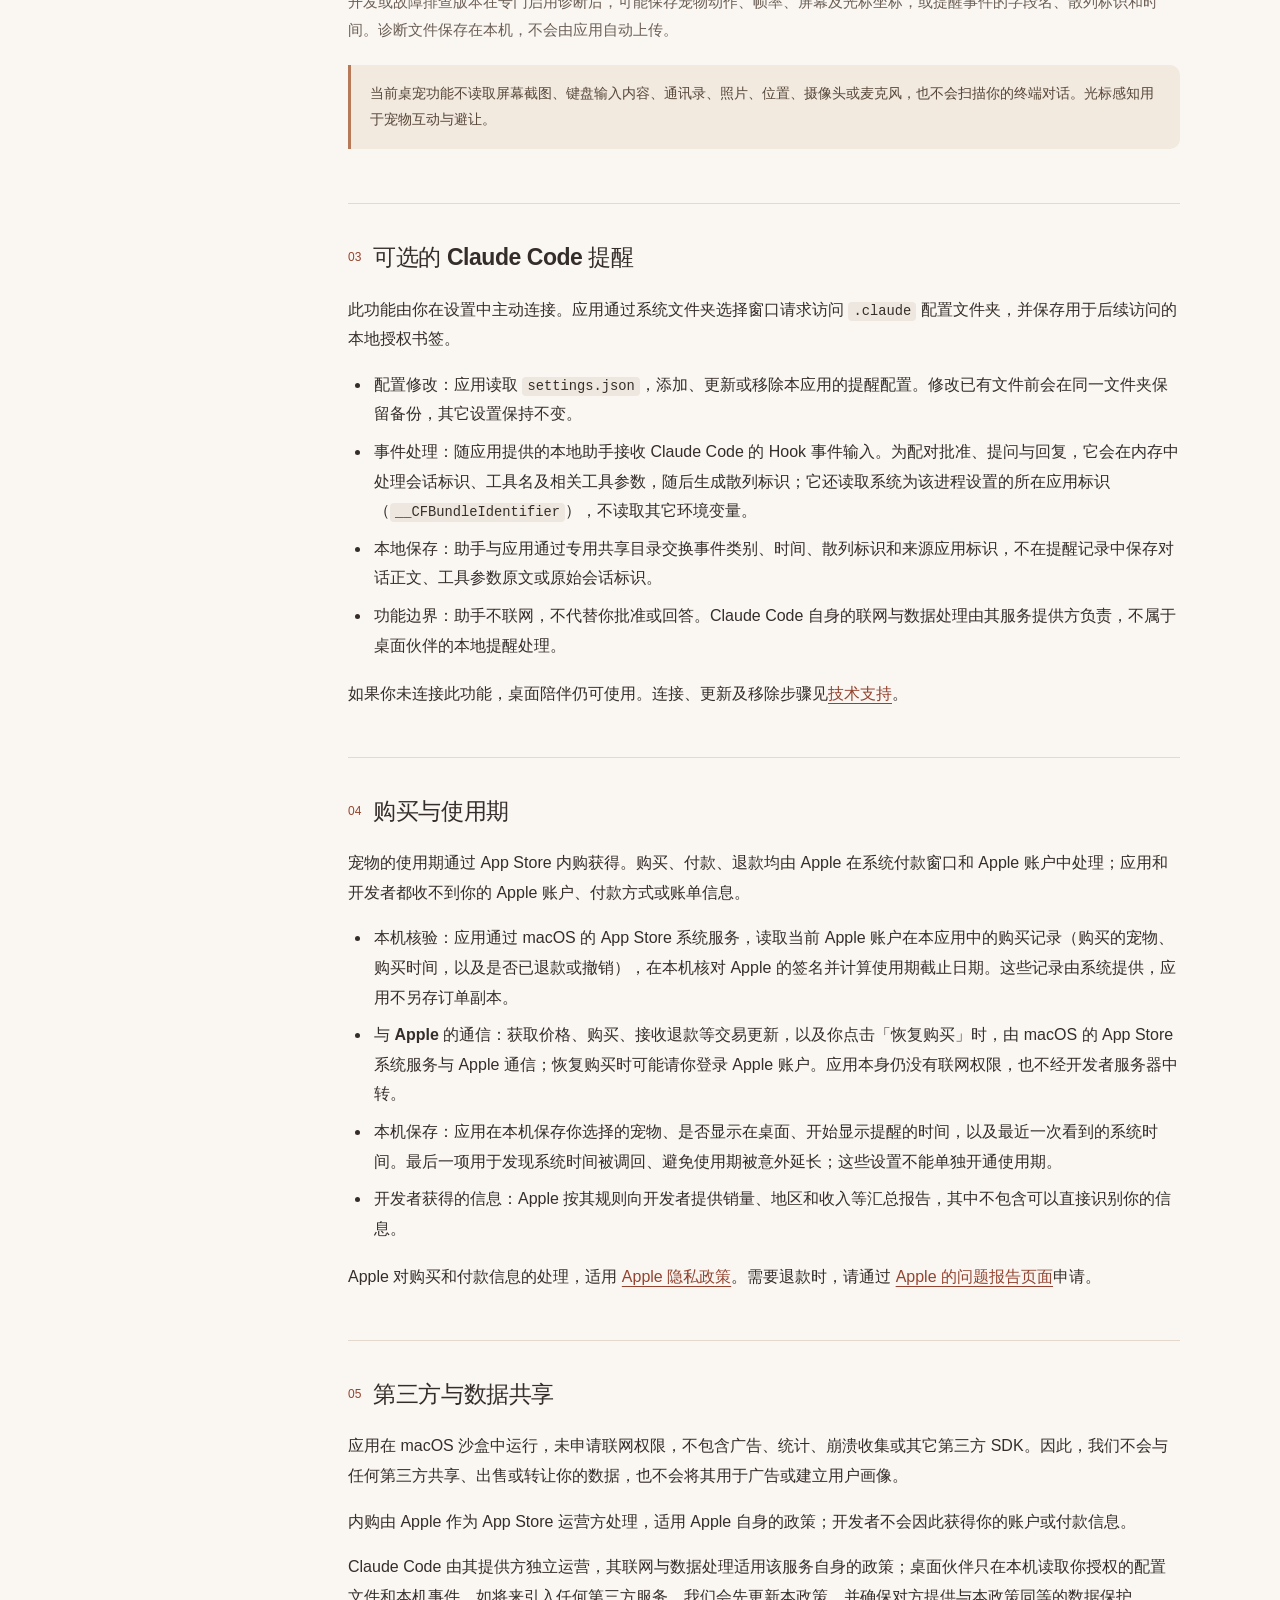
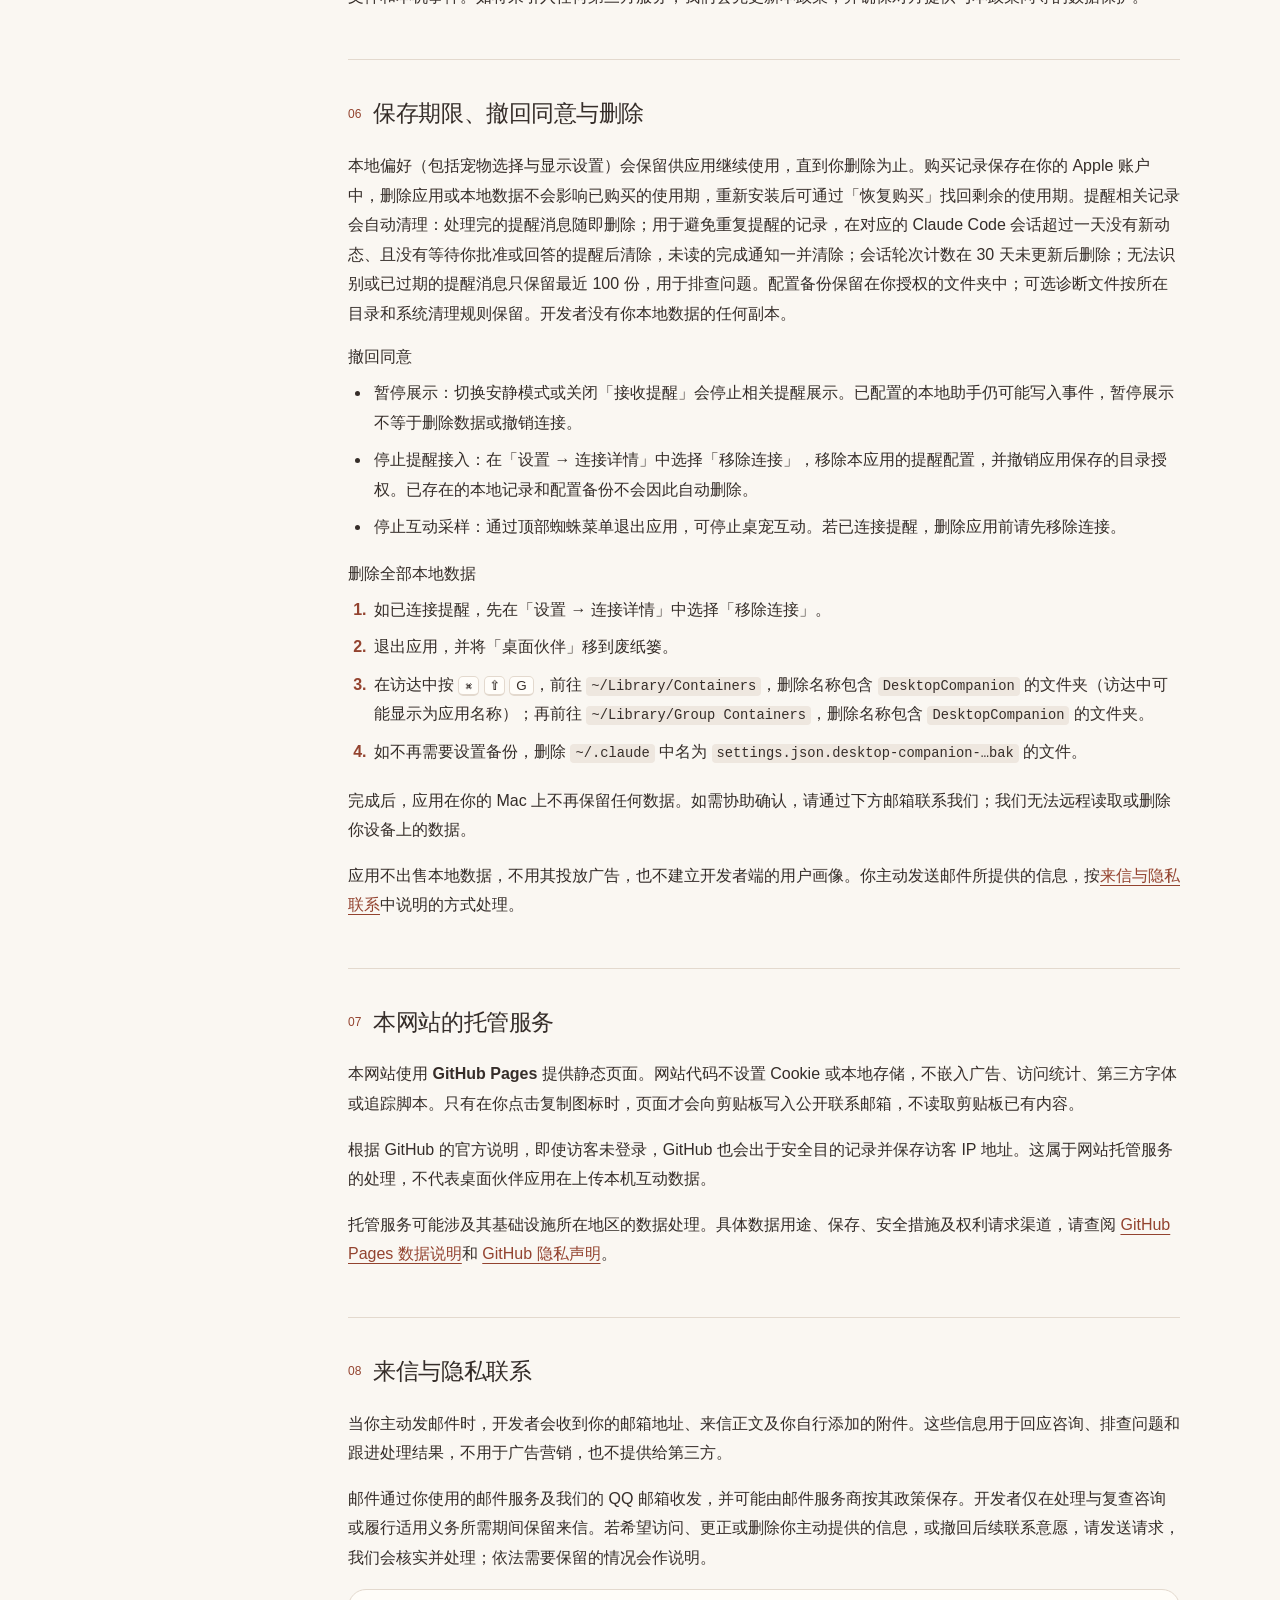
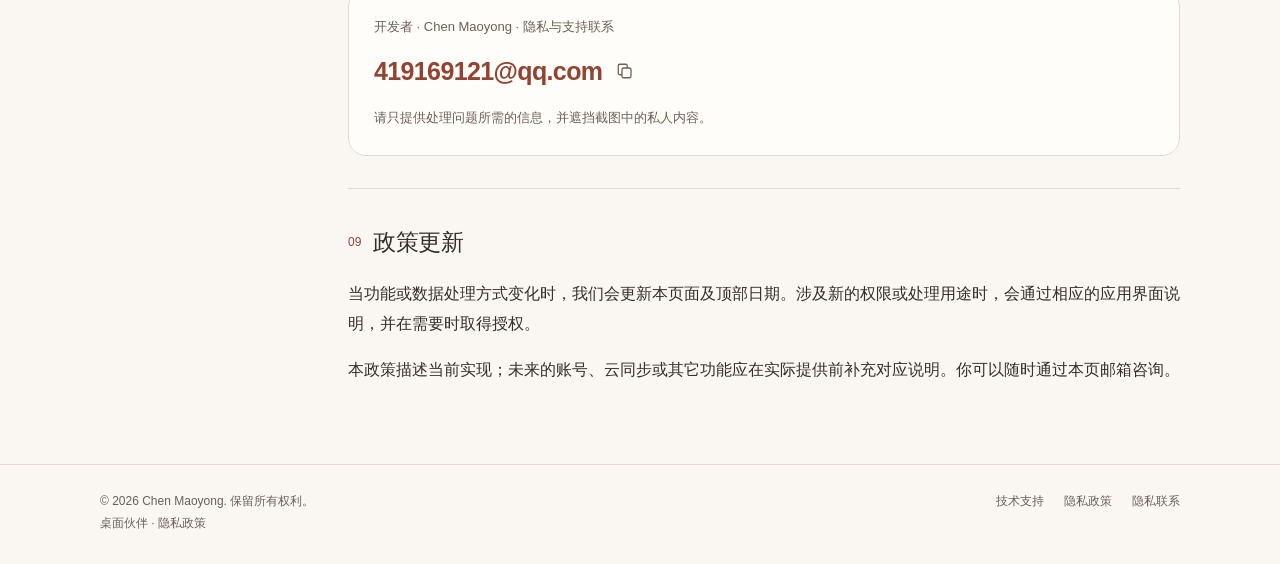
==== commit 8dfca1e8: "【DesktopCompanionSupport】docs：补充宠物内购的购买、恢复与隐私说明 - 隐私政策新增「购买与使用期」：付款与退款由 Apple 处理，本机核验签名，系统服务与 Apple " ====
--- a/docs/privacy/index.html
+++ b/docs/privacy/index.html
@@ -4,7 +4,7 @@
 <head>
     <meta charset="utf-8">
     <meta name="viewport" content="width=device-width, initial-scale=1">
-    <meta name="description" content="桌面伙伴（DesktopCompanion）隐私政策：本机处理的数据、可选 Claude Code 提醒、第三方共享、保存与删除、来信，以及 GitHub Pages 托管说明。">
+    <meta name="description" content="桌面伙伴（DesktopCompanion）隐私政策：本机处理的数据、可选 Claude Code 提醒、App Store 购买、第三方共享、保存与删除、来信，以及 GitHub Pages 托管说明。">
     <meta name="theme-color" content="#faf7f2" media="(prefers-color-scheme: light)">
     <meta name="theme-color" content="#1d1916" media="(prefers-color-scheme: dark)">
     <meta name="referrer" content="no-referrer">
@@ -26,18 +26,18 @@
                 <p class="eyebrow">ASTER / PRIVACY</p>
                 <h1>隐私政策</h1>
                 <p class="hero-copy">了解桌面伙伴如何处理数据、保存哪些信息，<br>以及你可以作出的选择。</p>
-                <p class="meta">生效与更新日期：2026 年 11 月 6 日</p>
+                <p class="meta">生效与更新日期：2026 年 11 月 8 日</p>
             </div>
             <aside class="hero-note" aria-label="隐私概览">
                 <svg class="seal" width="36" height="42" viewBox="0 0 36 42" fill="none" stroke="currentColor" stroke-width="1.5" aria-hidden="true"><path d="M18 3 31 8v12c0 9-13 17-13 17S5 29 5 20V8L18 3Z"/><path d="m12 19 4 4 9-10"/></svg>
                 <div class="note-label">日常陪伴，在本机发生。</div>
                 <strong>无需注册账号。<br>由你选择连接提醒。</strong>
-                <p>网站访问与来信的处理另行说明。</p>
+                <p>付款由 Apple 处理。网站访问与来信另行说明。</p>
             </aside>
         </div>
         <div class="quick-links" aria-label="政策摘要">
             <a class="quick-link" href="#local-data"><div><span>本机处理</span><small>数据只在你的 Mac 上处理和保存</small></div><span class="arrow" aria-hidden="true">↓</span></a>
-            <a class="quick-link" href="#sharing"><div><span>不与第三方共享</span><small>不联网，不含任何第三方 SDK</small></div><span class="arrow" aria-hidden="true">↓</span></a>
+            <a class="quick-link" href="#sharing"><div><span>不与第三方共享</span><small>应用不联网；付款由 Apple 处理</small></div><span class="arrow" aria-hidden="true">↓</span></a>
             <a class="quick-link" href="#deletion"><div><span>随时删除</span><small>撤回同意与删除全部数据</small></div><span class="arrow" aria-hidden="true">↓</span></a>
         </div>
         <div class="reading-layout">
@@ -46,18 +46,19 @@
                 <a href="#scope">01 &nbsp; 适用范围</a>
                 <a href="#local-data">02 &nbsp; 本机数据处理</a>
                 <a href="#reminders">03 &nbsp; 可选提醒功能</a>
-                <a href="#sharing">04 &nbsp; 第三方共享</a>
-                <a href="#choices">05 &nbsp; 保存与删除</a>
-                <a href="#website">06 &nbsp; 网站托管</a>
-                <a href="#contact">07 &nbsp; 来信与联系</a>
-                <a href="#updates">08 &nbsp; 政策更新</a>
+                <a href="#purchases">04 &nbsp; 购买与使用期</a>
+                <a href="#sharing">05 &nbsp; 第三方共享</a>
+                <a href="#choices">06 &nbsp; 保存与删除</a>
+                <a href="#website">07 &nbsp; 网站托管</a>
+                <a href="#contact">08 &nbsp; 来信与联系</a>
+                <a href="#updates">09 &nbsp; 政策更新</a>
                 <a class="toc-contact" href="mailto:419169121@qq.com?subject=%E6%A1%8C%E9%9D%A2%E4%BC%99%E4%BC%B4%20%E9%9A%90%E7%A7%81%E5%92%A8%E8%AF%A2">419169121@qq.com</a>
             </nav>
             <article class="document" aria-label="隐私政策正文">
                 <section id="scope" class="document-section" aria-labelledby="scope-title">
                     <div class="section-heading"><span class="section-number" aria-hidden="true">01</span><h2 id="scope-title">适用范围</h2></div>
                     <p>本政策适用于由个人开发者 <strong>Chen Maoyong</strong> 提供的 macOS 应用<strong>「桌面伙伴」（DesktopCompanion）</strong>，以及本技术支持与隐私政策网站。</p>
-                    <p>当前应用提供本机桌宠互动和可选的 Claude Code 提醒。日常陪伴无需注册账号；应用没有联网权限，不含广告、分析或其它第三方 SDK，不向开发者或任何第三方上传光标轨迹、提醒内容或使用记录。</p>
+                    <p>当前应用提供本机桌宠互动和可选的 Claude Code 提醒；宠物通过 App Store 内购获得 12 个月使用期。日常陪伴无需注册账号；应用没有联网权限，不含广告、分析或其它第三方 SDK，不向开发者或任何第三方上传光标轨迹、提醒内容或使用记录。</p>
                     <p>当你访问本网站或主动发邮件联系我们时，会涉及网站托管或邮件服务，具体处理方式见下文。</p>
                 </section>
                 <section id="local-data" class="document-section" aria-labelledby="local-data-title">
@@ -82,14 +83,26 @@
                     </ul>
                     <p>如果你未连接此功能，桌面陪伴仍可使用。连接、更新及移除步骤见<a href="../support/#reminders">技术支持</a>。</p>
                 </section>
+                <section id="purchases" class="document-section" aria-labelledby="purchases-title">
+                    <div class="section-heading"><span class="section-number" aria-hidden="true">04</span><h2 id="purchases-title">购买与使用期</h2></div>
+                    <p>宠物的使用期通过 App Store 内购获得。购买、付款、退款均由 Apple 在系统付款窗口和 Apple 账户中处理；应用和开发者都收不到你的 Apple 账户、付款方式或账单信息。</p>
+                    <ul>
+                        <li><strong>本机核验：</strong>应用通过 macOS 的 App Store 系统服务，读取当前 Apple 账户在本应用中的购买记录（购买的宠物、购买时间，以及是否已退款或撤销），在本机核对 Apple 的签名并计算使用期截止日期。这些记录由系统提供，应用不另存订单副本。</li>
+                        <li><strong>与 Apple 的通信：</strong>获取价格、购买、接收退款等交易更新，以及你点击「恢复购买」时，由 macOS 的 App Store 系统服务与 Apple 通信；恢复购买时可能请你登录 Apple 账户。应用本身仍没有联网权限，也不经开发者服务器中转。</li>
+                        <li><strong>本机保存：</strong>应用在本机保存你选择的宠物、是否显示在桌面、开始显示提醒的时间，以及最近一次看到的系统时间。最后一项用于发现系统时间被调回、避免使用期被意外延长；这些设置不能单独开通使用期。</li>
+                        <li><strong>开发者获得的信息：</strong>Apple 按其规则向开发者提供销量、地区和收入等汇总报告，其中不包含可以直接识别你的信息。</li>
+                    </ul>
+                    <p>Apple 对购买和付款信息的处理，适用 <a href="https://www.apple.com/legal/privacy/" rel="noreferrer">Apple 隐私政策</a>。需要退款时，请通过 <a href="https://reportaproblem.apple.com/" rel="noreferrer">Apple 的问题报告页面</a>申请。</p>
+                </section>
                 <section id="sharing" class="document-section" aria-labelledby="sharing-title">
-                    <div class="section-heading"><span class="section-number" aria-hidden="true">04</span><h2 id="sharing-title">第三方与数据共享</h2></div>
+                    <div class="section-heading"><span class="section-number" aria-hidden="true">05</span><h2 id="sharing-title">第三方与数据共享</h2></div>
                     <p>应用在 macOS 沙盒中运行，未申请联网权限，不包含广告、统计、崩溃收集或其它第三方 SDK。因此，<strong>我们不会与任何第三方共享、出售或转让你的数据</strong>，也不会将其用于广告或建立用户画像。</p>
+                    <p>内购由 Apple 作为 App Store 运营方处理，适用 Apple 自身的政策；开发者不会因此获得你的账户或付款信息。</p>
                     <p>Claude Code 由其提供方独立运营，其联网与数据处理适用该服务自身的政策；桌面伙伴只在本机读取你授权的配置文件和本机事件。如将来引入任何第三方服务，我们会先更新本政策，并确保对方提供与本政策同等的数据保护。</p>
                 </section>
                 <section id="choices" class="document-section" aria-labelledby="choices-title">
-                    <div class="section-heading"><span class="section-number" aria-hidden="true">05</span><h2 id="choices-title">保存期限、撤回同意与删除</h2></div>
-                    <p>本地偏好会保留供应用继续使用，直到你删除为止。提醒相关记录会自动清理：处理完的提醒消息随即删除；用于避免重复提醒的记录，在对应的 Claude Code 会话超过一天没有新动态、且没有等待你批准或回答的提醒后清除，未读的完成通知一并清除；会话轮次计数在 30 天未更新后删除；无法识别或已过期的提醒消息只保留最近 100 份，用于排查问题。配置备份保留在你授权的文件夹中；可选诊断文件按所在目录和系统清理规则保留。开发者没有你本地数据的任何副本。</p>
+                    <div class="section-heading"><span class="section-number" aria-hidden="true">06</span><h2 id="choices-title">保存期限、撤回同意与删除</h2></div>
+                    <p>本地偏好（包括宠物选择与显示设置）会保留供应用继续使用，直到你删除为止。购买记录保存在你的 Apple 账户中，删除应用或本地数据不会影响已购买的使用期，重新安装后可通过「恢复购买」找回剩余的使用期。提醒相关记录会自动清理：处理完的提醒消息随即删除；用于避免重复提醒的记录，在对应的 Claude Code 会话超过一天没有新动态、且没有等待你批准或回答的提醒后清除，未读的完成通知一并清除；会话轮次计数在 30 天未更新后删除；无法识别或已过期的提醒消息只保留最近 100 份，用于排查问题。配置备份保留在你授权的文件夹中；可选诊断文件按所在目录和系统清理规则保留。开发者没有你本地数据的任何副本。</p>
                     <h3>撤回同意</h3>
                     <ul>
                         <li><strong>暂停展示：</strong>切换安静模式或关闭「接收提醒」会停止相关提醒展示。已配置的本地助手仍可能写入事件，暂停展示不等于删除数据或撤销连接。</li>
@@ -107,13 +120,13 @@
                     <p>应用不出售本地数据，不用其投放广告，也不建立开发者端的用户画像。你主动发送邮件所提供的信息，按<a href="#contact">来信与隐私联系</a>中说明的方式处理。</p>
                 </section>
                 <section id="website" class="document-section" aria-labelledby="website-title">
-                    <div class="section-heading"><span class="section-number" aria-hidden="true">06</span><h2 id="website-title">本网站的托管服务</h2></div>
+                    <div class="section-heading"><span class="section-number" aria-hidden="true">07</span><h2 id="website-title">本网站的托管服务</h2></div>
                     <p>本网站使用 <strong>GitHub Pages</strong> 提供静态页面。网站代码不设置 Cookie 或本地存储，不嵌入广告、访问统计、第三方字体或追踪脚本。只有在你点击复制图标时，页面才会向剪贴板写入公开联系邮箱，不读取剪贴板已有内容。</p>
                     <p>根据 GitHub 的官方说明，即使访客未登录，GitHub 也会出于安全目的记录并保存访客 IP 地址。这属于网站托管服务的处理，不代表桌面伙伴应用在上传本机互动数据。</p>
                     <p>托管服务可能涉及其基础设施所在地区的数据处理。具体数据用途、保存、安全措施及权利请求渠道，请查阅 <a href="https://docs.github.com/en/pages/getting-started-with-github-pages/what-is-github-pages#data-collection" rel="noreferrer">GitHub Pages 数据说明</a>和 <a href="https://docs.github.com/en/site-policy/privacy-policies/github-general-privacy-statement" rel="noreferrer">GitHub 隐私声明</a>。</p>
                 </section>
                 <section id="contact" class="document-section" aria-labelledby="contact-title">
-                    <div class="section-heading"><span class="section-number" aria-hidden="true">07</span><h2 id="contact-title">来信与隐私联系</h2></div>
+                    <div class="section-heading"><span class="section-number" aria-hidden="true">08</span><h2 id="contact-title">来信与隐私联系</h2></div>
                     <p>当你主动发邮件时，开发者会收到你的邮箱地址、来信正文及你自行添加的附件。这些信息用于回应咨询、排查问题和跟进处理结果，不用于广告营销，也不提供给第三方。</p>
                     <p>邮件通过你使用的邮件服务及我们的 QQ 邮箱收发，并可能由邮件服务商按其政策保存。开发者仅在处理与复查咨询或履行适用义务所需期间保留来信。若希望访问、更正或删除你主动提供的信息，或撤回后续联系意愿，请发送请求，我们会核实并处理；依法需要保留的情况会作说明。</p>
                     <div class="contact-panel">
@@ -123,7 +136,7 @@
                     </div>
                 </section>
                 <section id="updates" class="document-section" aria-labelledby="updates-title">
-                    <div class="section-heading"><span class="section-number" aria-hidden="true">08</span><h2 id="updates-title">政策更新</h2></div>
+                    <div class="section-heading"><span class="section-number" aria-hidden="true">09</span><h2 id="updates-title">政策更新</h2></div>
                     <p>当功能或数据处理方式变化时，我们会更新本页面及顶部日期。涉及新的权限或处理用途时，会通过相应的应用界面说明，并在需要时取得授权。</p>
                     <p>本政策描述当前实现；未来的账号、云同步或其它功能应在实际提供前补充对应说明。你可以随时通过本页邮箱咨询。</p>
                 </section>
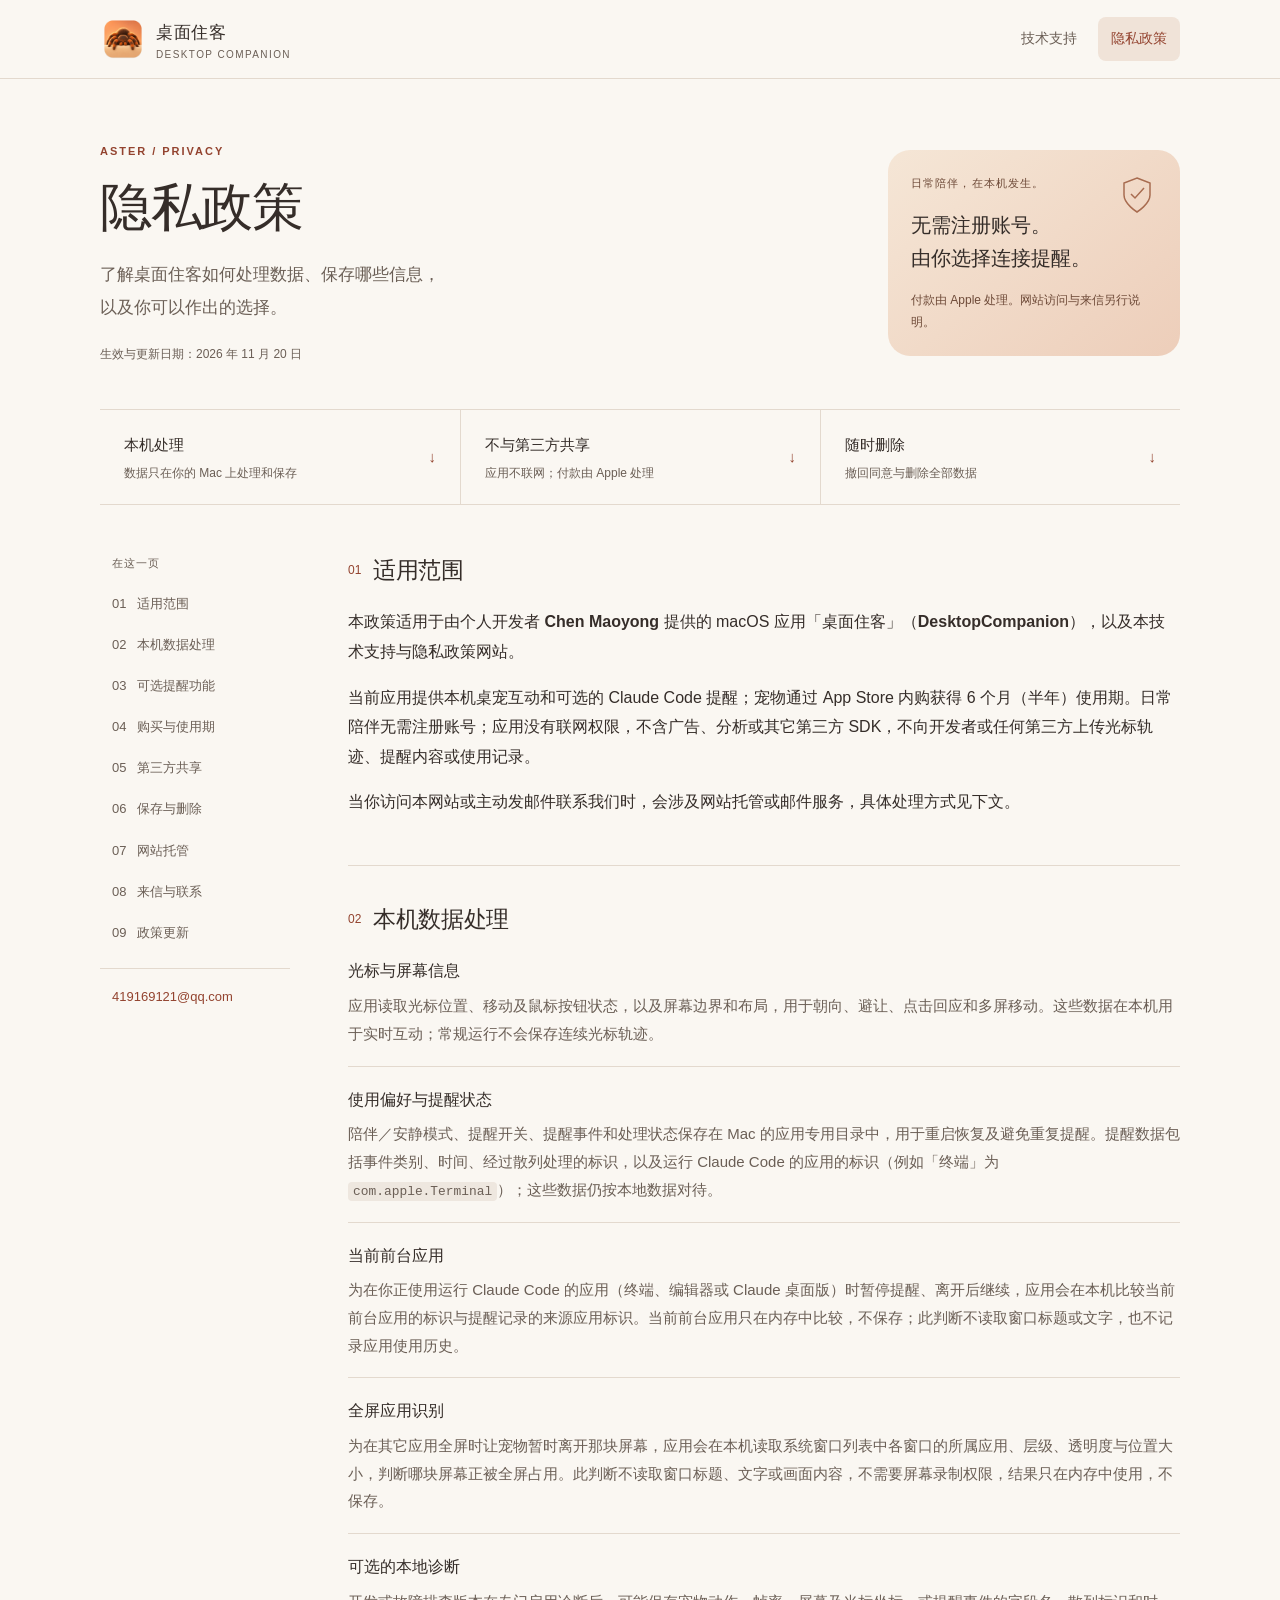
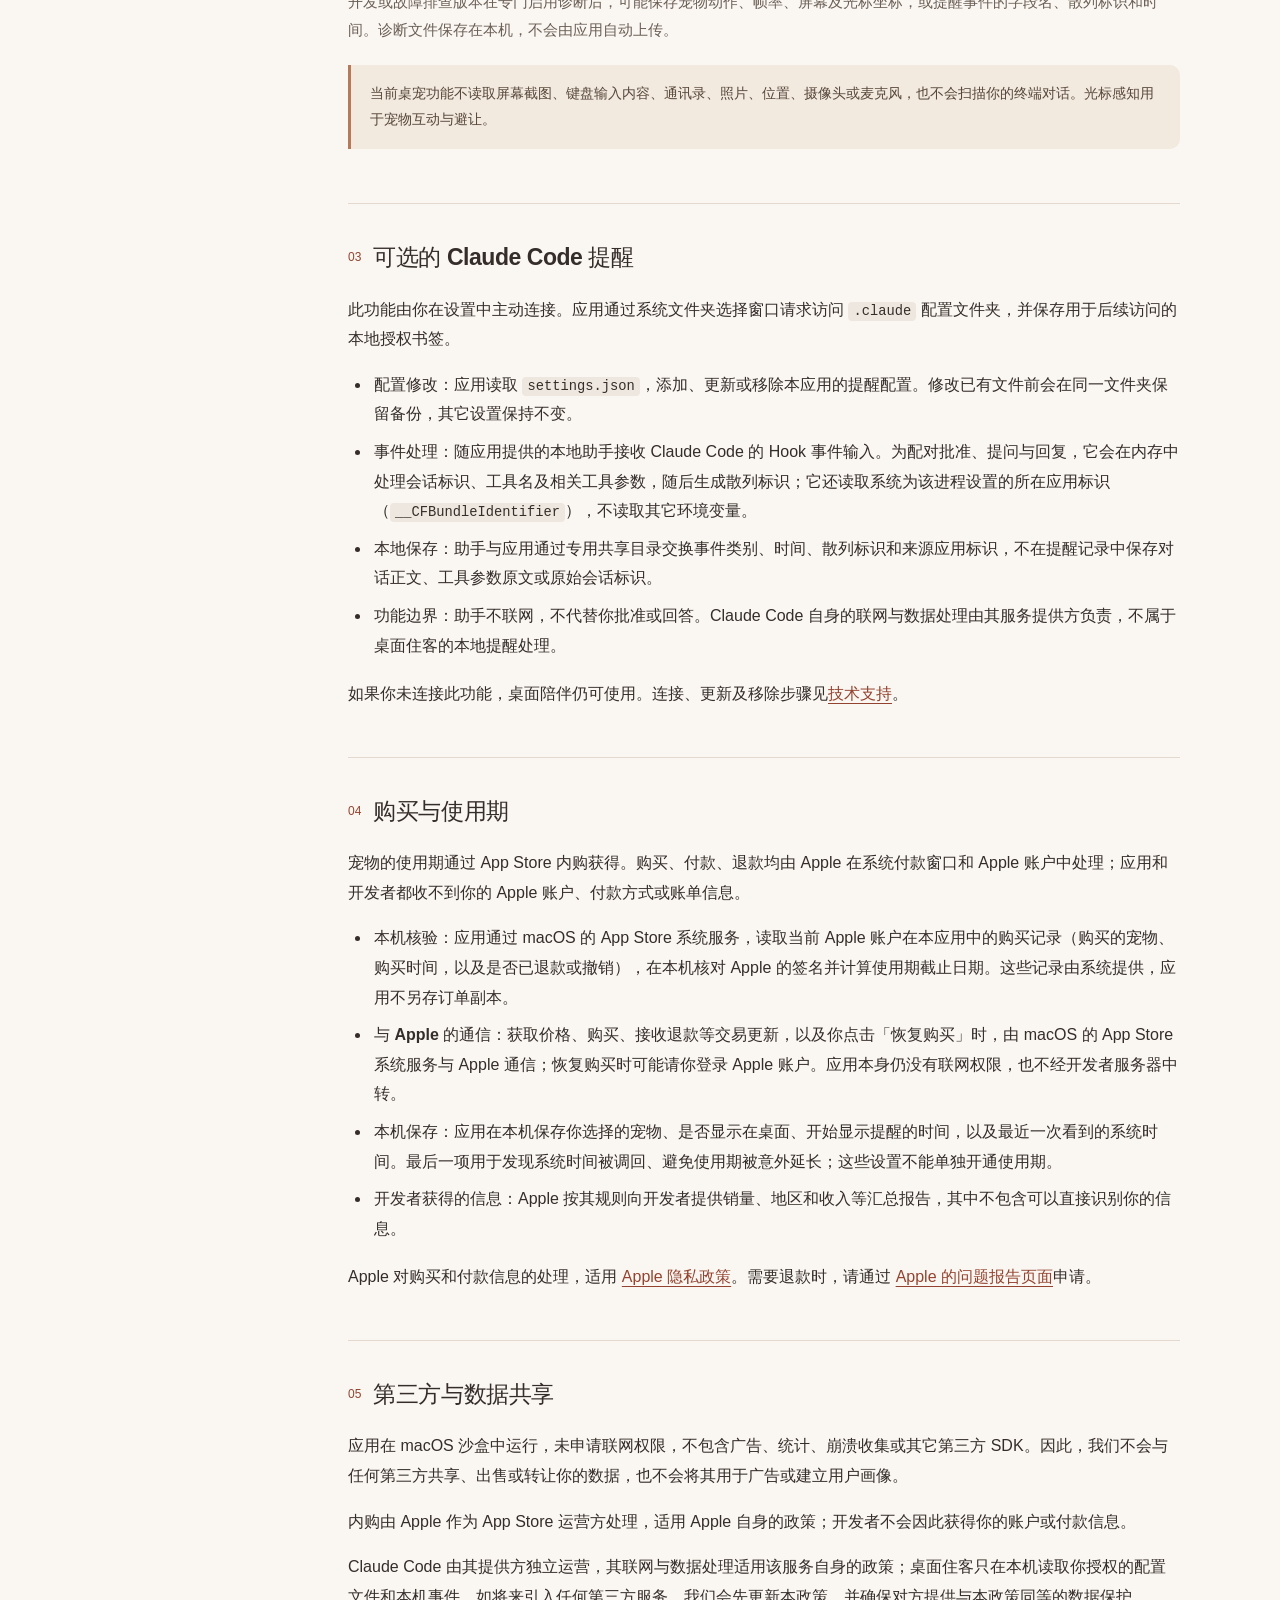
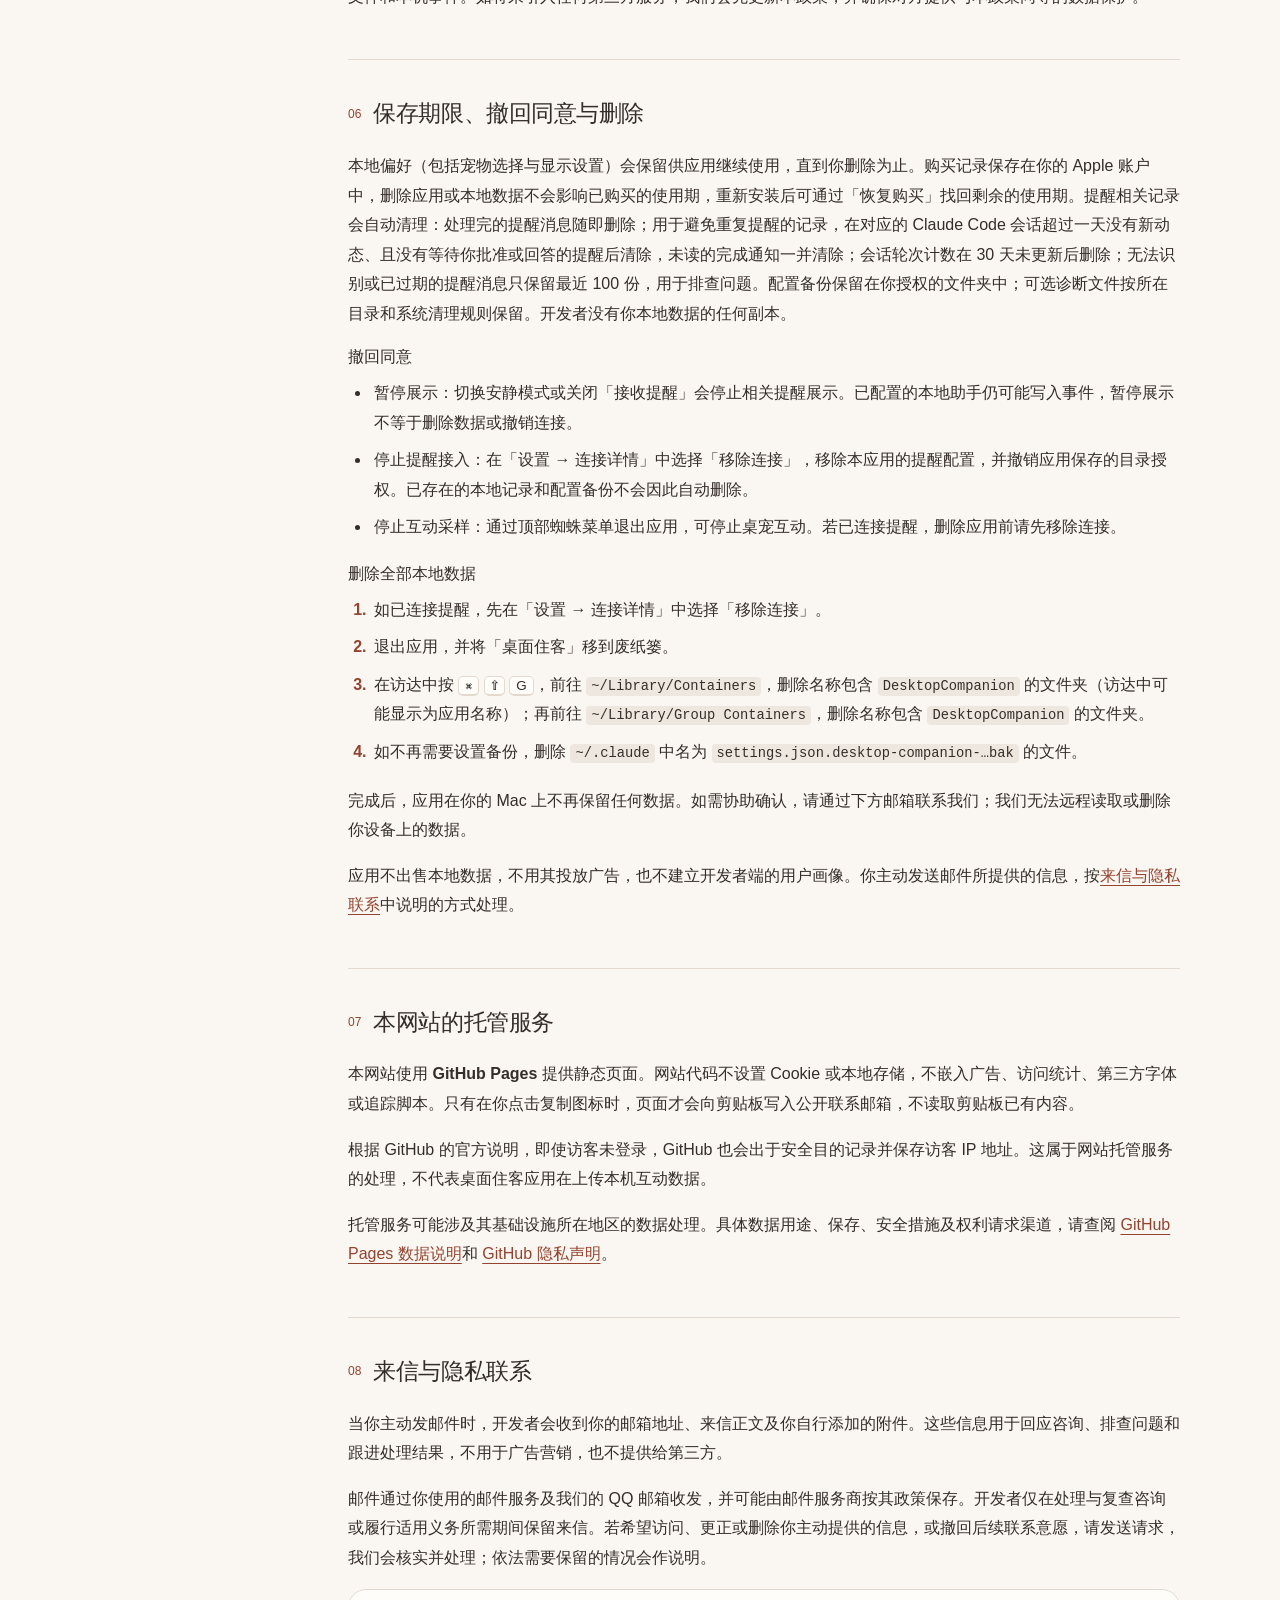
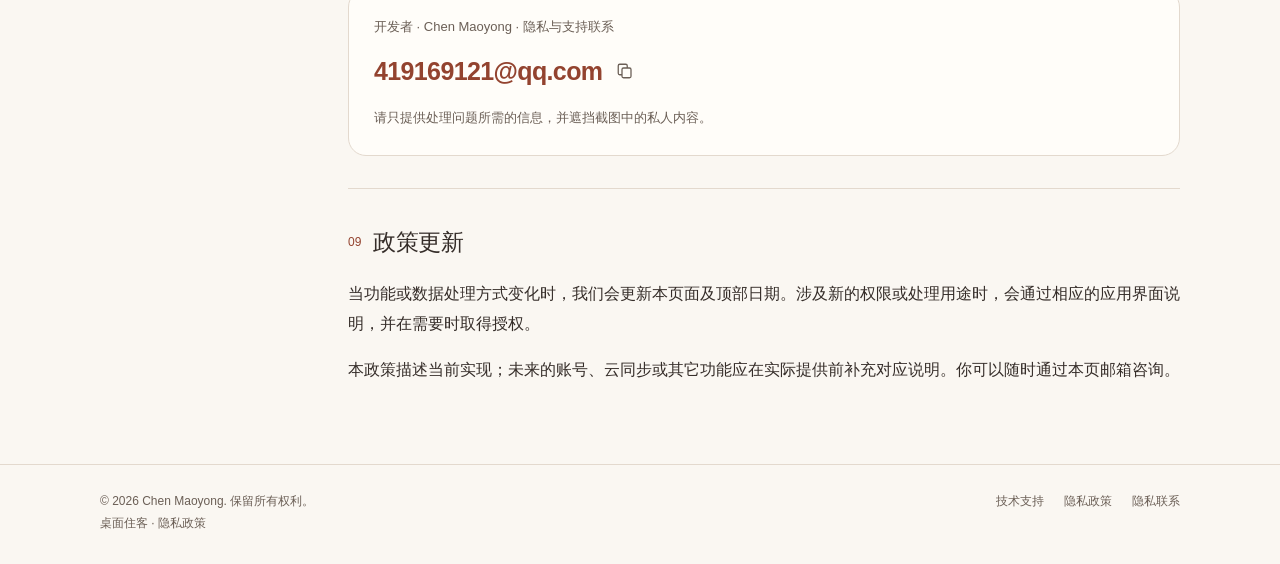
==== commit e41d020a: "【DesktopCompanionSupport】docs：应用改名桌面住客、宠物中文名蛛宝，使用期改为半年 - 应用名「桌面伙伴」在 App Store Connect 冲突，全站改为「桌面住客」；" ====
--- a/docs/privacy/index.html
+++ b/docs/privacy/index.html
@@ -4,11 +4,11 @@
 <head>
     <meta charset="utf-8">
     <meta name="viewport" content="width=device-width, initial-scale=1">
-    <meta name="description" content="桌面伙伴（DesktopCompanion）隐私政策：本机处理的数据、可选 Claude Code 提醒、App Store 购买、第三方共享、保存与删除、来信，以及 GitHub Pages 托管说明。">
+    <meta name="description" content="桌面住客（DesktopCompanion）隐私政策：本机处理的数据、可选 Claude Code 提醒、App Store 购买、第三方共享、保存与删除、来信，以及 GitHub Pages 托管说明。">
     <meta name="theme-color" content="#faf7f2" media="(prefers-color-scheme: light)">
     <meta name="theme-color" content="#1d1916" media="(prefers-color-scheme: dark)">
     <meta name="referrer" content="no-referrer">
-    <title>隐私政策 · 桌面伙伴</title>
+    <title>隐私政策 · 桌面住客</title>
     <link rel="canonical" href="https://chenmy.github.io/desktop-companion-support/privacy/">
     <link rel="icon" type="image/png" href="../assets/favicon.png">
     <link rel="stylesheet" href="../assets/site.css">
@@ -17,7 +17,7 @@
 <body>
     <a class="skip-link" href="#main">跳到主要内容</a>
     <header class="site-header"><div class="container header-inner">
-        <a class="brand" href="../support/" aria-label="桌面伙伴帮助首页"><img src="../assets/app-icon.png" alt="" width="46" height="46"><div><strong>桌面伙伴</strong><span>DESKTOP COMPANION</span></div></a>
+        <a class="brand" href="../support/" aria-label="桌面住客帮助首页"><img src="../assets/app-icon.png" alt="" width="46" height="46"><div><strong>桌面住客</strong><span>DESKTOP COMPANION</span></div></a>
         <nav class="primary-nav" aria-label="网站导航"><a href="../support/">技术支持</a><a href="./" aria-current="page">隐私政策</a></nav>
     </div></header>
     <main id="main" class="container" tabindex="-1">
@@ -25,8 +25,8 @@
             <div>
                 <p class="eyebrow">ASTER / PRIVACY</p>
                 <h1>隐私政策</h1>
-                <p class="hero-copy">了解桌面伙伴如何处理数据、保存哪些信息，<br>以及你可以作出的选择。</p>
-                <p class="meta">生效与更新日期：2026 年 11 月 8 日</p>
+                <p class="hero-copy">了解桌面住客如何处理数据、保存哪些信息，<br>以及你可以作出的选择。</p>
+                <p class="meta">生效与更新日期：2026 年 11 月 20 日</p>
             </div>
             <aside class="hero-note" aria-label="隐私概览">
                 <svg class="seal" width="36" height="42" viewBox="0 0 36 42" fill="none" stroke="currentColor" stroke-width="1.5" aria-hidden="true"><path d="M18 3 31 8v12c0 9-13 17-13 17S5 29 5 20V8L18 3Z"/><path d="m12 19 4 4 9-10"/></svg>
@@ -57,8 +57,8 @@
             <article class="document" aria-label="隐私政策正文">
                 <section id="scope" class="document-section" aria-labelledby="scope-title">
                     <div class="section-heading"><span class="section-number" aria-hidden="true">01</span><h2 id="scope-title">适用范围</h2></div>
-                    <p>本政策适用于由个人开发者 <strong>Chen Maoyong</strong> 提供的 macOS 应用<strong>「桌面伙伴」（DesktopCompanion）</strong>，以及本技术支持与隐私政策网站。</p>
-                    <p>当前应用提供本机桌宠互动和可选的 Claude Code 提醒；宠物通过 App Store 内购获得 12 个月使用期。日常陪伴无需注册账号；应用没有联网权限，不含广告、分析或其它第三方 SDK，不向开发者或任何第三方上传光标轨迹、提醒内容或使用记录。</p>
+                    <p>本政策适用于由个人开发者 <strong>Chen Maoyong</strong> 提供的 macOS 应用<strong>「桌面住客」（DesktopCompanion）</strong>，以及本技术支持与隐私政策网站。</p>
+                    <p>当前应用提供本机桌宠互动和可选的 Claude Code 提醒；宠物通过 App Store 内购获得 6 个月（半年）使用期。日常陪伴无需注册账号；应用没有联网权限，不含广告、分析或其它第三方 SDK，不向开发者或任何第三方上传光标轨迹、提醒内容或使用记录。</p>
                     <p>当你访问本网站或主动发邮件联系我们时，会涉及网站托管或邮件服务，具体处理方式见下文。</p>
                 </section>
                 <section id="local-data" class="document-section" aria-labelledby="local-data-title">
@@ -79,7 +79,7 @@
                         <li><strong>配置修改：</strong>应用读取 <code>settings.json</code>，添加、更新或移除本应用的提醒配置。修改已有文件前会在同一文件夹保留备份，其它设置保持不变。</li>
                         <li><strong>事件处理：</strong>随应用提供的本地助手接收 Claude Code 的 Hook 事件输入。为配对批准、提问与回复，它会在内存中处理会话标识、工具名及相关工具参数，随后生成散列标识；它还读取系统为该进程设置的所在应用标识（<code>__CFBundleIdentifier</code>），不读取其它环境变量。</li>
                         <li><strong>本地保存：</strong>助手与应用通过专用共享目录交换事件类别、时间、散列标识和来源应用标识，不在提醒记录中保存对话正文、工具参数原文或原始会话标识。</li>
-                        <li><strong>功能边界：</strong>助手不联网，不代替你批准或回答。Claude Code 自身的联网与数据处理由其服务提供方负责，不属于桌面伙伴的本地提醒处理。</li>
+                        <li><strong>功能边界：</strong>助手不联网，不代替你批准或回答。Claude Code 自身的联网与数据处理由其服务提供方负责，不属于桌面住客的本地提醒处理。</li>
                     </ul>
                     <p>如果你未连接此功能，桌面陪伴仍可使用。连接、更新及移除步骤见<a href="../support/#reminders">技术支持</a>。</p>
                 </section>
@@ -98,7 +98,7 @@
                     <div class="section-heading"><span class="section-number" aria-hidden="true">05</span><h2 id="sharing-title">第三方与数据共享</h2></div>
                     <p>应用在 macOS 沙盒中运行，未申请联网权限，不包含广告、统计、崩溃收集或其它第三方 SDK。因此，<strong>我们不会与任何第三方共享、出售或转让你的数据</strong>，也不会将其用于广告或建立用户画像。</p>
                     <p>内购由 Apple 作为 App Store 运营方处理，适用 Apple 自身的政策；开发者不会因此获得你的账户或付款信息。</p>
-                    <p>Claude Code 由其提供方独立运营，其联网与数据处理适用该服务自身的政策；桌面伙伴只在本机读取你授权的配置文件和本机事件。如将来引入任何第三方服务，我们会先更新本政策，并确保对方提供与本政策同等的数据保护。</p>
+                    <p>Claude Code 由其提供方独立运营，其联网与数据处理适用该服务自身的政策；桌面住客只在本机读取你授权的配置文件和本机事件。如将来引入任何第三方服务，我们会先更新本政策，并确保对方提供与本政策同等的数据保护。</p>
                 </section>
                 <section id="choices" class="document-section" aria-labelledby="choices-title">
                     <div class="section-heading"><span class="section-number" aria-hidden="true">06</span><h2 id="choices-title">保存期限、撤回同意与删除</h2></div>
@@ -112,7 +112,7 @@
                     <h3 id="deletion">删除全部本地数据</h3>
                     <ol class="steps">
                         <li>如已连接提醒，先在「设置 → 连接详情」中选择「移除连接」。</li>
-                        <li>退出应用，并将「桌面伙伴」移到废纸篓。</li>
+                        <li>退出应用，并将「桌面住客」移到废纸篓。</li>
                         <li>在访达中按 <kbd>⌘</kbd> <kbd>⇧</kbd> <kbd>G</kbd>，前往 <code>~/Library/Containers</code>，删除名称包含 <code>DesktopCompanion</code> 的文件夹（访达中可能显示为应用名称）；再前往 <code>~/Library/Group Containers</code>，删除名称包含 <code>DesktopCompanion</code> 的文件夹。</li>
                         <li>如不再需要设置备份，删除 <code>~/.claude</code> 中名为 <code>settings.json.desktop-companion-…bak</code> 的文件。</li>
                     </ol>
@@ -122,7 +122,7 @@
                 <section id="website" class="document-section" aria-labelledby="website-title">
                     <div class="section-heading"><span class="section-number" aria-hidden="true">07</span><h2 id="website-title">本网站的托管服务</h2></div>
                     <p>本网站使用 <strong>GitHub Pages</strong> 提供静态页面。网站代码不设置 Cookie 或本地存储，不嵌入广告、访问统计、第三方字体或追踪脚本。只有在你点击复制图标时，页面才会向剪贴板写入公开联系邮箱，不读取剪贴板已有内容。</p>
-                    <p>根据 GitHub 的官方说明，即使访客未登录，GitHub 也会出于安全目的记录并保存访客 IP 地址。这属于网站托管服务的处理，不代表桌面伙伴应用在上传本机互动数据。</p>
+                    <p>根据 GitHub 的官方说明，即使访客未登录，GitHub 也会出于安全目的记录并保存访客 IP 地址。这属于网站托管服务的处理，不代表桌面住客应用在上传本机互动数据。</p>
                     <p>托管服务可能涉及其基础设施所在地区的数据处理。具体数据用途、保存、安全措施及权利请求渠道，请查阅 <a href="https://docs.github.com/en/pages/getting-started-with-github-pages/what-is-github-pages#data-collection" rel="noreferrer">GitHub Pages 数据说明</a>和 <a href="https://docs.github.com/en/site-policy/privacy-policies/github-general-privacy-statement" rel="noreferrer">GitHub 隐私声明</a>。</p>
                 </section>
                 <section id="contact" class="document-section" aria-labelledby="contact-title">
@@ -143,6 +143,6 @@
             </article>
         </div>
     </main>
-    <footer class="site-footer"><div class="container footer-inner"><div><p>© 2026 Chen Maoyong. 保留所有权利。</p><p>桌面伙伴 · 隐私政策</p></div><nav class="footer-links" aria-label="页脚导航"><a href="../support/">技术支持</a><a href="./">隐私政策</a><a href="#contact">隐私联系</a></nav></div></footer>
+    <footer class="site-footer"><div class="container footer-inner"><div><p>© 2026 Chen Maoyong. 保留所有权利。</p><p>桌面住客 · 隐私政策</p></div><nav class="footer-links" aria-label="页脚导航"><a href="../support/">技术支持</a><a href="./">隐私政策</a><a href="#contact">隐私联系</a></nav></div></footer>
 </body>
 </html>
--- a/docs/assets/site.css
+++ b/docs/assets/site.css
@@ -1,4 +1,4 @@
-/* 桌面伙伴支持站：静态共享样式，兼顾长文阅读、键盘导航和窄屏显示；颜色集中为语义变量，跟随系统浅色 / 深色外观。 */
+/* 桌面住客支持站：静态共享样式，兼顾长文阅读、键盘导航和窄屏显示；颜色集中为语义变量，跟随系统浅色 / 深色外观。 */
 :root {
     color-scheme: light dark;
     --paper: #faf7f2;
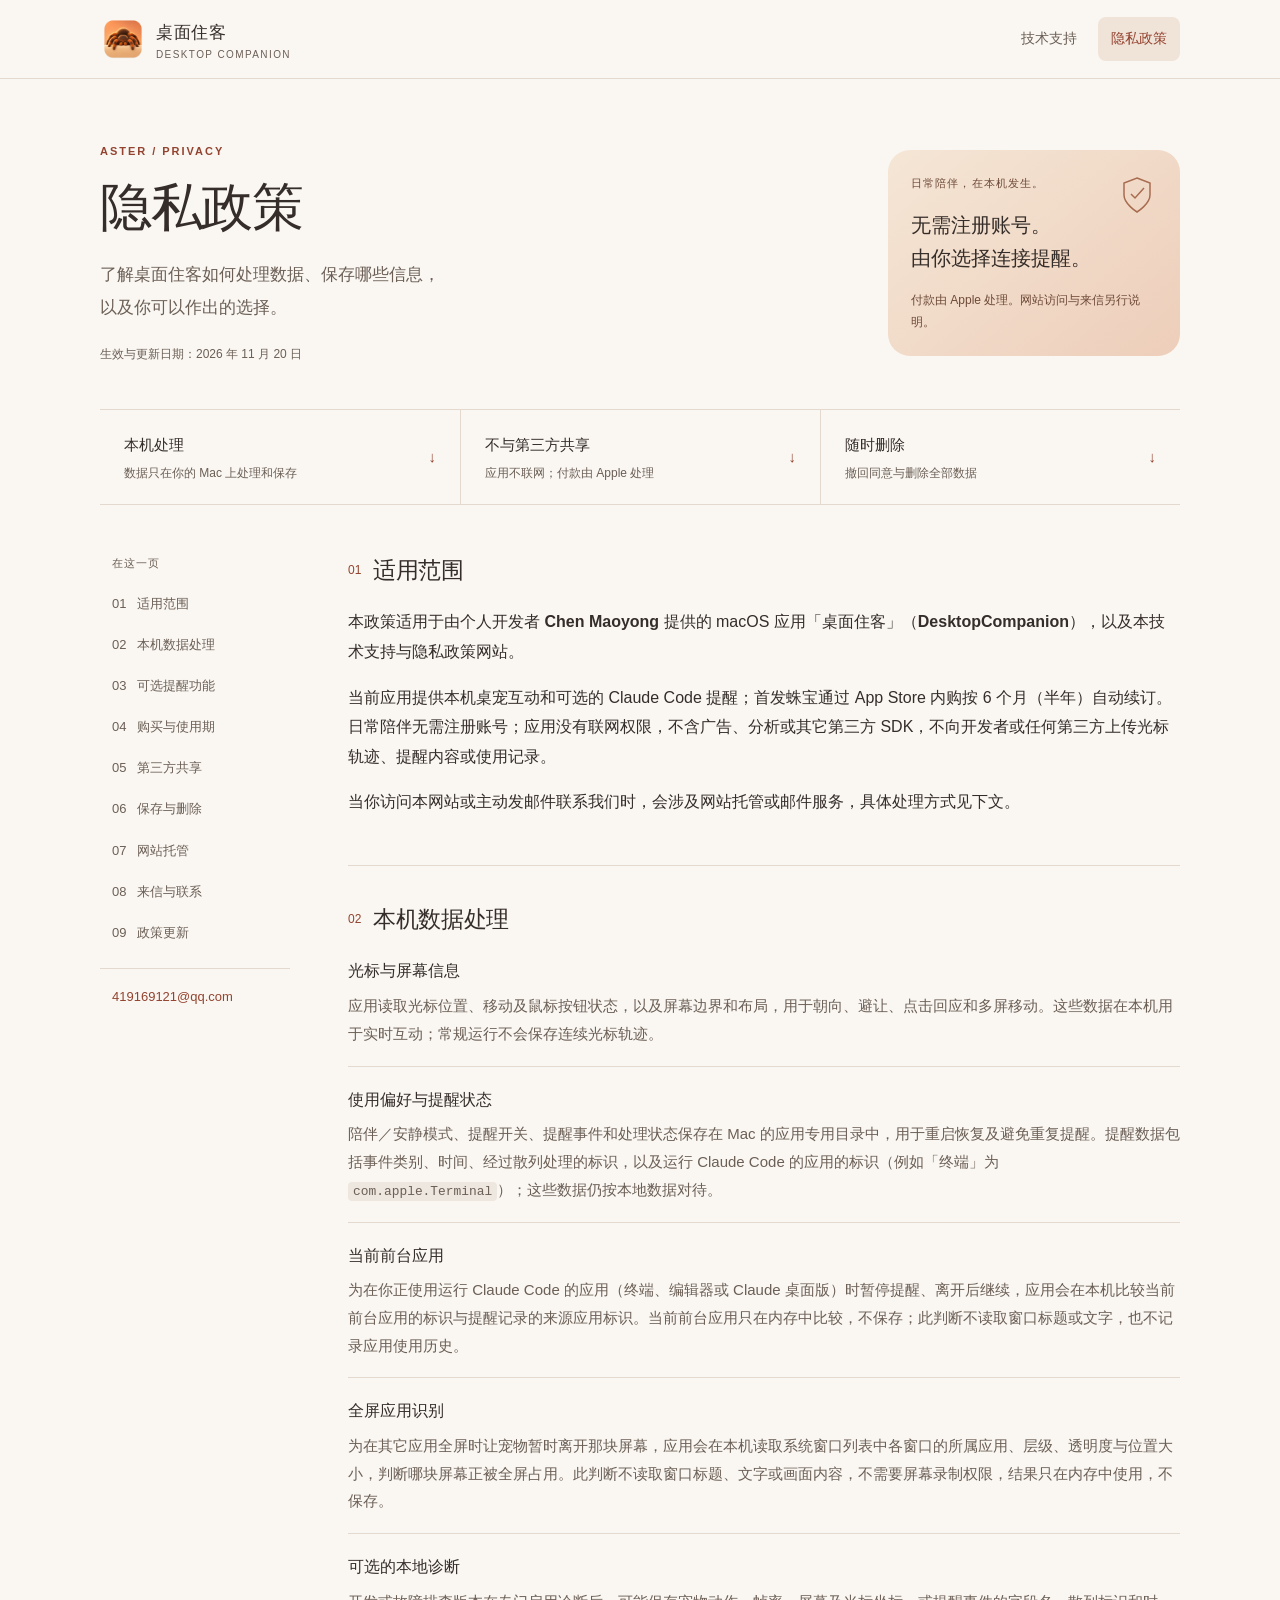
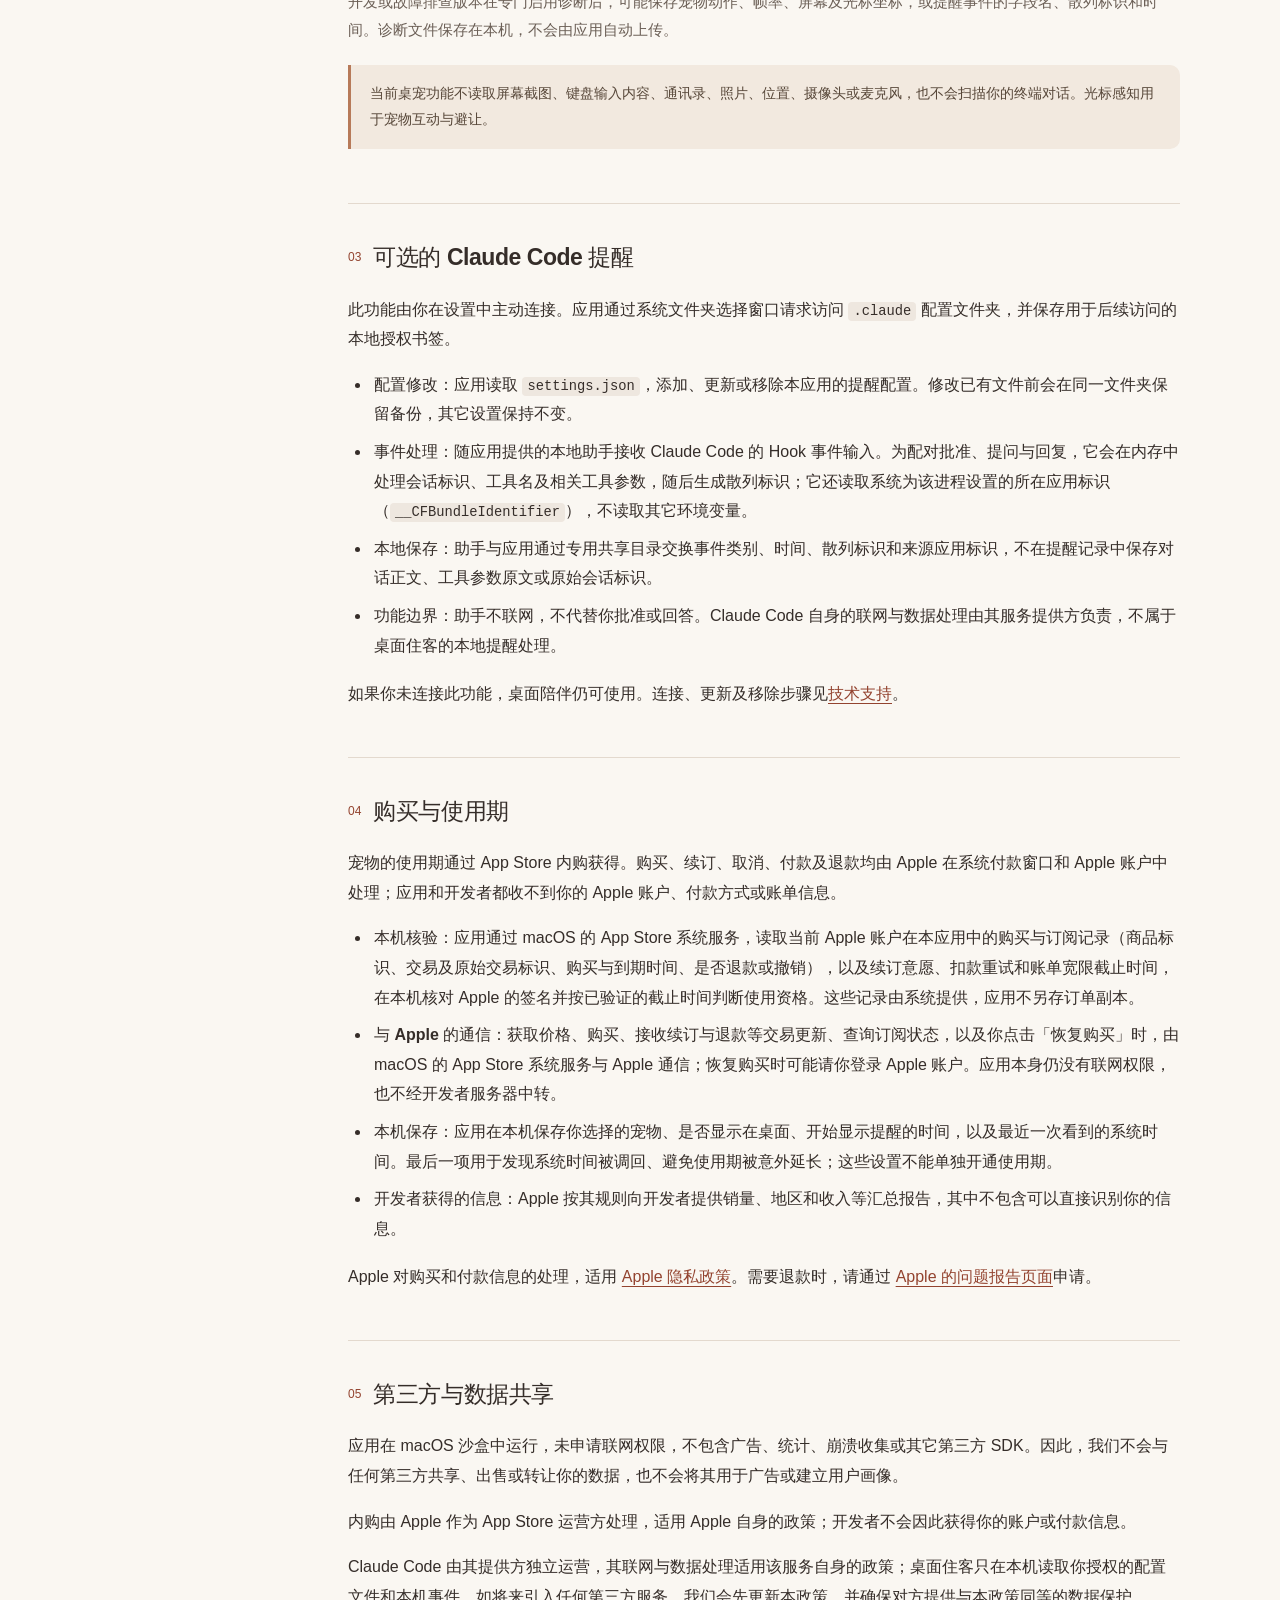
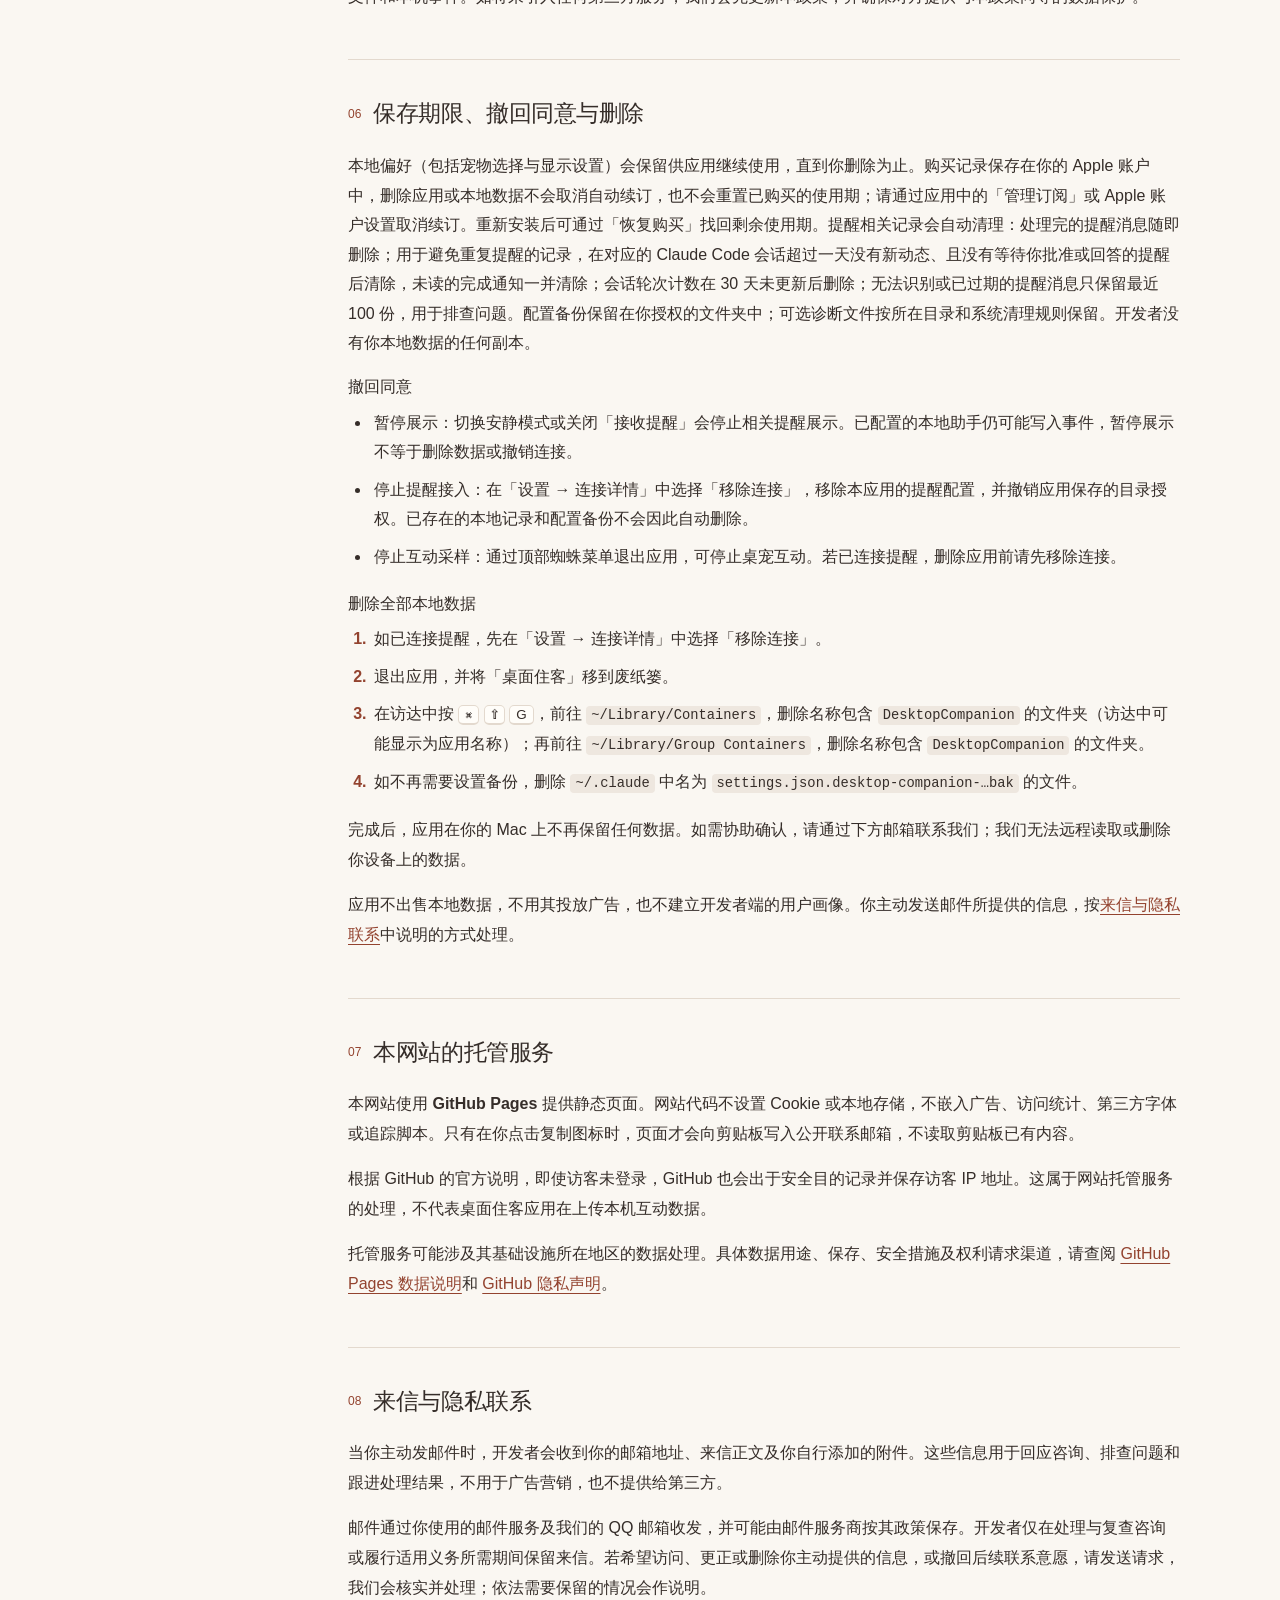
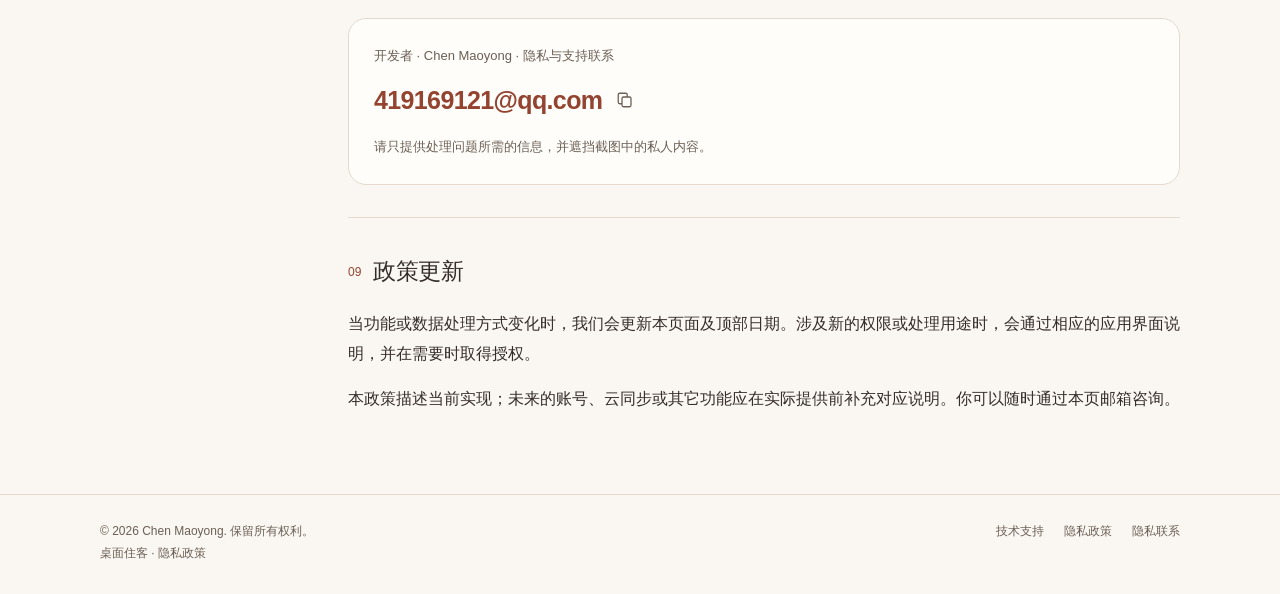
==== commit d59c2a5b: "【DesktopCompanionSupport】docs：同步半年自动续订与取消恢复说明" ====
--- a/docs/privacy/index.html
+++ b/docs/privacy/index.html
@@ -58,7 +58,7 @@
                 <section id="scope" class="document-section" aria-labelledby="scope-title">
                     <div class="section-heading"><span class="section-number" aria-hidden="true">01</span><h2 id="scope-title">适用范围</h2></div>
                     <p>本政策适用于由个人开发者 <strong>Chen Maoyong</strong> 提供的 macOS 应用<strong>「桌面住客」（DesktopCompanion）</strong>，以及本技术支持与隐私政策网站。</p>
-                    <p>当前应用提供本机桌宠互动和可选的 Claude Code 提醒；宠物通过 App Store 内购获得 6 个月（半年）使用期。日常陪伴无需注册账号；应用没有联网权限，不含广告、分析或其它第三方 SDK，不向开发者或任何第三方上传光标轨迹、提醒内容或使用记录。</p>
+                    <p>当前应用提供本机桌宠互动和可选的 Claude Code 提醒；首发蛛宝通过 App Store 内购按 6 个月（半年）自动续订。日常陪伴无需注册账号；应用没有联网权限，不含广告、分析或其它第三方 SDK，不向开发者或任何第三方上传光标轨迹、提醒内容或使用记录。</p>
                     <p>当你访问本网站或主动发邮件联系我们时，会涉及网站托管或邮件服务，具体处理方式见下文。</p>
                 </section>
                 <section id="local-data" class="document-section" aria-labelledby="local-data-title">
@@ -85,10 +85,10 @@
                 </section>
                 <section id="purchases" class="document-section" aria-labelledby="purchases-title">
                     <div class="section-heading"><span class="section-number" aria-hidden="true">04</span><h2 id="purchases-title">购买与使用期</h2></div>
-                    <p>宠物的使用期通过 App Store 内购获得。购买、付款、退款均由 Apple 在系统付款窗口和 Apple 账户中处理；应用和开发者都收不到你的 Apple 账户、付款方式或账单信息。</p>
+                    <p>宠物的使用期通过 App Store 内购获得。购买、续订、取消、付款及退款均由 Apple 在系统付款窗口和 Apple 账户中处理；应用和开发者都收不到你的 Apple 账户、付款方式或账单信息。</p>
                     <ul>
-                        <li><strong>本机核验：</strong>应用通过 macOS 的 App Store 系统服务，读取当前 Apple 账户在本应用中的购买记录（购买的宠物、购买时间，以及是否已退款或撤销），在本机核对 Apple 的签名并计算使用期截止日期。这些记录由系统提供，应用不另存订单副本。</li>
-                        <li><strong>与 Apple 的通信：</strong>获取价格、购买、接收退款等交易更新，以及你点击「恢复购买」时，由 macOS 的 App Store 系统服务与 Apple 通信；恢复购买时可能请你登录 Apple 账户。应用本身仍没有联网权限，也不经开发者服务器中转。</li>
+                        <li><strong>本机核验：</strong>应用通过 macOS 的 App Store 系统服务，读取当前 Apple 账户在本应用中的购买与订阅记录（商品标识、交易及原始交易标识、购买与到期时间、是否退款或撤销），以及续订意愿、扣款重试和账单宽限截止时间，在本机核对 Apple 的签名并按已验证的截止时间判断使用资格。这些记录由系统提供，应用不另存订单副本。</li>
+                        <li><strong>与 Apple 的通信：</strong>获取价格、购买、接收续订与退款等交易更新、查询订阅状态，以及你点击「恢复购买」时，由 macOS 的 App Store 系统服务与 Apple 通信；恢复购买时可能请你登录 Apple 账户。应用本身仍没有联网权限，也不经开发者服务器中转。</li>
                         <li><strong>本机保存：</strong>应用在本机保存你选择的宠物、是否显示在桌面、开始显示提醒的时间，以及最近一次看到的系统时间。最后一项用于发现系统时间被调回、避免使用期被意外延长；这些设置不能单独开通使用期。</li>
                         <li><strong>开发者获得的信息：</strong>Apple 按其规则向开发者提供销量、地区和收入等汇总报告，其中不包含可以直接识别你的信息。</li>
                     </ul>
@@ -102,7 +102,7 @@
                 </section>
                 <section id="choices" class="document-section" aria-labelledby="choices-title">
                     <div class="section-heading"><span class="section-number" aria-hidden="true">06</span><h2 id="choices-title">保存期限、撤回同意与删除</h2></div>
-                    <p>本地偏好（包括宠物选择与显示设置）会保留供应用继续使用，直到你删除为止。购买记录保存在你的 Apple 账户中，删除应用或本地数据不会影响已购买的使用期，重新安装后可通过「恢复购买」找回剩余的使用期。提醒相关记录会自动清理：处理完的提醒消息随即删除；用于避免重复提醒的记录，在对应的 Claude Code 会话超过一天没有新动态、且没有等待你批准或回答的提醒后清除，未读的完成通知一并清除；会话轮次计数在 30 天未更新后删除；无法识别或已过期的提醒消息只保留最近 100 份，用于排查问题。配置备份保留在你授权的文件夹中；可选诊断文件按所在目录和系统清理规则保留。开发者没有你本地数据的任何副本。</p>
+                    <p>本地偏好（包括宠物选择与显示设置）会保留供应用继续使用，直到你删除为止。购买记录保存在你的 Apple 账户中，删除应用或本地数据不会取消自动续订，也不会重置已购买的使用期；请通过应用中的「管理订阅」或 Apple 账户设置取消续订。重新安装后可通过「恢复购买」找回剩余使用期。提醒相关记录会自动清理：处理完的提醒消息随即删除；用于避免重复提醒的记录，在对应的 Claude Code 会话超过一天没有新动态、且没有等待你批准或回答的提醒后清除，未读的完成通知一并清除；会话轮次计数在 30 天未更新后删除；无法识别或已过期的提醒消息只保留最近 100 份，用于排查问题。配置备份保留在你授权的文件夹中；可选诊断文件按所在目录和系统清理规则保留。开发者没有你本地数据的任何副本。</p>
                     <h3>撤回同意</h3>
                     <ul>
                         <li><strong>暂停展示：</strong>切换安静模式或关闭「接收提醒」会停止相关提醒展示。已配置的本地助手仍可能写入事件，暂停展示不等于删除数据或撤销连接。</li>
